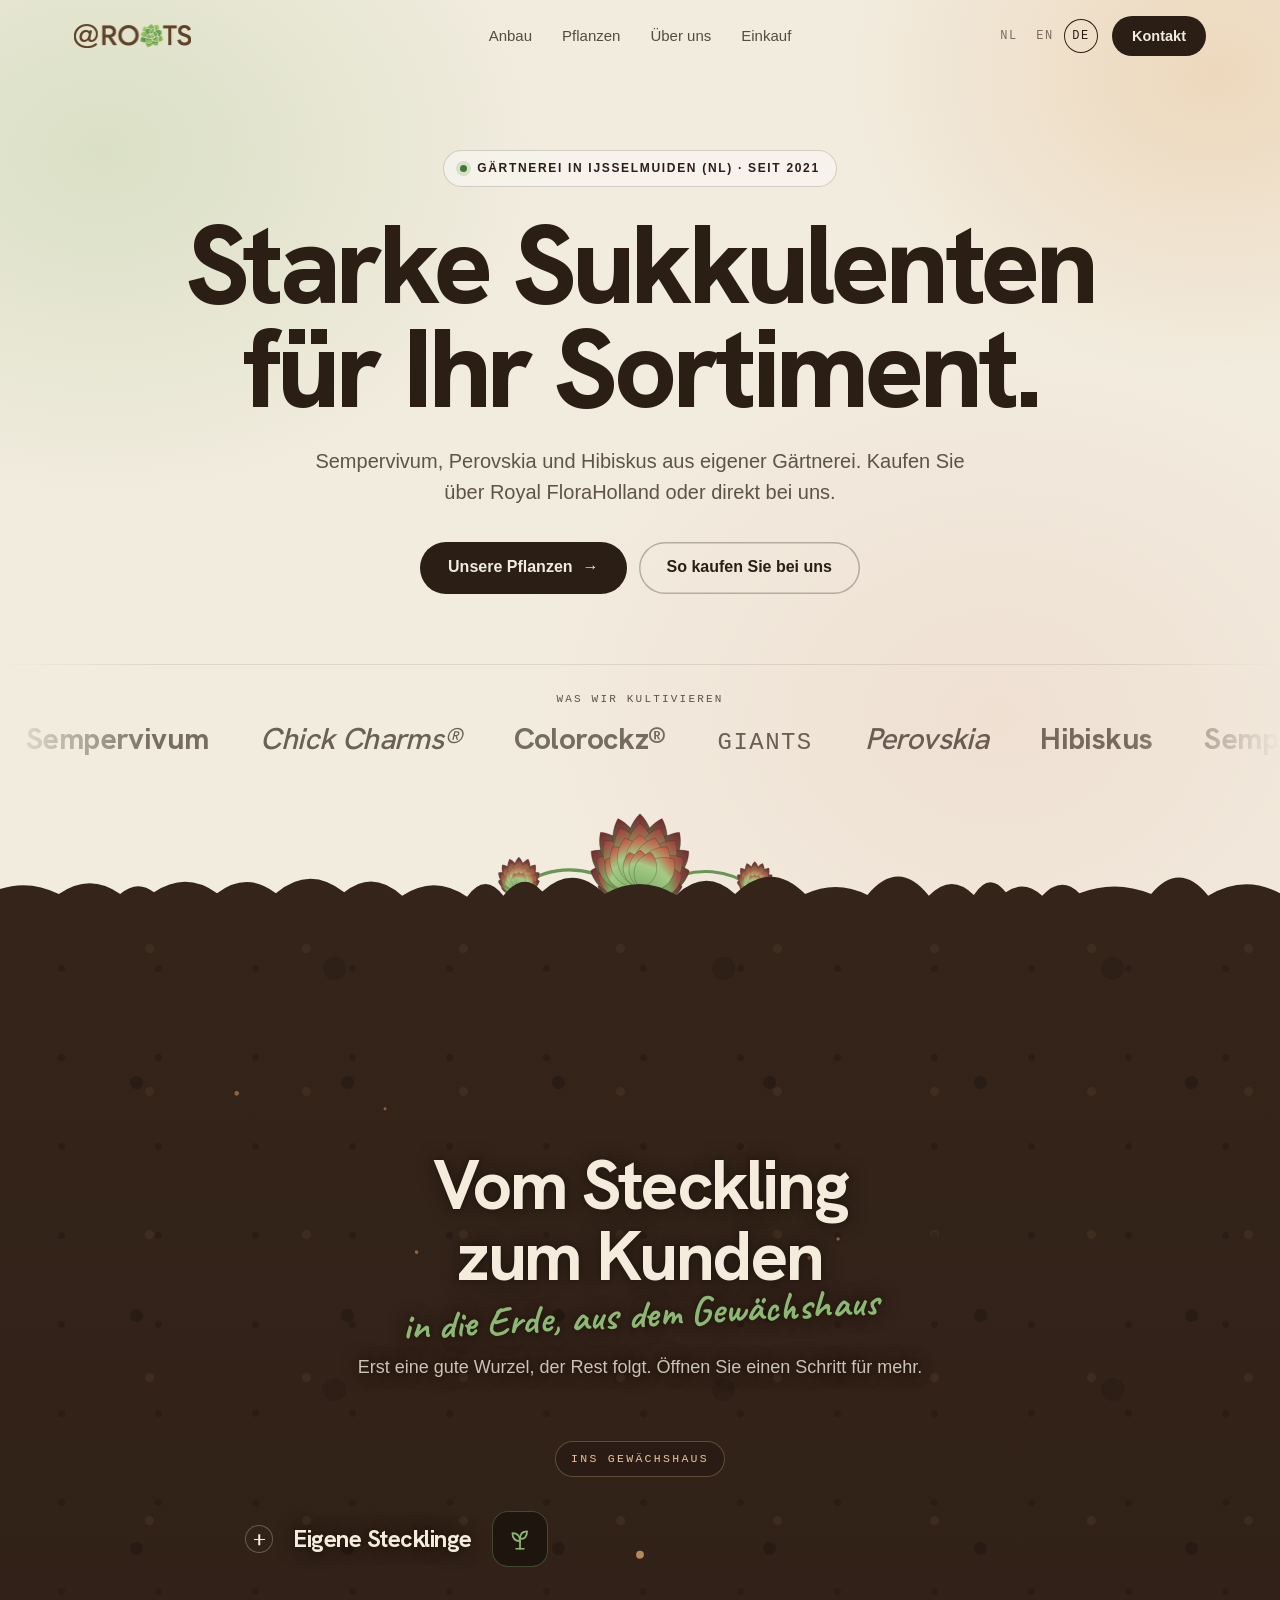
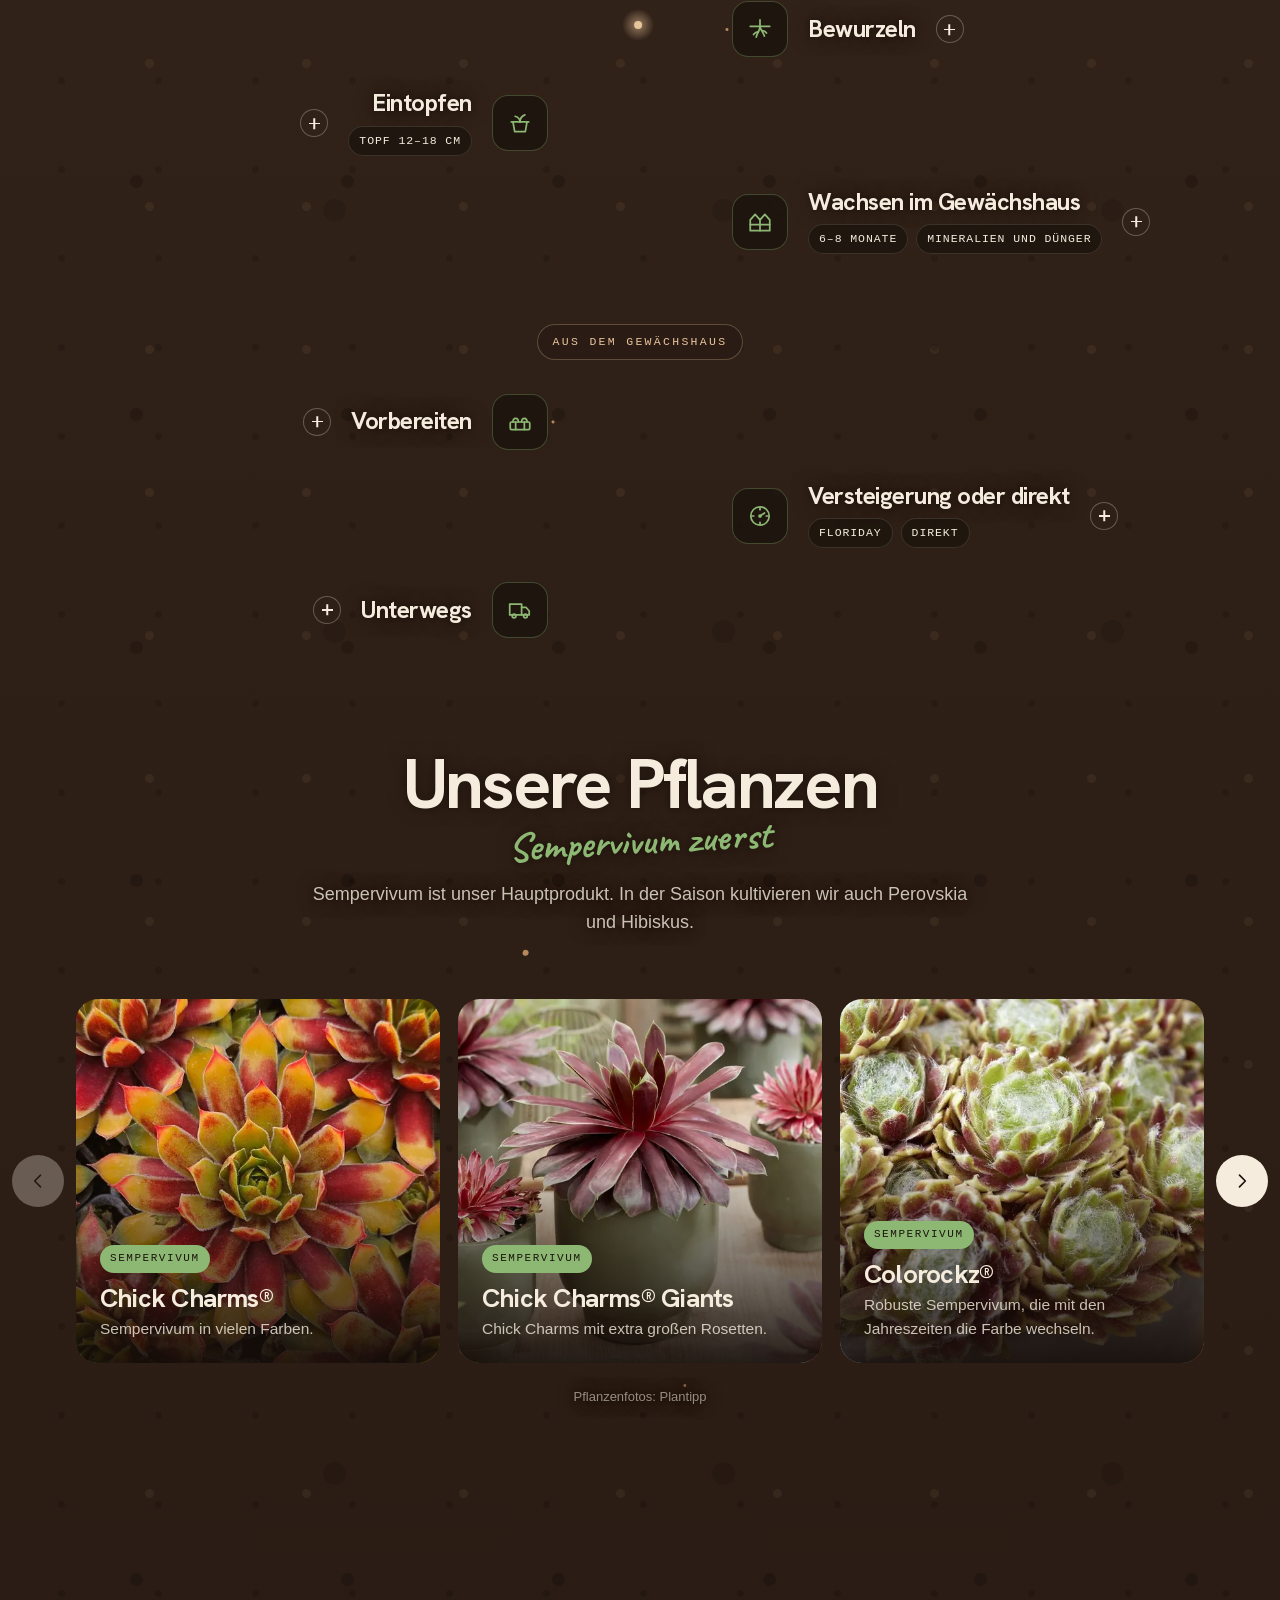
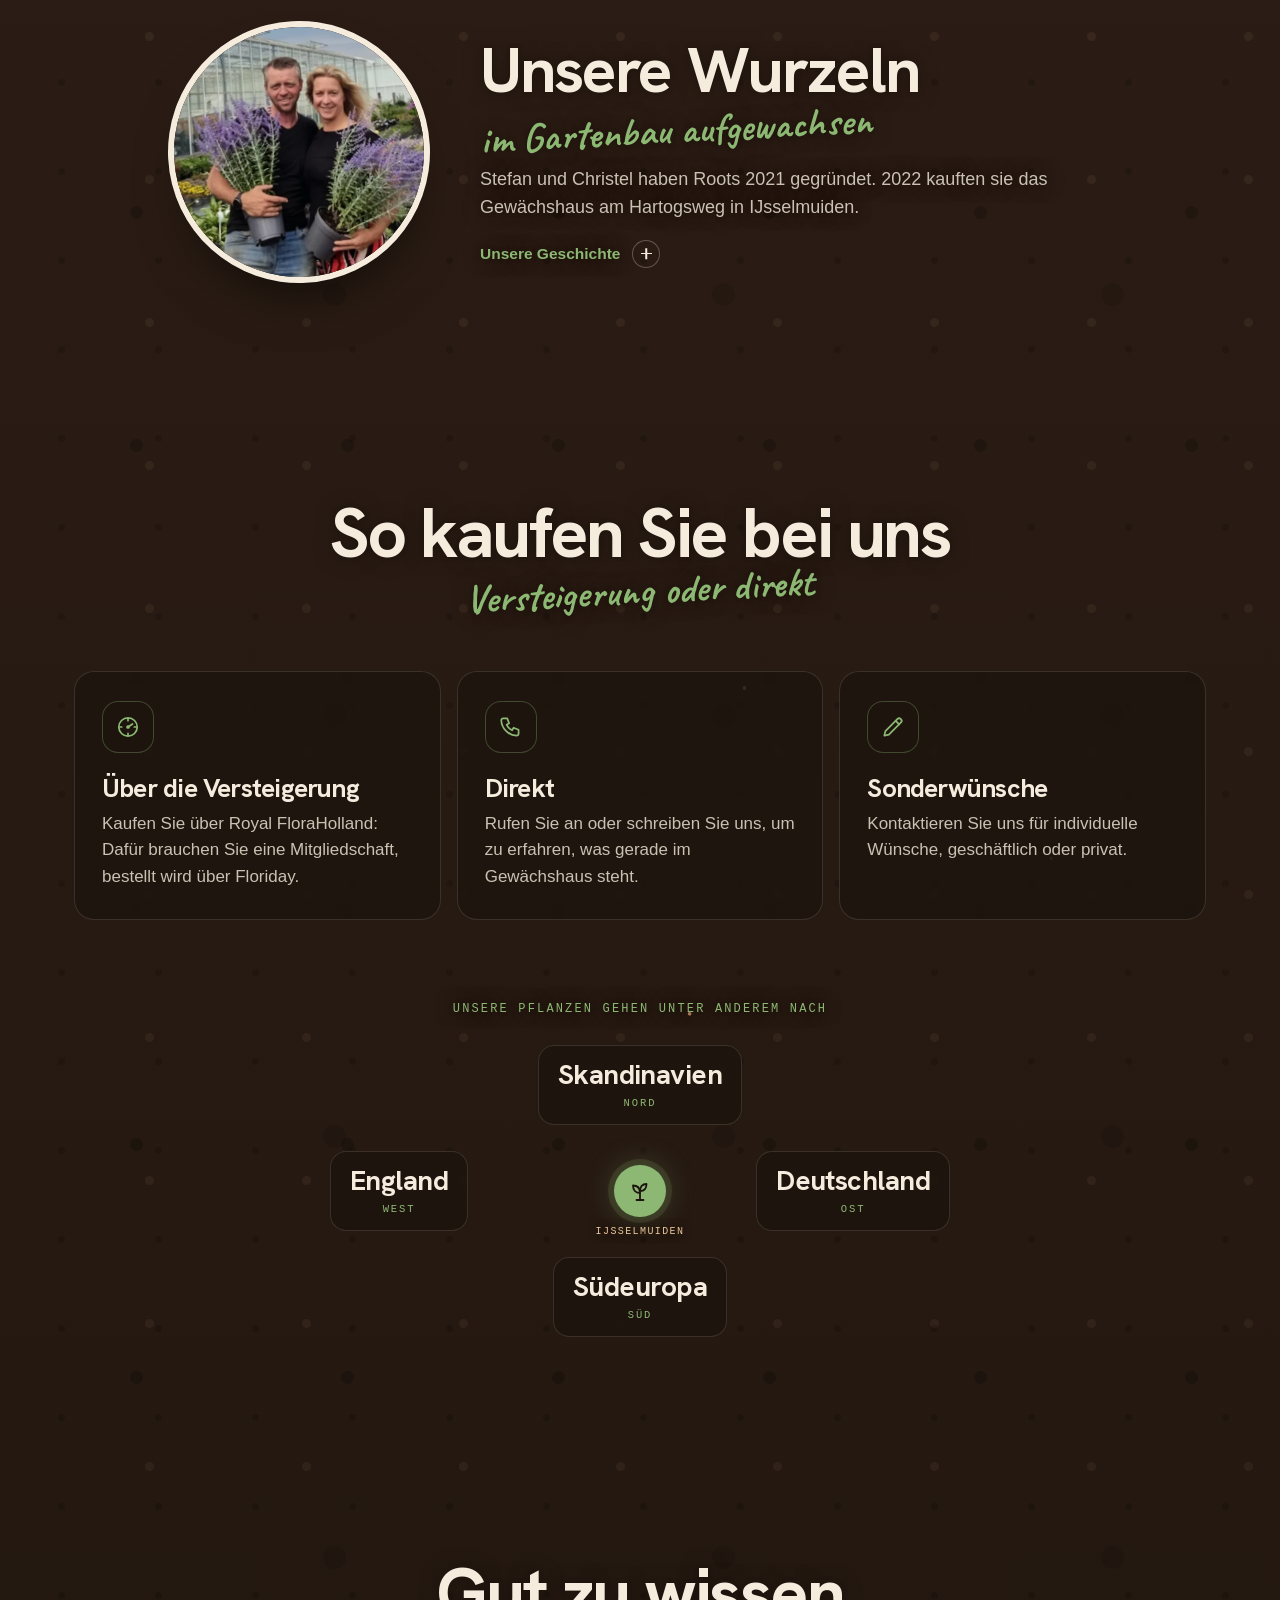
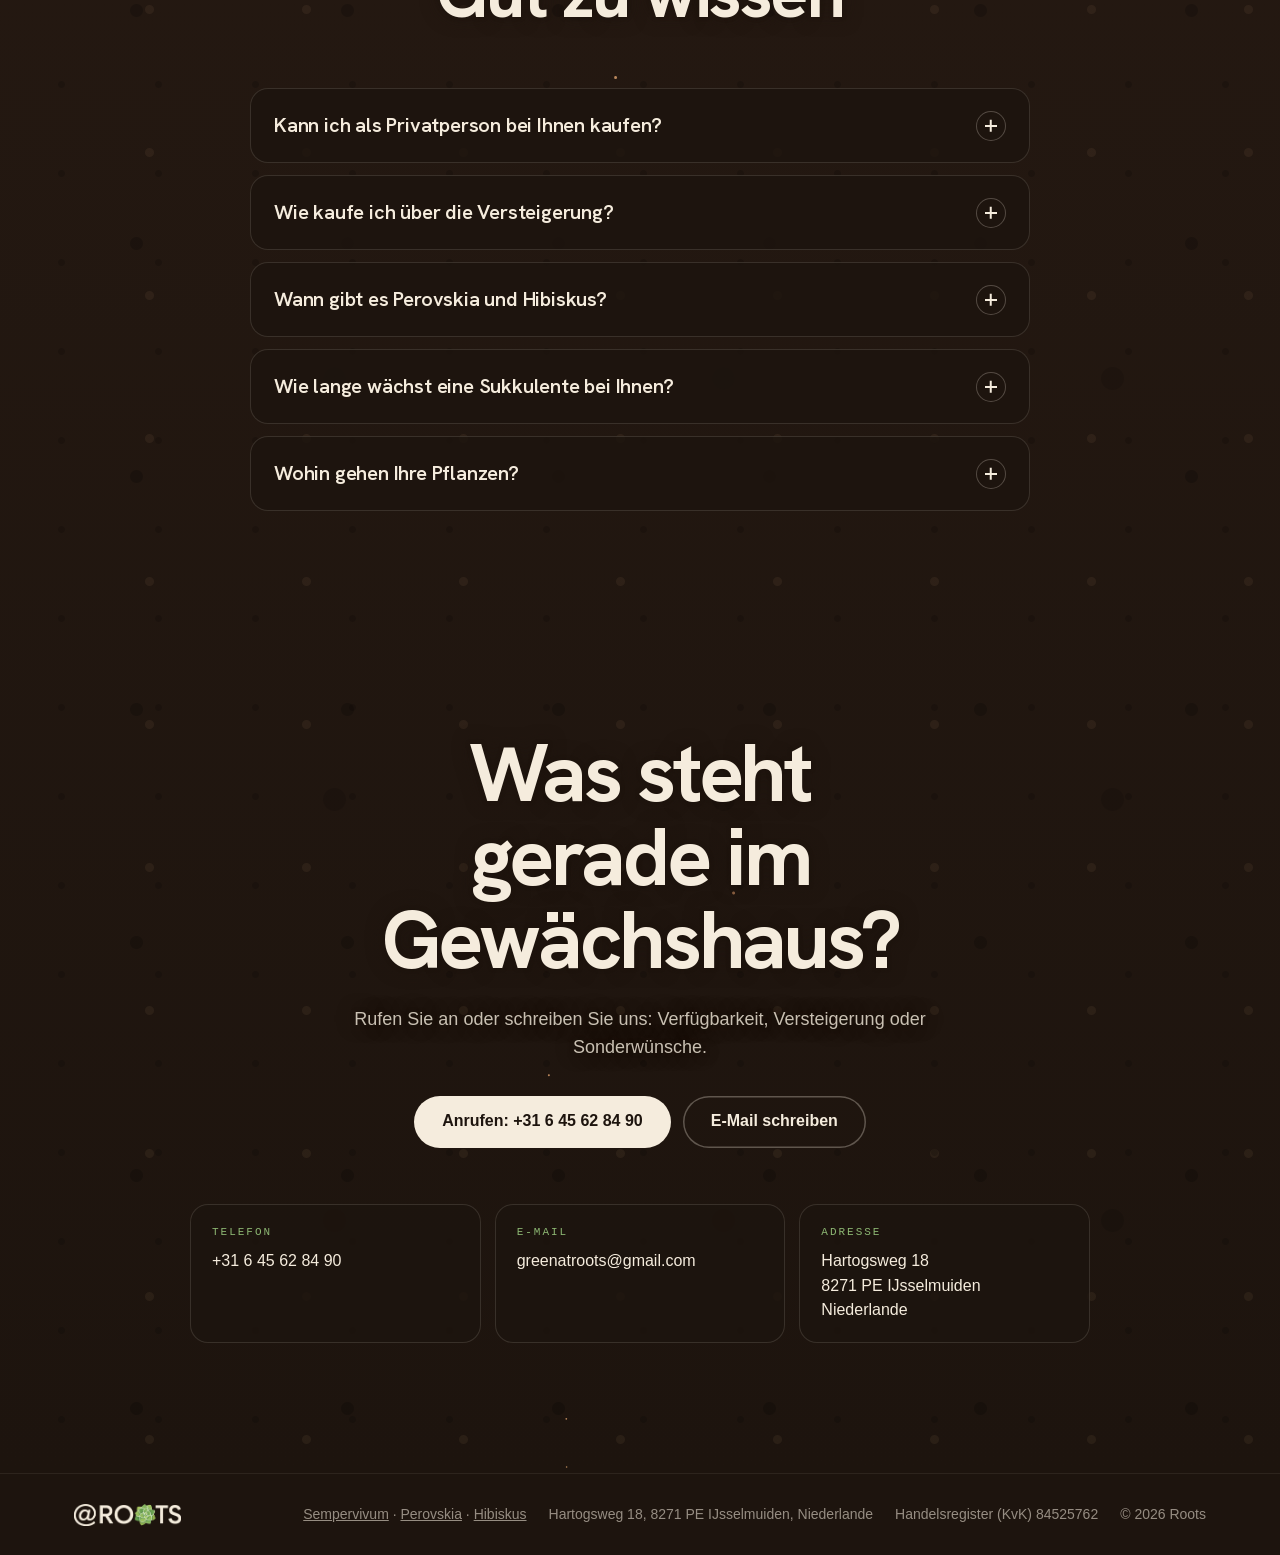
==== docs/de/index.html @ 8e682605 "Succulenten i.p.v. vetplanten; kop en contactkop gericht op inkopers (nl/en/de) Co-Authored-By: Clau" ====
<!doctype html>
<html lang="de">
<head>
<meta charset="utf-8">
<meta name="viewport" content="width=device-width,initial-scale=1,viewport-fit=cover">
<title>Roots | Sempervivum-Gärtnerei in den Niederlanden</title>
<meta name="description" content="Roots kultiviert Sempervivum (Chick Charms®, Giants, Colorockz®), Perovskia und Hibiskus in IJsselmuiden, Niederlande. Sempervivum aus eigenen Stecklingen, Verkauf über Royal FloraHolland oder direkt.">
<meta name="robots" content="noindex">
<meta name="theme-color" content="#F2ECDF">
<link rel="icon" href="../favicon-32.png" sizes="32x32" type="image/png">
<link rel="icon" href="../icon-192.png" sizes="192x192" type="image/png">
<link rel="apple-touch-icon" href="../apple-touch-icon.png">
<link rel="preload" href="../fonts/hanken-grotesk-latin.woff2" as="font" type="font/woff2" crossorigin>
<link rel="stylesheet" href="../css/site.css?v=c5003d7e">
<meta property="og:type" content="website">
<meta property="og:site_name" content="Roots">
<meta property="og:title" content="Roots | Sempervivum-Gärtnerei in den Niederlanden">
<meta property="og:description" content="Roots kultiviert Sempervivum (Chick Charms®, Giants, Colorockz®), Perovskia und Hibiskus in IJsselmuiden, Niederlande. Sempervivum aus eigenen Stecklingen, Verkauf über Royal FloraHolland oder direkt.">
<meta property="og:locale" content="de_DE">
<meta property="og:locale:alternate" content="nl_NL">
<meta property="og:locale:alternate" content="en_GB">
<meta property="og:image" content="../img/og.jpg">
<meta property="og:image:width" content="1200">
<meta property="og:image:height" content="630">
<meta name="twitter:card" content="summary_large_image">
<script type="application/ld+json">{"@context": "https://schema.org", "@graph": [{"@type": "Organization", "name": "Roots", "legalName": "@Roots", "email": "greenatroots@gmail.com", "telephone": "+31645628490", "foundingDate": "2021", "address": {"@type": "PostalAddress", "streetAddress": "Hartogsweg 18", "postalCode": "8271 PE", "addressLocality": "IJsselmuiden", "addressCountry": "NL"}, "identifier": {"@type": "PropertyValue", "propertyID": "KvK", "value": "84525762"}, "knowsAbout": ["Sempervivum", "Perovskia", "Hibiscus"], "sameAs": ["https://plantipp.eu/nl/growers/roots"]}, {"@type": "WebSite", "name": "Roots", "inLanguage": "de"}, {"@type": "FAQPage", "inLanguage": "de", "mainEntity": [{"@type": "Question", "name": "Kann ich als Privatperson bei Ihnen kaufen?", "acceptedAnswer": {"@type": "Answer", "text": "Kaum: Unsere Kunden sind vor allem gewerbliche Einkäufer. Suchen Sie etwas Individuelles, privat oder geschäftlich? Dann nehmen Sie Kontakt mit uns auf."}}, {"@type": "Question", "name": "Wie kaufe ich über die Versteigerung?", "acceptedAnswer": {"@type": "Answer", "text": "Unsere Pflanzen werden über Royal FloraHolland verkauft. Um dort zu kaufen, brauchen Sie eine Mitgliedschaft. Bestellt wird über Floriday."}}, {"@type": "Question", "name": "Wann gibt es Perovskia und Hibiskus?", "acceptedAnswer": {"@type": "Answer", "text": "Perovskia von Mai bis September, Hibiskus im Sommer. Sempervivum ist unser Hauptprodukt."}}, {"@type": "Question", "name": "Wie lange wächst eine Sukkulente bei Ihnen?", "acceptedAnswer": {"@type": "Answer", "text": "Sechs bis acht Monate. Wir beginnen mit eigenen Stecklingen und topfen sie in einen Topf von 12 bis 18 cm um."}}, {"@type": "Question", "name": "Wohin gehen Ihre Pflanzen?", "acceptedAnswer": {"@type": "Answer", "text": "Zu Einkäufern unter anderem in Skandinavien, England, Deutschland und Südeuropa."}}]}]}</script>
</head>
<body>
<a class="skip" href="#main">Zum Inhalt</a>
<header class="top" id="top">
  <div class="wrap top-in">
    <a class="brand" href="#start" aria-label="Roots, zur Startseite"><span class="logo-d"><picture><source type="image/webp" srcset="../logo/logo.webp"><img class="logo" src="../logo/logo.png" alt="" width="117" height="24"></picture></span><span class="logo-l"><picture><source type="image/webp" srcset="../logo/logo-licht.webp"><img class="logo" src="../logo/logo-licht.png" alt="" width="117" height="24"></picture></span></a>
    <nav class="nav" aria-label="Hauptmenü"><a href="#anbau">Anbau</a><a href="#pflanzen">Pflanzen</a><a href="#ueber-uns">Über uns</a><a href="#einkauf">Einkauf</a></nav>
    <div class="top-end">
      <nav class="langs" aria-label="Sprache"><a href="../" hreflang="nl" lang="nl" title="Nederlands">NL</a><a href="../en/" hreflang="en" lang="en" title="English">EN</a><a href="../de/" hreflang="de" lang="de" title="Deutsch" aria-current="page">DE</a></nav>
      <a class="btn" href="#kontakt">Kontakt</a>
    </div>
  </div>
</header>

<main id="main">
  <section class="hero" id="start" aria-labelledby="h1">
    <div class="wrap">
      <p class="badge"><i></i>Gärtnerei in IJsselmuiden (NL) · seit 2021</p>
      <h1 id="h1">Starke Sukkulenten für Ihr Sortiment.</h1>
      <p class="lede">Sempervivum, Perovskia und Hibiskus aus eigener Gärtnerei. Kaufen Sie über Royal FloraHolland oder direkt bei uns.</p>
      <div class="hero-cta">
        <a class="btn btn-dark" href="#pflanzen">Unsere Pflanzen <span class="arr" aria-hidden="true">→</span></a>
        <a class="btn btn-line" href="#einkauf">So kaufen Sie bei uns</a>
      </div>
    </div>
    <div class="ticker">
      <p class="ticker-label">Was wir kultivieren</p>
      <div class="track">
        <ul><li>Sempervivum</li><li>Chick Charms®</li><li>Colorockz®</li><li>Giants</li><li>Perovskia</li><li>Hibiskus</li></ul>
        <ul aria-hidden="true"><li>Sempervivum</li><li>Chick Charms®</li><li>Colorockz®</li><li>Giants</li><li>Perovskia</li><li>Hibiskus</li></ul>
      </div>
    </div>
    <div class="ground" aria-hidden="true"><svg class="plant" id="plant" viewBox="-160 -84 320 94"></svg><svg class="soil-edge" viewBox="0 -10 2400 74" preserveAspectRatio="xMidYMax slice"><path d="M0 64 L0 34 Q27 15 53 35 Q73 5 93 33 Q113 5 133 31 Q162 17 192 32 Q221 -3 251 32 Q275 2 299 37 Q333 8 366 37 Q385 -4 405 33 Q427 16 448 33 Q488 14 528 34 Q564 9 599 34 Q619 17 638 32 Q675 7 711 33 Q745 7 779 33 Q818 0 858 32 Q891 5 925 36 Q962 11 1000 37 Q1021 8 1042 36 Q1065 6 1087 31 Q1123 -2 1159 34 Q1200 10 1242 35 Q1276 3 1310 34 Q1351 -6 1391 34 Q1427 17 1463 35 Q1499 -8 1534 36 Q1560 9 1586 35 Q1604 7 1623 32 Q1644 17 1665 36 Q1687 12 1708 33 Q1750 17 1791 34 Q1824 -5 1857 36 Q1898 11 1940 33 Q1967 -5 1995 37 Q2017 14 2039 32 Q2063 6 2088 35 Q2113 19 2138 34 Q2166 4 2194 37 Q2230 5 2267 35 Q2303 17 2340 36 Q2379 -4 2418 36 L2400 64Z"/></svg></div>
  </section>

  <div class="under" id="under">
    <svg class="rootsvg" id="rootsvg" aria-hidden="true"></svg>

    <section class="proc" id="anbau" aria-labelledby="h-proc">
      <div class="wrap">
        <div class="sec-title">
          <h2 id="h-proc">Vom Steckling zum Kunden</h2>
          <span class="scribble">in die Erde, aus dem Gewächshaus</span>
          <p>Erst eine gute Wurzel, der Rest folgt. Öffnen Sie einen Schritt für mehr.</p>
        </div>
        <div id="steps">
          <div class="group"><span>Ins Gewächshaus</span></div>
          <ol class="steps">
            <li class="step l">
              <details class="st">
                <summary><span class="st-main"><span class="ico"><svg viewBox="0 0 24 24" fill="none" stroke="currentColor" stroke-width="1.6" stroke-linecap="round" stroke-linejoin="round" aria-hidden="true"><path d="M12 21v-7"/><path d="M12 14c-4.5 0-7-2.8-7-7.5 4.6 0 7 2.6 7 7.5z"/><path d="M12 12c0-4.3 2.2-7 6.5-7 0 4.2-2.3 7-6.5 7z"/><path d="M8.5 21h7"/></svg></span><span class="st-body"><h3>Eigene Stecklinge</h3></span><i class="plus" aria-hidden="true"></i></span></summary>
                <div class="st-more"><p>Unsere Sukkulenten beginnen als Stecklinge, die wir selbst schneiden.</p></div>
              </details>
            </li>
            <li class="step r">
              <details class="st">
                <summary><span class="st-main"><span class="ico"><svg viewBox="0 0 24 24" fill="none" stroke="currentColor" stroke-width="1.6" stroke-linecap="round" stroke-linejoin="round" aria-hidden="true"><path d="M3 9.5h18"/><path d="M12 3.5v6"/><path d="M12 9.5c0 4-2.5 5.5-3.5 10"/><path d="M12 9.5c0 3.5 3 4.5 4 9"/><path d="M10.6 14.5c-1.8.2-3.4 1-4.6 2.6"/><path d="M14.2 13.6c1.6.1 2.9.9 3.8 2.2"/></svg></span><span class="st-body"><h3>Bewurzeln</h3></span><i class="plus" aria-hidden="true"></i></span></summary>
                <div class="st-more"><p>Jeder Steckling bekommt zuerst Zeit für ein starkes Wurzelwerk, daher unser Name.</p><figure class="st-photo"><picture><source type="image/webp" srcset="../img/stap-wortelen-560.webp 560w, ../img/stap-wortelen.webp 720w" sizes="260px"><img src="../img/stap-wortelen.jpg" srcset="../img/stap-wortelen-560.jpg 560w, ../img/stap-wortelen.jpg 720w" sizes="260px" alt="Ein bewurzelter Sempervivum-Steckling in der Hand, die Wurzeln sichtbar, über einem Tisch voller Jungpflanzen" width="720" height="900" loading="lazy" decoding="async"></picture></figure></div>
              </details>
            </li>
            <li class="step l">
              <details class="st">
                <summary><span class="st-main"><span class="ico"><svg viewBox="0 0 24 24" fill="none" stroke="currentColor" stroke-width="1.6" stroke-linecap="round" stroke-linejoin="round" aria-hidden="true"><path d="M4 11h16"/><path d="M5.5 11l1.6 9h9.8l1.6-9"/><path d="M12 11c0-3 1.2-5.2 4.5-6.5"/><path d="M12 11c0-2.4-1.3-4.3-4.5-5.2"/></svg></span><span class="st-body"><h3>Eintopfen</h3><span class="chips"><span>Topf 12–18 cm</span></span></span><i class="plus" aria-hidden="true"></i></span></summary>
                <div class="st-more"><p>Danach kommt die Pflanze in ihren endgültigen Topf.</p><figure class="st-photo"><picture><source type="image/webp" srcset="../img/stap-oppotten-560.webp 560w, ../img/stap-oppotten.webp 720w" sizes="260px"><img src="../img/stap-oppotten.jpg" srcset="../img/stap-oppotten-560.jpg 560w, ../img/stap-oppotten.jpg 720w" sizes="260px" alt="Ein Sempervivum im Topf in der Hand, dahinter ein Gewächshaustisch voller Pflanzen" width="720" height="900" loading="lazy" decoding="async"></picture></figure></div>
              </details>
            </li>
            <li class="step r">
              <details class="st">
                <summary><span class="st-main"><span class="ico"><svg viewBox="0 0 24 24" fill="none" stroke="currentColor" stroke-width="1.6" stroke-linecap="round" stroke-linejoin="round" aria-hidden="true"><path d="M3 20V10l4.5-5 4.5 5 4.5-5 4.5 5v10z"/><path d="M12 10v10"/><path d="M3 14.5h18"/></svg></span><span class="st-body"><h3>Wachsen im Gewächshaus</h3><span class="chips"><span>6–8 Monate</span><span>Mineralien und Dünger</span></span></span><i class="plus" aria-hidden="true"></i></span></summary>
                <div class="st-more"><p>In unserem Gewächshaus in IJsselmuiden wächst die Pflanze heran.</p><figure class="st-photo"><picture><source type="image/webp" srcset="../img/stap-groeien-560.webp 560w, ../img/stap-groeien.webp 720w" sizes="260px"><img src="../img/stap-groeien.jpg" srcset="../img/stap-groeien-560.jpg 560w, ../img/stap-groeien.jpg 720w" sizes="260px" alt="Ein rot-gelbes Sempervivum im Topf, dahinter ein Gewächshaus voller gleicher Pflanzen" width="720" height="900" loading="lazy" decoding="async"></picture></figure></div>
              </details>
            </li>
          </ol>
          <div class="group group-uit"><span>Aus dem Gewächshaus</span></div>
          <ol class="steps uit" start="5">
            <li class="step l">
              <details class="st">
                <summary><span class="st-main"><span class="ico"><svg viewBox="0 0 24 24" fill="none" stroke="currentColor" stroke-width="1.6" stroke-linecap="round" stroke-linejoin="round" aria-hidden="true"><rect x="3" y="12" width="18" height="7" rx="1.2"/><path d="M8 12v7M16 12v7"/><path d="M5.5 12c0-2 1-3.4 2.5-3.4S10.5 10 10.5 12"/><path d="M13.5 12c0-2 1-3.4 2.5-3.4s2.5 1.4 2.5 3.4"/></svg></span><span class="st-body"><h3>Vorbereiten</h3></span><i class="plus" aria-hidden="true"></i></span></summary>
                <div class="st-more"><p>Ist die Pflanze ausgewachsen, machen wir sie für die Bestellung fertig.</p><figure class="st-photo"><picture><source type="image/webp" srcset="../img/stap-kar-560.webp 560w, ../img/stap-kar.webp 720w" sizes="260px"><img src="../img/stap-kar.jpg" srcset="../img/stap-kar-560.jpg 560w, ../img/stap-kar.jpg 720w" sizes="260px" alt="Ein Wagen voller etikettierter Sempervivum in Trays, bereit für die Bestellung" width="720" height="900" loading="lazy" decoding="async"></picture></figure></div>
              </details>
            </li>
            <li class="step r">
              <details class="st">
                <summary><span class="st-main"><span class="ico"><svg viewBox="0 0 24 24" fill="none" stroke="currentColor" stroke-width="1.6" stroke-linecap="round" stroke-linejoin="round" aria-hidden="true"><circle cx="12" cy="12" r="8.5"/><path d="M12 12l4.2-2.8"/><path d="M12 4.6v1.6M19.4 12h-1.6M12 19.4v-1.6M4.6 12h1.6"/><circle cx="12" cy="12" r=".9" fill="currentColor"/></svg></span><span class="st-body"><h3>Versteigerung oder direkt</h3><span class="chips"><span>Floriday</span><span>Direkt</span></span></span><i class="plus" aria-hidden="true"></i></span></summary>
                <div class="st-more"><p>Wir verkaufen über die Versteigerung von Royal FloraHolland oder direkt an den Käufer.</p><figure class="st-photo"><picture><source type="image/webp" srcset="../img/stap-verkoopklaar-560.webp 560w, ../img/stap-verkoopklaar.webp 720w" sizes="260px"><img src="../img/stap-verkoopklaar.jpg" srcset="../img/stap-verkoopklaar-560.jpg 560w, ../img/stap-verkoopklaar.jpg 720w" sizes="260px" alt="Verkaufsfertige Sempervivum im Topf auf dem Gewächshaustisch" width="720" height="900" loading="lazy" decoding="async"></picture></figure></div>
              </details>
            </li>
            <li class="step l">
              <details class="st">
                <summary><span class="st-main"><span class="ico"><svg viewBox="0 0 24 24" fill="none" stroke="currentColor" stroke-width="1.6" stroke-linecap="round" stroke-linejoin="round" aria-hidden="true"><path d="M2.5 6.5h11v10h-11z"/><path d="M13.5 9.5h4l3 3.4v3.6h-7"/><circle cx="6.5" cy="17.6" r="1.7"/><circle cx="17" cy="17.6" r="1.7"/></svg></span><span class="st-body"><h3>Unterwegs</h3></span><i class="plus" aria-hidden="true"></i></span></summary>
                <div class="st-more"><p>Über die Versteigerung gehen die Pflanzen in den Vertrieb, unter anderem nach Skandinavien, England, Deutschland und Südeuropa.</p></div>
              </details>
            </li>
          </ol>
        </div>
      </div>
    </section>

    <section class="plants sec" id="pflanzen" aria-labelledby="h-plants">
      <div class="wrap sec-title">
        <h2 id="h-plants">Unsere Pflanzen</h2>
        <span class="scribble">Sempervivum zuerst</span>
        <p>Sempervivum ist unser Hauptprodukt. In der Saison kultivieren wir auch Perovskia und Hibiskus.</p>
      </div>
      <div class="carousel">
        <button class="car-btn prev" type="button" id="prev" aria-label="Vorherige Pflanzen"><svg viewBox="0 0 24 24" fill="none" stroke="currentColor" stroke-width="2" stroke-linecap="round" stroke-linejoin="round" aria-hidden="true"><path d="M15 5l-7 7 7 7"/></svg></button>
        <div class="cases" id="cases" tabindex="0" role="region" aria-label="Pflanzen">
          <a class="case" href="../de/sempervivum/#chick-charms"><figure style="margin:0;height:100%"><picture><source type="image/webp" srcset="../img/chick-charms-560.webp 560w, ../img/chick-charms.webp 900w" sizes="(max-width:640px) 84vw, (max-width:900px) 50vw, 380px"><img src="../img/chick-charms.jpg" srcset="../img/chick-charms-560.jpg 560w, ../img/chick-charms.jpg 900w" sizes="(max-width:640px) 84vw, (max-width:900px) 50vw, 380px" alt="Sempervivum Chick Charms Gold Rush: Rosetten in Gold und Rot" width="900" height="900" loading="lazy" decoding="async"></picture><figcaption><span class="tag">Sempervivum</span><h3>Chick Charms®</h3><p>Sempervivum in vielen Farben.</p></figcaption></figure></a>
          <a class="case" href="../de/sempervivum/#giants"><figure style="margin:0;height:100%"><picture><source type="image/webp" srcset="../img/giants-560.webp 560w, ../img/giants.webp 1000w" sizes="(max-width:640px) 84vw, (max-width:900px) 50vw, 380px"><img src="../img/giants.jpg" srcset="../img/giants-560.jpg 560w, ../img/giants.jpg 1000w" sizes="(max-width:640px) 84vw, (max-width:900px) 50vw, 380px" alt="Sempervivum Chick Charms Giants Emerald Explosion: große Rosette in einem grünen Topf" width="1000" height="1000" loading="lazy" decoding="async"></picture><figcaption><span class="tag">Sempervivum</span><h3>Chick Charms® Giants</h3><p>Chick Charms mit extra großen Rosetten.</p></figcaption></figure></a>
          <a class="case" href="../de/sempervivum/#colorockz"><figure style="margin:0;height:100%"><picture><source type="image/webp" srcset="../img/colorockz-560.webp 560w, ../img/colorockz.webp 900w" sizes="(max-width:640px) 84vw, (max-width:900px) 50vw, 380px"><img src="../img/colorockz.jpg" srcset="../img/colorockz-560.jpg 560w, ../img/colorockz.jpg 900w" sizes="(max-width:640px) 84vw, (max-width:900px) 50vw, 380px" alt="Sempervivum Colorockz Lemon Flare: volle Rosetten in Grün mit roten Spitzen" width="900" height="900" loading="lazy" decoding="async"></picture><figcaption><span class="tag">Sempervivum</span><h3>Colorockz®</h3><p>Robuste Sempervivum, die mit den Jahreszeiten die Farbe wechseln.</p></figcaption></figure></a>
          <a class="case" href="../de/perovskia/"><figure style="margin:0;height:100%"><img src="../img/perovskia.jpg" srcset="../img/perovskia-560.jpg 560w, ../img/perovskia.jpg 900w" sizes="(max-width:640px) 84vw, (max-width:900px) 50vw, 380px" alt="Perovskia Prime Time: Blauraute mit lavendelvioletten Blüten" width="900" height="900" loading="lazy" decoding="async"><figcaption><span class="tag season">Mai – September</span><h3>Perovskia</h3><p>Blauraute mit lavendelvioletten Blüten.</p></figcaption></figure></a>
          <a class="case" href="../de/hibiscus/"><figure style="margin:0;height:100%"><picture><source type="image/webp" srcset="../img/hibiscus-560.webp 560w, ../img/hibiscus.webp 933w" sizes="(max-width:640px) 84vw, (max-width:900px) 50vw, 380px"><img src="../img/hibiscus.jpg" srcset="../img/hibiscus-560.jpg 560w, ../img/hibiscus.jpg 933w" sizes="(max-width:640px) 84vw, (max-width:900px) 50vw, 380px" alt="Hibiskus mit großer weißer Blüte" width="933" height="933" loading="lazy" decoding="async"></picture><figcaption><span class="tag season">Sommer</span><h3>Hibiskus</h3><p>Sommerblüher mit großen Blüten.</p></figcaption></figure></a>
        </div>
        <button class="car-btn next" type="button" id="next" aria-label="Nächste Pflanzen"><svg viewBox="0 0 24 24" fill="none" stroke="currentColor" stroke-width="2" stroke-linecap="round" stroke-linejoin="round" aria-hidden="true"><path d="M9 5l7 7-7 7"/></svg></button>
      </div>
      <p class="credit">Pflanzenfotos: Plantipp</p>
    </section>

    <section class="about sec" id="ueber-uns" aria-labelledby="h-about">
      <div class="wrap about-grid">
        <figure class="about-photo"><picture><source type="image/webp" srcset="../img/stefan-christol-rond-560.webp 560w, ../img/stefan-christol-rond.webp 640w" sizes="(max-width:760px) 160px, 250px"><img src="../img/stefan-christol-rond.jpg" srcset="../img/stefan-christol-rond-560.jpg 560w, ../img/stefan-christol-rond.jpg 640w" sizes="(max-width:760px) 160px, 250px" alt="Stefan und Christel am Gewächshaus, mit Perovskia im Topf" width="640" height="640" loading="lazy" decoding="async"></picture></figure>
        <div class="about-txt">
          <h2 id="h-about">Unsere Wurzeln</h2>
          <span class="scribble">im Gartenbau aufgewachsen</span>
          <p>Stefan und Christel haben Roots 2021 gegründet. 2022 kauften sie das Gewächshaus am Hartogsweg in IJsselmuiden.</p>
          <details class="more">
            <summary>Unsere Geschichte<i class="plus" aria-hidden="true"></i></summary>
            <p>Stefan ist im Gartenbau aufgewachsen: auf einer Rosengärtnerei mit 600.000 m² und im Gartenbau in Afrika. Gemeinsam haben sie klein angefangen, doch schon bald war das Gewächshaus voll. Dieses Wachstum ging nie auf Kosten der Qualität: Vom ersten Steckling bis zur Pflanze auf dem Wagen achten sie auf jedes Detail.</p>
            <div class="people"><div class="person"><h3>Stefan</h3><p class="role">Inhaber</p><p>Tägliche Leitung, Wachstum, Strategie, Verkauf, Einkauf und Personal.</p></div><div class="person"><h3>Christel</h3><p class="role">Strategie &amp; Buchhaltung</p><p>Hat Roots 2021 gemeinsam mit Stefan gegründet.</p></div></div>
            <p class="small">In den arbeitsreichen Monaten helfen uns Schüler und Saisonkräfte.</p>
          </details>
        </div>
      </div>
    </section>

    <section class="buy sec" id="einkauf" aria-labelledby="h-buy">
      <div class="wrap sec-title">
        <h2 id="h-buy">So kaufen Sie bei uns</h2>
        <span class="scribble">Versteigerung oder direkt</span>
      </div>
      <div class="wrap buy-grid">
        <div class="buy-card">
          <div class="ico"><svg viewBox="0 0 24 24" fill="none" stroke="currentColor" stroke-width="1.6" stroke-linecap="round" stroke-linejoin="round" aria-hidden="true"><circle cx="12" cy="12" r="8.5"/><path d="M12 12l4.2-2.8"/><path d="M12 4.6v1.6M19.4 12h-1.6M12 19.4v-1.6M4.6 12h1.6"/><circle cx="12" cy="12" r=".9" fill="currentColor"/></svg></div>
          <h3>Über die Versteigerung</h3>
          <p>Kaufen Sie über Royal FloraHolland: Dafür brauchen Sie eine Mitgliedschaft, bestellt wird über Floriday.</p>
        </div>
        <div class="buy-card">
          <div class="ico"><svg viewBox="0 0 24 24" fill="none" stroke="currentColor" stroke-width="1.6" stroke-linecap="round" stroke-linejoin="round" aria-hidden="true"><path d="M5 4h3.5l1.8 4.6-2.3 1.4a11 11 0 005 5l1.4-2.3L19 14.5V18a2 2 0 01-2 2A15 15 0 013 6a2 2 0 012-2z"/></svg></div>
          <h3>Direkt</h3>
          <p>Rufen Sie an oder schreiben Sie uns, um zu erfahren, was gerade im Gewächshaus steht.</p>
        </div>
        <div class="buy-card">
          <div class="ico"><svg viewBox="0 0 24 24" fill="none" stroke="currentColor" stroke-width="1.6" stroke-linecap="round" stroke-linejoin="round" aria-hidden="true"><path d="M4 20l1-4.2L16.2 4.6a2 2 0 012.8 0l.4.4a2 2 0 010 2.8L8.2 19z"/><path d="M14.5 6.3l3.2 3.2"/></svg></div>
          <h3>Sonderwünsche</h3>
          <p>Kontaktieren Sie uns für individuelle Wünsche, geschäftlich oder privat.</p>
        </div>
      </div>
      <div class="wrap dest">
        <p class="mono">Unsere Pflanzen gehen unter anderem nach</p>
        <ul class="compass">
          <li class="place n"><b>Skandinavien</b><span>Nord</span></li>
          <li class="place w"><b>England</b><span>West</span></li>
          <li class="hub" aria-hidden="true"><i><svg viewBox="0 0 24 24" fill="none" stroke="currentColor" stroke-width="1.8" stroke-linecap="round" stroke-linejoin="round" aria-hidden="true"><path d="M12 21v-7"/><path d="M12 14c-4.5 0-7-2.8-7-7.5 4.6 0 7 2.6 7 7.5z"/><path d="M12 12c0-4.3 2.2-7 6.5-7 0 4.2-2.3 7-6.5 7z"/><path d="M8.5 21h7"/></svg></i><small>IJsselmuiden</small></li>
          <li class="place e"><b>Deutschland</b><span>Ost</span></li>
          <li class="place s"><b>Südeuropa</b><span>Süd</span></li>
        </ul>
      </div>
    </section>

    <section class="faq-sec sec" id="fragen" aria-labelledby="h-faq">
      <div class="wrap sec-title">
        <h2 id="h-faq">Gut zu wissen</h2>
      </div>
      <div class="wrap">
        <div class="faq">
          <details><summary>Kann ich als Privatperson bei Ihnen kaufen?<i aria-hidden="true"></i></summary><p>Kaum: Unsere Kunden sind vor allem gewerbliche Einkäufer. Suchen Sie etwas Individuelles, privat oder geschäftlich? Dann nehmen Sie Kontakt mit uns auf.</p></details>
          <details><summary>Wie kaufe ich über die Versteigerung?<i aria-hidden="true"></i></summary><p>Unsere Pflanzen werden über Royal FloraHolland verkauft. Um dort zu kaufen, brauchen Sie eine Mitgliedschaft. Bestellt wird über Floriday.</p></details>
          <details><summary>Wann gibt es Perovskia und Hibiskus?<i aria-hidden="true"></i></summary><p>Perovskia von Mai bis September, Hibiskus im Sommer. Sempervivum ist unser Hauptprodukt.</p></details>
          <details><summary>Wie lange wächst eine Sukkulente bei Ihnen?<i aria-hidden="true"></i></summary><p>Sechs bis acht Monate. Wir beginnen mit eigenen Stecklingen und topfen sie in einen Topf von 12 bis 18 cm um.</p></details>
          <details><summary>Wohin gehen Ihre Pflanzen?<i aria-hidden="true"></i></summary><p>Zu Einkäufern unter anderem in Skandinavien, England, Deutschland und Südeuropa.</p></details>
        </div>
      </div>
    </section>

    <section class="contact sec" id="kontakt" aria-labelledby="h-contact">
      <div class="wrap">
        <h2 id="h-contact">Was steht gerade im Gewächshaus?</h2>
        <p class="lede">Rufen Sie an oder schreiben Sie uns: Verfügbarkeit, Versteigerung oder Sonderwünsche.</p>
        <div class="hero-cta">
          <a class="btn btn-light" href="tel:+31645628490">Anrufen: +31 6 45 62 84 90</a>
          <a class="btn btn-ghost" href="mailto:greenatroots@gmail.com">E-Mail schreiben</a>
        </div>
        <dl class="nap">
          <div><dt>Telefon</dt><dd>+31 6 45 62 84 90</dd></div>
          <div><dt>E-Mail</dt><dd>greenatroots@gmail.com</dd></div>
          <div><dt>Adresse</dt><dd>Hartogsweg 18<br>8271 PE IJsselmuiden<br>Niederlande</dd></div>
        </dl>
      </div>
    </section>
  </div>
</main>

<footer class="foot">
  <div class="wrap">
    <span class="brand"><picture><source type="image/webp" srcset="../logo/logo-licht.webp"><img class="logo" src="../logo/logo-licht.png" alt="@Roots" width="117" height="24"></picture></span>
    <ul>
      <li><a href="../de/sempervivum/">Sempervivum</a> · <a href="../de/perovskia/">Perovskia</a> · <a href="../de/hibiscus/">Hibiskus</a></li>
      <li>Hartogsweg 18, 8271 PE IJsselmuiden, Niederlande</li>
      <li>Handelsregister (KvK) 84525762</li>
      <li>© 2026 Roots</li>
    </ul>
  </div>
</footer>
<script src="../js/roots.js?v=c5003d7e" defer></script>
</body>
</html>
---- docs/css/site.css ----
/* Roots: stijl voor alle pagina's.
   Opbouw naar inthebrandlab.com. Boven de grond licht, vanaf de grondlijn bruine aarde;
   één penwortel groeit tijdens het scrollen door de hele pagina (js/roots.js).
   Lettertypes staan op de eigen server (geen Google Fonts) i.v.m. privacy. Safari 16.3-veilig: geen CSS-nesting. */
@font-face{font-family:"Hanken Grotesk";font-style:normal;font-weight:500 800;font-display:swap;src:url("../fonts/hanken-grotesk-latin.woff2") format("woff2")}
@font-face{font-family:"Caveat";font-style:normal;font-weight:700;font-display:swap;src:url("../fonts/caveat-700-latin.woff2") format("woff2")}
:root{
  --sky:#F2ECDF; --sky-2:#E7DDC9; --sky-ink:#2B1E15; --sky-text:rgba(43,30,21,.74); --sky-muted:rgba(43,30,21,.5);
  --soil:#34241A; --soil-2:#2A1C14; --soil-3:#1D140E;
  --root:#8E6243; --root-hi:#B9875C; --root-tip:#E8C49A;
  --leaf:#8DB873; --leaf-deep:#3F7A33; --tip:#C9503F;
  --ink:#F5ECDD; --text:rgba(245,236,221,.8); --muted:rgba(245,236,221,.56);
  --line:rgba(245,236,221,.13); --card:rgba(29,20,14,.82);
  --amber:#E9B44C;
  --display:"Hanken Grotesk","Helvetica Neue",Helvetica,Arial,sans-serif;
  --body:"Helvetica Neue",Helvetica,Arial,system-ui,-apple-system,sans-serif;
  --mono:ui-monospace,SFMono-Regular,Menlo,Consolas,monospace;
  --script:"Caveat","Bradley Hand",cursive;
}
*,*::before,*::after{box-sizing:border-box}
html{scroll-behavior:smooth;scroll-padding-top:84px;-webkit-text-size-adjust:100%;background:var(--soil-3)}
@media (prefers-reduced-motion: reduce){html{scroll-behavior:auto}}
body{margin:0;background:var(--soil-3);color:var(--text);font-family:var(--body);font-size:17px;line-height:1.55;-webkit-font-smoothing:antialiased;overflow-x:hidden}
img{max-width:100%;display:block}
a{color:inherit}
h1,h2,h3{margin:0;font-family:var(--display);font-weight:700;letter-spacing:-.03em;line-height:1.02;text-wrap:balance;color:var(--ink)}
p{margin:0}
:focus-visible{outline:2px solid var(--leaf);outline-offset:3px;border-radius:8px}
.hero :focus-visible,.top:not(.dark) :focus-visible{outline-color:var(--leaf-deep)}
.wrap{max-width:1180px;margin:0 auto;padding-inline:24px}
@media (max-width:600px){.wrap{padding-inline:16px}}
.mono{font-family:var(--mono);font-size:12px;letter-spacing:.18em;text-transform:uppercase;color:var(--leaf)}
.num{font-variant-numeric:tabular-nums}

/* knoppen */
.btn{display:inline-flex;align-items:center;justify-content:center;gap:10px;min-height:52px;padding:0 28px;border-radius:999px;font:inherit;font-size:16px;font-weight:600;text-decoration:none;border:0;cursor:pointer;transition:background-color .2s ease, box-shadow .2s ease, color .2s ease}
.btn-dark{background:var(--sky-ink);color:var(--sky)}
.btn-dark:hover{background:#45311F}
.btn-line{background:transparent;color:var(--sky-ink);box-shadow:inset 0 0 0 1.5px rgba(43,30,21,.3)}
.btn-line:hover{box-shadow:inset 0 0 0 1.5px rgba(43,30,21,.7)}
.btn-light{background:var(--ink);color:var(--soil-3)}
.btn-light:hover{background:#FFF8EC}
.btn-ghost{background:transparent;color:var(--ink);box-shadow:inset 0 0 0 1.5px rgba(245,236,221,.3)}
.btn-ghost:hover{box-shadow:inset 0 0 0 1.5px rgba(245,236,221,.7)}
.btn .arr{transition:transform .2s ease}
.btn:hover .arr{transform:translateX(3px)}
@media (prefers-reduced-motion: reduce){.btn:hover .arr{transform:none}}

/* header */
.top{position:fixed;inset:0 0 auto 0;z-index:30;padding-top:env(safe-area-inset-top,0px);color:var(--sky-ink);transition:background-color .3s ease, box-shadow .3s ease, color .3s ease}
.top.scrolled{background:rgba(242,236,223,.8);-webkit-backdrop-filter:blur(14px) saturate(1.2);backdrop-filter:blur(14px) saturate(1.2);box-shadow:0 1px 0 rgba(43,30,21,.08)}
.top.dark{background:rgba(29,20,14,.82);color:var(--ink);box-shadow:0 1px 0 rgba(245,236,221,.08)}
.top-in{display:grid;grid-template-columns:1fr auto 1fr;align-items:center;height:72px}
.brand{font-family:var(--display);font-weight:800;font-size:21px;letter-spacing:.2em;text-decoration:none;color:inherit}
.nav{display:flex;gap:30px}
.nav a{text-decoration:none;font-size:15px;font-weight:500;opacity:.78;transition:opacity .2s ease}
.nav a:hover{opacity:1}
.top-end{justify-self:end}
.top .btn{min-height:40px;padding:0 20px;font-size:14.5px}
.top .btn{background:var(--sky-ink);color:var(--sky)}
.top.dark .btn{background:var(--ink);color:var(--soil-3)}
@media (max-width:900px){.top-in{grid-template-columns:1fr auto}.nav{display:none}}

/* hero: boven de grond */
.hero{position:relative;overflow:hidden;background:var(--sky);color:var(--sky-text);padding-top:150px;text-align:center;isolation:isolate}
.hero::before{content:"";position:absolute;inset:-20%;z-index:-1;
  background:
    radial-gradient(36% 40% at 20% 26%, rgba(141,184,115,.24), transparent 70%),
    radial-gradient(30% 34% at 82% 20%, rgba(232,196,154,.5), transparent 70%),
    radial-gradient(40% 44% at 70% 70%, rgba(201,80,63,.08), transparent 70%)}
@media (prefers-reduced-motion: no-preference){
  .hero::before{animation:drift 24s ease-in-out infinite alternate}
  @keyframes drift{0%{transform:translate3d(0,0,0) scale(1)}50%{transform:translate3d(4%,-3%,0) scale(1.06)}100%{transform:translate3d(-3%,3%,0) scale(1.02)}}
}
.badge{display:inline-flex;align-items:center;gap:10px;padding:8px 16px;border-radius:999px;border:1px solid rgba(43,30,21,.18);background:rgba(255,255,255,.4);font-size:12px;font-weight:600;letter-spacing:.14em;text-transform:uppercase;color:var(--sky-ink)}
.badge i{width:7px;height:7px;border-radius:50%;background:var(--leaf-deep);box-shadow:0 0 0 4px rgba(63,122,51,.15)}
.hero h1{color:var(--sky-ink);font-size:clamp(46px,8.6vw,112px);font-weight:800;letter-spacing:-.04em;line-height:.95;margin:26px auto 24px;max-width:16ch}
.hero .lede{font-size:clamp(17px,1.6vw,20px);max-width:34em;margin:0 auto}
.hero-cta{display:flex;flex-wrap:wrap;justify-content:center;gap:12px;margin-top:34px}
@media (max-width:420px){.badge{font-size:10.5px;letter-spacing:.08em;padding:8px 13px}}

/* ticker */
.ticker{margin-top:70px;border-top:1px solid rgba(43,30,21,.1);padding:26px 0 8px;overflow:hidden;-webkit-mask-image:linear-gradient(90deg,transparent,#000 12%,#000 88%,transparent);mask-image:linear-gradient(90deg,transparent,#000 12%,#000 88%,transparent)}
.ticker-label{font-family:var(--mono);font-size:11px;letter-spacing:.2em;text-transform:uppercase;color:var(--sky-text);margin-bottom:16px}
.track{display:flex;width:max-content}
.track{align-items:baseline}
.track ul{display:flex;align-items:baseline;gap:52px;list-style:none;margin:0;padding:0 26px}
.track li{line-height:1}
.track li{font-family:var(--display);font-size:clamp(22px,2.4vw,30px);font-weight:700;letter-spacing:-.02em;color:rgba(43,30,21,.62);white-space:nowrap}
.track li:nth-child(3n+2){font-weight:400;font-style:italic;color:rgba(43,30,21,.68)}
.track li:nth-child(4n){font-family:var(--mono);font-size:clamp(18px,2vw,24px);font-weight:400;letter-spacing:.06em;text-transform:uppercase;color:rgba(43,30,21,.68)}
@media (prefers-reduced-motion: no-preference){
  .track{animation:marquee 40s linear infinite}
  .ticker:hover .track,.ticker:focus-within .track{animation-play-state:paused}
  @keyframes marquee{to{transform:translateX(-50%)}}
}
@media (prefers-reduced-motion: reduce){.track ul[aria-hidden]{display:none}.track{width:auto;justify-content:center}.track ul{flex-wrap:wrap;justify-content:center;row-gap:10px}}

/* grondlijn met plant */
.ground{position:relative;height:150px;margin-top:6px}
.plant{position:absolute;left:50%;bottom:20px;width:340px;max-width:92vw;height:auto;transform:translateX(-50%);overflow:visible}
.soil-edge{position:absolute;left:0;right:0;bottom:-1px;width:100%;height:64px}
.soil-edge path{fill:var(--soil)}
@media (max-width:600px){.plant{width:260px}.ground{height:124px}}

/* onder de grond: de hele rest van de site */
.under{position:relative;
  background-color:var(--soil);
  background-image:
    radial-gradient(circle, rgba(0,0,0,.2) 0 6px, transparent 7px),
    radial-gradient(circle, rgba(0,0,0,.16) 0 3px, transparent 4px),
    radial-gradient(circle, rgba(214,170,120,.07) 0 4px, transparent 5px),
    radial-gradient(circle, rgba(0,0,0,.12) 0 11px, transparent 12px),
    linear-gradient(var(--soil), var(--soil-2) 45%, var(--soil-3));
  background-size:211px 233px, 97px 89px, 157px 143px, 389px 421px, 100% 100%;
  background-position:31px 47px, 13px 5px, 71px 101px, 140px 260px, 0 0}
.rootsvg{position:absolute;left:0;top:-40px;z-index:0;overflow:visible;pointer-events:none}
.rootsvg .r{fill:none;stroke-linecap:round;stroke-linejoin:round}
.rootsvg .r0{stroke:var(--root-hi)}
.rootsvg .r1{stroke:var(--root)}
.rootsvg .r2{stroke:var(--root);opacity:.85}
.rootsvg .r3{stroke:var(--root);opacity:.6}
.rootsvg .rt{stroke:var(--root-hi)}
.rootsvg .tip-dot{fill:var(--root-tip)}
.tipg{transition:opacity .3s ease}
.under > section{position:relative;z-index:1}
.under h2,.under h3,.under .sec-title p,.under .scribble,.step p,.about-txt > p,.more > p,.more summary,.more .small,.contact .lede,.contact .mono,.under .mono,.credit{text-shadow:0 0 18px rgba(29,20,14,.75),0 0 4px rgba(29,20,14,.6)}
.sec{padding-block:110px}
.sec-title{text-align:center;margin:0 auto 60px;max-width:44rem}
.sec-title h2{font-size:clamp(40px,5.6vw,70px);letter-spacing:-.035em}
.scribble{display:block;font-family:var(--script);font-weight:700;color:var(--leaf);font-size:clamp(28px,3.2vw,40px);line-height:1;transform:rotate(-3deg);margin-top:2px}
.sec-title > p:last-child{margin-top:20px;font-size:18px}
@media (max-width:700px){.sec{padding-block:80px}.sec-title{margin-bottom:44px}}

/* werkwijze: stappen langs de penwortel */
.proc{padding-top:230px}
@media (max-width:760px){.proc{padding-top:180px}}
.group{display:flex;justify-content:center;margin:0 0 34px}
.group span{font-family:var(--mono);font-size:11.5px;letter-spacing:.2em;text-transform:uppercase;color:var(--root-tip);padding:9px 16px;border-radius:999px;background:var(--soil-2);box-shadow:inset 0 0 0 1px rgba(232,196,154,.28)}
.steps + .group{margin-top:70px}
.steps{list-style:none;margin:0;padding:0;display:flex;flex-direction:column;gap:34px}
.step{display:grid;grid-template-columns:minmax(0,1fr) 184px minmax(0,1fr);align-items:start}
.step.l .st{grid-column:1;grid-row:1}
.step.r .st{grid-column:3;grid-row:1}
.st summary{list-style:none;display:block;cursor:pointer;border-radius:16px}
.st summary::-webkit-details-marker{display:none}
.st-main{display:flex;gap:20px;align-items:center;min-width:0}
.step.l .st-main{flex-direction:row-reverse;text-align:right}
.ico{flex:none;width:56px;height:56px;border-radius:16px;display:grid;place-items:center;color:var(--leaf);background:rgba(29,20,14,.88);box-shadow:inset 0 0 0 1px rgba(141,184,115,.32);transition:background-color .5s ease, color .5s ease, box-shadow .5s ease}
.ico svg{width:26px;height:26px}
.step.on .ico{background:var(--leaf);color:var(--soil-3);box-shadow:0 0 0 6px rgba(141,184,115,.13),0 0 30px rgba(141,184,115,.35)}
.st-body{display:block;min-width:0}
.step h3{font-size:24px;letter-spacing:-.02em}
.plus{flex:none;width:28px;height:28px;border-radius:50%;box-shadow:inset 0 0 0 1px rgba(245,236,221,.28);position:relative;transition:box-shadow .2s ease}
.plus::before,.plus::after{content:"";position:absolute;left:50%;top:50%;width:11px;height:1.5px;margin:-.75px 0 0 -5.5px;background:var(--ink);transition:transform .25s ease}
.plus::after{transform:rotate(90deg)}
.st[open] .plus::after{transform:rotate(0)}
.st summary:hover .plus{box-shadow:inset 0 0 0 1px rgba(245,236,221,.7)}
.st-more{padding:14px 0 0 76px}
.step.l .st-more{padding:14px 76px 0 0;text-align:right}
.st-more p{max-width:30em}
.step.l .st-more p{margin-left:auto}
.st-photo{margin:14px 0 0;width:min(100%,260px);aspect-ratio:4/3;max-width:100%;border-radius:16px;overflow:hidden;background:var(--soil-2);box-shadow:0 20px 40px -20px rgba(0,0,0,.75)}
.step.l .st-photo{margin-left:auto}
.st-photo img{width:100%;height:100%;object-fit:cover}
.chips{display:flex;flex-wrap:wrap;gap:8px;list-style:none;margin:10px 0 0;padding:0}
.step.l .chips{justify-content:flex-end}
.chips > span{font-family:var(--mono);font-size:11.5px;letter-spacing:.08em;text-transform:uppercase;color:var(--ink);padding:6px 11px;border-radius:999px;background:rgba(29,20,14,.85);box-shadow:inset 0 0 0 1px var(--line)}
@media (max-width:760px){
  /* telefoon: de kas in = wortel links, de kas uit = wortel rechts */
  .group{justify-content:flex-start}
  .steps + .group-uit{justify-content:center;margin:96px 0 70px}
  .step,.step.l,.step.r{display:block;padding-left:44px}
  .st-main,.step.l .st-main{flex-direction:row;text-align:left}
  .step.l .st-more,.st-more{padding:12px 0 0 68px;text-align:left}
  .step.l .st-more p{margin-left:0}
  .step.l .st-photo{margin-left:0}
  .step.l .chips{justify-content:flex-start}
  .ico{width:48px;height:48px;border-radius:14px}
  .ico svg{width:23px;height:23px}
  .step h3{font-size:21px}
  .uit .step{padding-left:0;padding-right:44px}
  .uit .st-main{gap:16px}
  .uit .st-body{order:1;flex:1}
  .uit .plus{order:2}
  .uit .ico{order:3}
  .uit .step .st-more{padding:12px 80px 0 0}
}


/* planten: kaarten zoals de Brand Lab-cases */
.plants{overflow:hidden}
.carousel{position:relative;max-width:1440px;margin:0 auto;padding-inline:76px}
.cases{display:flex;gap:18px;overflow-x:auto;scroll-snap-type:x mandatory;scrollbar-width:none;padding:2px 0;border-radius:22px}
.cases::-webkit-scrollbar{display:none}
.case{position:relative;flex:0 0 calc((100% - 36px) / 3);aspect-ratio:1/1;max-width:100%;scroll-snap-align:start;border-radius:22px;overflow:hidden;background:var(--soil-2);margin:0}
.case img{width:100%;height:100%;object-fit:cover;transition:transform .6s ease}
.case:hover img{transform:scale(1.04)}
.case::after{content:"";position:absolute;inset:40% 0 0 0;background:linear-gradient(to bottom, transparent, rgba(20,13,9,.92))}
.case figcaption{position:absolute;left:0;right:0;bottom:0;z-index:1;padding:22px 24px}
.case .tag{display:inline-block;font-family:var(--mono);font-size:11px;letter-spacing:.14em;text-transform:uppercase;color:var(--soil-3);background:var(--leaf);padding:5px 10px;border-radius:999px}
.case .tag.season{background:var(--root-tip)}
.case h3{font-size:26px;margin-top:12px;text-shadow:none}
.case p{margin-top:6px;font-size:15.5px;color:var(--text)}
.car-btn{position:absolute;top:50%;width:52px;height:52px;margin-top:-26px;border-radius:50%;border:0;background:var(--ink);color:var(--soil-3);display:grid;place-items:center;cursor:pointer;transition:opacity .2s ease}
.car-btn:disabled{opacity:.3;cursor:default}
.car-btn svg{width:20px;height:20px}
.car-btn.prev{left:12px}.car-btn.next{right:12px}
.credit{text-align:center;margin-top:22px;font-size:13px;color:var(--muted)}
@media (max-width:900px){.case{flex-basis:calc((100% - 18px) / 2)}}
@media (max-width:640px){
  .carousel{padding-inline:16px}
  .case{flex-basis:84%}
  .car-btn{display:none}
}

/* over ons */
.about-grid{display:grid;grid-template-columns:auto minmax(0,1fr);gap:56px;align-items:center;max-width:980px}
.about-photo{margin:0;width:250px;max-width:100%;aspect-ratio:1/1;border-radius:50%;overflow:hidden;background:var(--soil-2);box-shadow:0 0 0 6px var(--ink),0 30px 60px -24px rgba(0,0,0,.8);transform:rotate(-3deg)}
.about-photo img{width:100%;height:100%;object-fit:cover}
.about-txt h2{font-size:clamp(40px,5vw,64px)}
.about-txt > p{margin-top:22px;font-size:18px;max-width:34em}
.more{margin-top:18px}
.more summary{list-style:none;display:inline-flex;align-items:center;gap:12px;cursor:pointer;color:var(--leaf);font-weight:600;font-size:15.5px;border-radius:999px}
.more summary::-webkit-details-marker{display:none}
.more[open] .plus::after{transform:rotate(0)}
.more summary:hover .plus{box-shadow:inset 0 0 0 1px rgba(245,236,221,.7)}
.more > p{margin-top:16px;max-width:34em}
.people{display:grid;grid-template-columns:1fr 1fr;gap:14px;margin-top:20px}
.person{padding:20px 22px;border-radius:18px;background:var(--card);box-shadow:inset 0 0 0 1px var(--line)}
.person h3{font-size:22px;text-shadow:none}
.person .role{font-family:var(--mono);font-size:11.5px;letter-spacing:.16em;text-transform:uppercase;color:var(--leaf);margin-top:6px}
.person p:last-child{margin-top:8px;font-size:15.5px}
.more .small{margin-top:16px;font-size:15px;color:var(--muted)}
@media (max-width:760px){.about-grid{grid-template-columns:1fr;gap:34px}.about-photo{width:160px;box-shadow:0 0 0 5px var(--ink),0 20px 40px -20px rgba(0,0,0,.8)}}
@media (max-width:480px){.people{grid-template-columns:1fr}}

/* inkopen */
.buy-grid{display:grid;grid-template-columns:repeat(3,minmax(0,1fr));gap:16px}
.buy-card{padding:30px 28px;border-radius:20px;background:var(--card);box-shadow:inset 0 0 0 1px var(--line)}
.buy-card .ico{width:52px;height:52px}
.buy-card h3{font-size:26px;margin-top:22px;text-shadow:none}
.buy-card p{margin-top:10px}
.dest{margin-top:80px;text-align:center}
/* kompas vanuit de kwekerij: de penwortel loopt door het midden, zijwortels naar west en oost */
.compass{list-style:none;margin:26px auto 0;padding:0;max-width:620px;display:grid;grid-template-columns:minmax(0,1fr) auto minmax(0,1fr);gap:26px 18px;align-items:center}
.compass li{position:relative}
.compass .n,.compass .s{grid-column:1 / -1;justify-self:center}
.compass .w{grid-row:2;grid-column:1;justify-self:start}
.compass .hub{grid-row:2;grid-column:2}
.compass .e{grid-row:2;grid-column:3;justify-self:end}
.compass .s{grid-row:3}
.place{padding:14px 20px;border-radius:16px;background:rgba(29,20,14,.9);box-shadow:inset 0 0 0 1px var(--line);transition:box-shadow .5s ease}
.place b{display:block;font-family:var(--display);font-size:clamp(19px,2.4vw,28px);font-weight:700;letter-spacing:-.02em;color:var(--ink);line-height:1.1;white-space:nowrap}
.place span{display:block;margin-top:5px;font-family:var(--mono);font-size:10.5px;letter-spacing:.18em;text-transform:uppercase;color:var(--leaf)}
.place.on{box-shadow:inset 0 0 0 1px rgba(141,184,115,.55),0 0 28px rgba(141,184,115,.16)}
.hub i{display:grid;place-items:center;width:52px;height:52px;border-radius:50%;background:var(--leaf);color:var(--soil-3);box-shadow:0 0 0 6px rgba(141,184,115,.14),0 0 30px rgba(141,184,115,.3)}
.hub svg{width:24px;height:24px}
.hub small{position:absolute;left:50%;top:100%;margin-top:7px;transform:translateX(-50%);font-family:var(--mono);font-size:10px;letter-spacing:.14em;text-transform:uppercase;color:var(--root-tip);white-space:nowrap;text-shadow:0 0 10px rgba(29,20,14,.9)}
@media (max-width:420px){.compass{gap:26px 10px}.place{padding:12px 14px}}
@media (max-width:900px){.buy-grid{grid-template-columns:1fr}}

/* vragen */
.faq{max-width:780px;margin:0 auto;display:flex;flex-direction:column;gap:12px}
.faq details{border-radius:18px;background:var(--card);box-shadow:inset 0 0 0 1px var(--line)}
.faq summary{list-style:none;cursor:pointer;display:flex;justify-content:space-between;align-items:center;gap:20px;padding:22px 24px;font-family:var(--display);font-size:20px;font-weight:600;color:var(--ink);letter-spacing:-.01em}
.faq summary::-webkit-details-marker{display:none}
.faq summary i{flex:none;width:30px;height:30px;border-radius:50%;box-shadow:inset 0 0 0 1px rgba(245,236,221,.25);position:relative}
.faq summary i::before,.faq summary i::after{content:"";position:absolute;left:50%;top:50%;width:12px;height:1.5px;margin:-.75px 0 0 -6px;background:var(--ink);transition:transform .25s ease}
.faq summary i::after{transform:rotate(90deg)}
.faq details[open] summary i::after{transform:rotate(0)}
.faq details p{padding:0 24px 22px;max-width:40em}

/* contact */
.contact{text-align:center;padding-bottom:130px}
.contact h2{font-size:clamp(42px,6.4vw,84px);letter-spacing:-.04em;max-width:12ch;margin:0 auto}
.contact .lede{margin:24px auto 0;font-size:18px;max-width:32em}
.contact .hero-cta .btn-ghost{color:var(--ink)}
.nap{display:grid;grid-template-columns:repeat(3,minmax(0,1fr));gap:14px;max-width:900px;margin:56px auto 0;text-align:left}
.nap div{padding:20px 22px;border-radius:18px;background:var(--card);box-shadow:inset 0 0 0 1px var(--line);min-width:0}
.nap dt{font-family:var(--mono);font-size:11px;letter-spacing:.18em;text-transform:uppercase;color:var(--leaf)}
.nap dd{margin:8px 0 0;color:var(--ink);font-size:16px;overflow-wrap:anywhere;user-select:all;-webkit-user-select:all}
@media (max-width:760px){.nap{grid-template-columns:1fr}}

/* footer */
.foot{background:var(--soil-3);border-top:1px solid rgba(245,236,221,.07);padding-block:30px;font-size:14px;color:var(--muted)}
.foot .wrap{display:flex;flex-wrap:wrap;gap:10px 26px;align-items:center;justify-content:space-between}
.foot .brand{color:var(--ink);font-size:17px}
.foot ul{list-style:none;margin:0;padding:0;display:flex;flex-wrap:wrap;gap:6px 22px}

/* ===== echte site: aanvullingen ===== */
/* foto's staan in <picture> (webp + jpg): laat dat blok de hele kaart vullen */
.case picture,.st-photo picture,.about-photo picture,.gallery picture{display:block;width:100%;height:100%}
.skip{position:absolute;left:12px;top:-60px;z-index:50;padding:10px 16px;border-radius:999px;background:var(--sky-ink);color:var(--sky);text-decoration:none;font-weight:600}
.skip:focus{top:12px}

/* taalkeuze in de header */
.top-end{display:flex;align-items:center;gap:14px}
.langs{display:flex;gap:2px;font-family:var(--mono);font-size:12px;letter-spacing:.12em}
.langs a{display:grid;place-items:center;min-width:34px;height:34px;padding:0 6px;border-radius:999px;text-decoration:none;opacity:.6;transition:opacity .2s ease, background-color .2s ease}
.langs a:hover{opacity:1}
.langs a[aria-current="page"]{opacity:1;box-shadow:inset 0 0 0 1px currentColor}
@media (max-width:420px){.top-end{gap:8px}.langs a{min-width:30px;padding:0 4px}.top .btn{padding:0 14px}}

/* plantkaarten op de homepage zijn links naar de plantpagina */
a.case{display:block;text-decoration:none;color:inherit}
a.case:focus-visible{outline-offset:4px}

/* plantpagina's */
.page-hero{padding-top:140px}
.page-hero h1{font-size:clamp(46px,8vw,104px)}
.facts{display:flex;flex-wrap:wrap;justify-content:center;gap:8px;list-style:none;margin:26px 0 0;padding:0}
.facts li{font-family:var(--mono);font-size:12px;letter-spacing:.1em;text-transform:uppercase;color:var(--sky-ink);padding:8px 13px;border-radius:999px;background:rgba(255,255,255,.45);box-shadow:inset 0 0 0 1px rgba(43,30,21,.16)}
.first{padding-top:220px}
@media (max-width:760px){.first{padding-top:170px}}
.cards{display:grid;grid-template-columns:repeat(3,minmax(0,1fr));gap:18px}
.cards .case{flex:none;width:auto}
.cards.two{grid-template-columns:repeat(2,minmax(0,1fr));max-width:820px;margin-inline:auto}
.cards.one{grid-template-columns:minmax(0,1fr);max-width:460px;margin-inline:auto}
@media (max-width:900px){.cards{grid-template-columns:repeat(2,minmax(0,1fr))}}
@media (max-width:600px){.cards,.cards.two{grid-template-columns:minmax(0,1fr)}}
.gallery{display:grid;grid-template-columns:repeat(4,minmax(0,1fr));gap:14px}
.gallery figure{margin:0;aspect-ratio:4/5;max-width:100%;border-radius:18px;overflow:hidden;background:var(--soil-2);box-shadow:0 20px 40px -20px rgba(0,0,0,.75)}
.gallery img{width:100%;height:100%;object-fit:cover}
@media (max-width:900px){.gallery{grid-template-columns:repeat(2,minmax(0,1fr))}}
.back{display:inline-flex;align-items:center;gap:8px;margin-top:40px;color:var(--leaf);font-weight:600;text-decoration:none}
.back:hover{text-decoration:underline}
.center{text-align:center}

/* logo (@Roots met rozet): even groot als het oude woordmerk */
.brand{display:inline-flex;align-items:center;letter-spacing:0}
.brand picture{display:block}
.brand .logo{display:block;height:24px;width:auto}
.brand .logo-l{display:none}
.top.dark .brand .logo-d{display:none}
.top.dark .brand .logo-l{display:block}
.foot .brand .logo{height:22px}
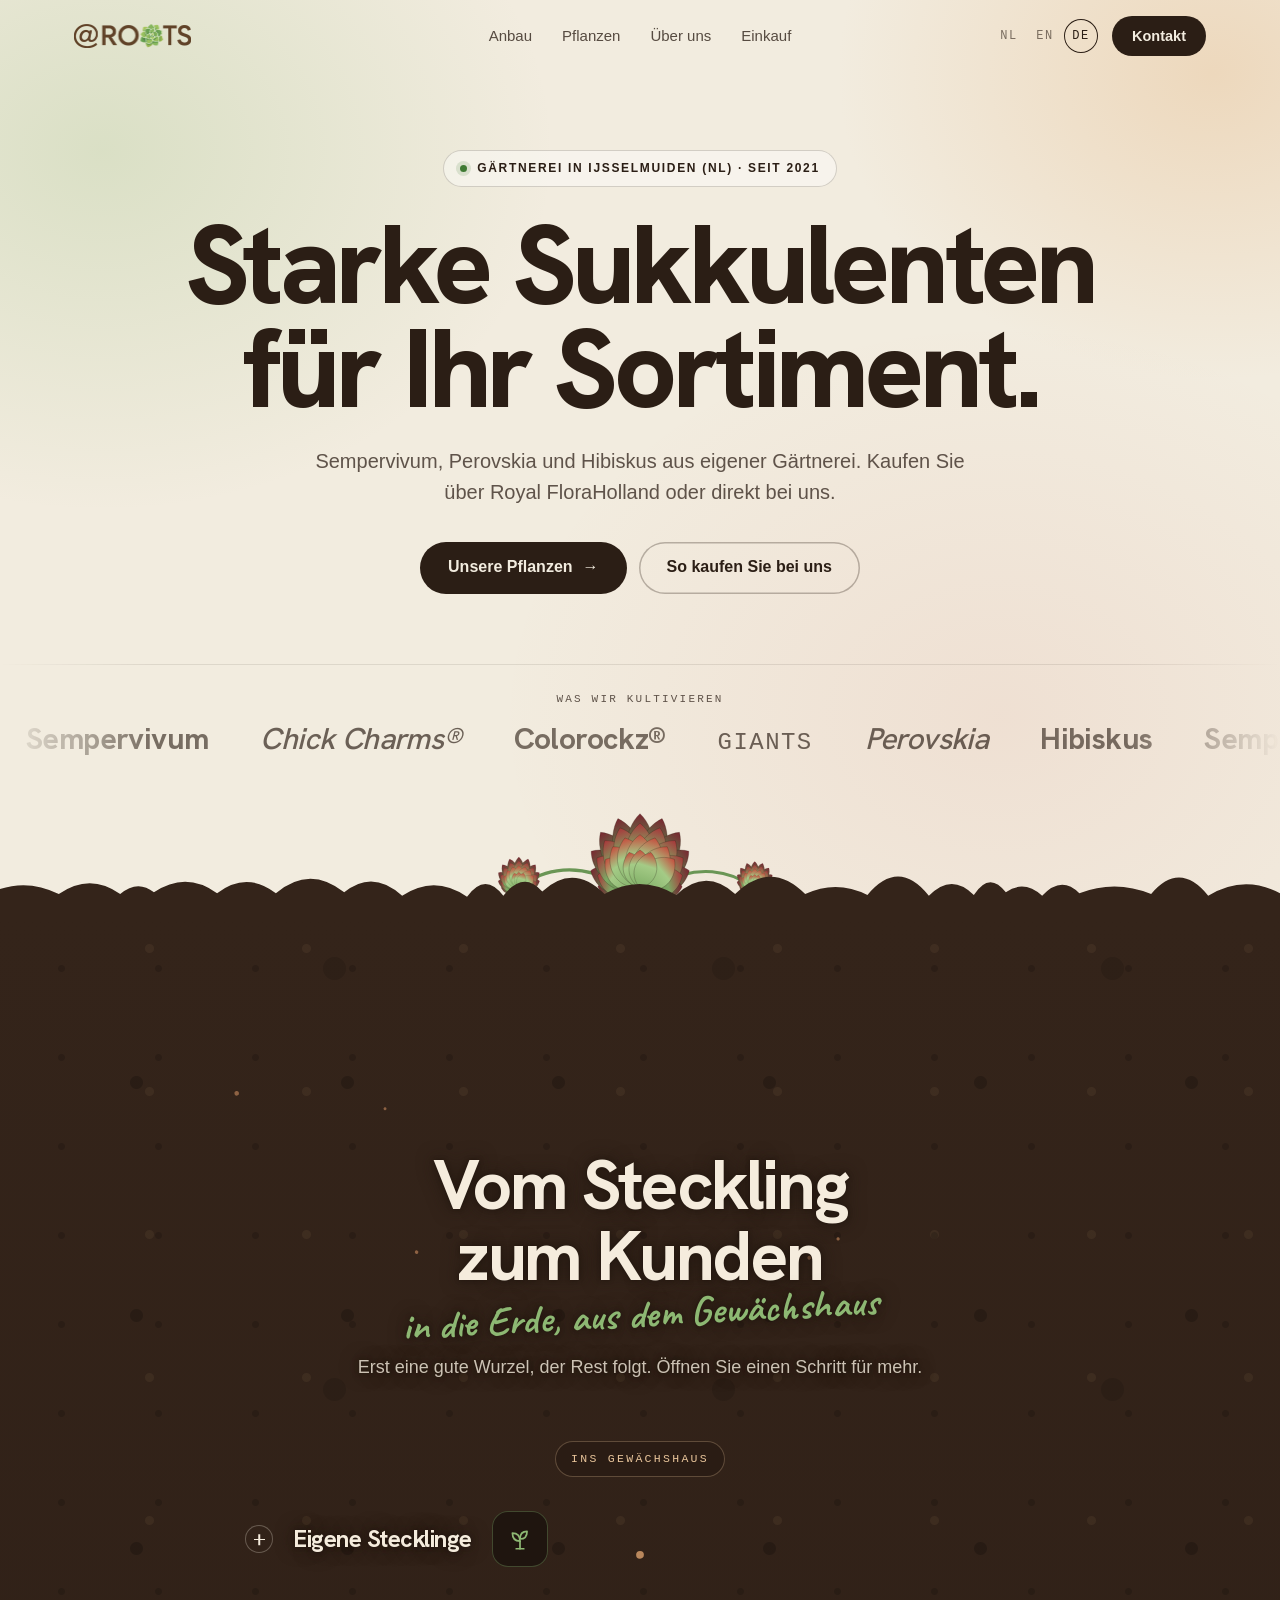
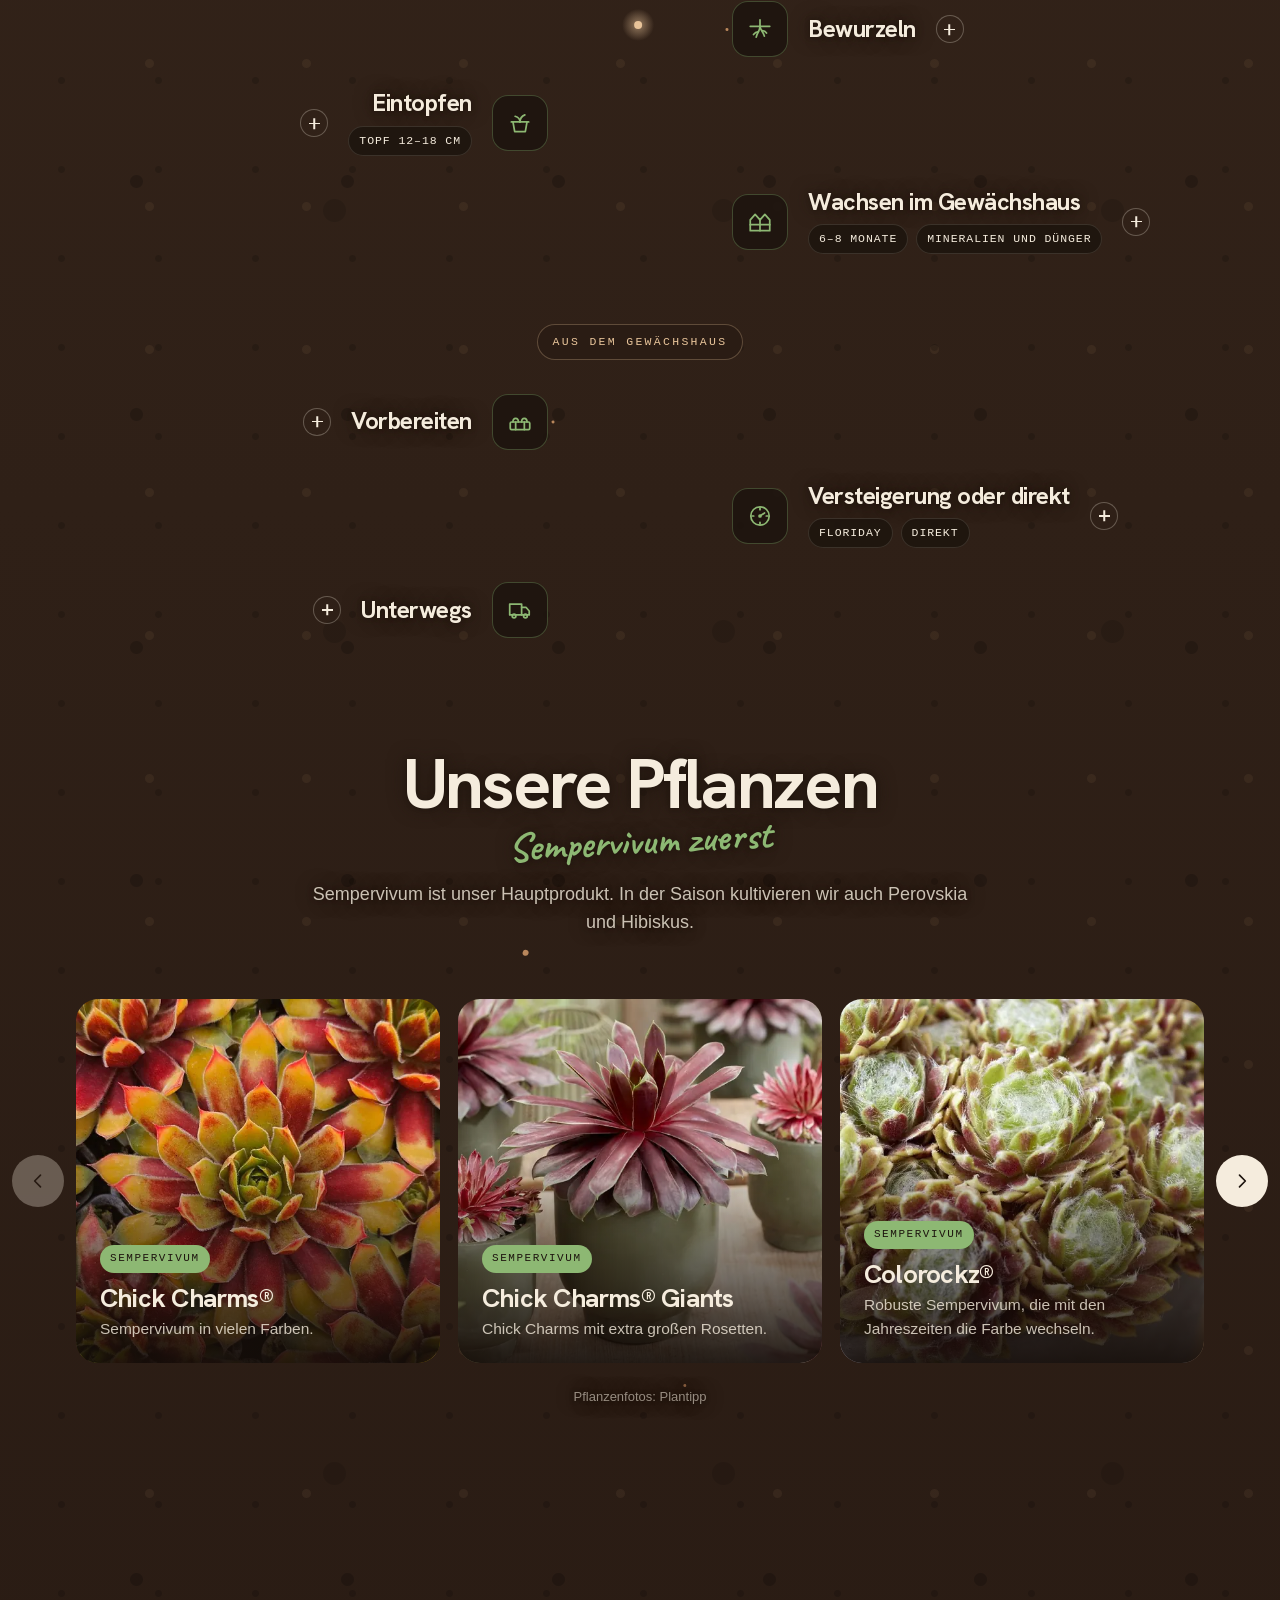
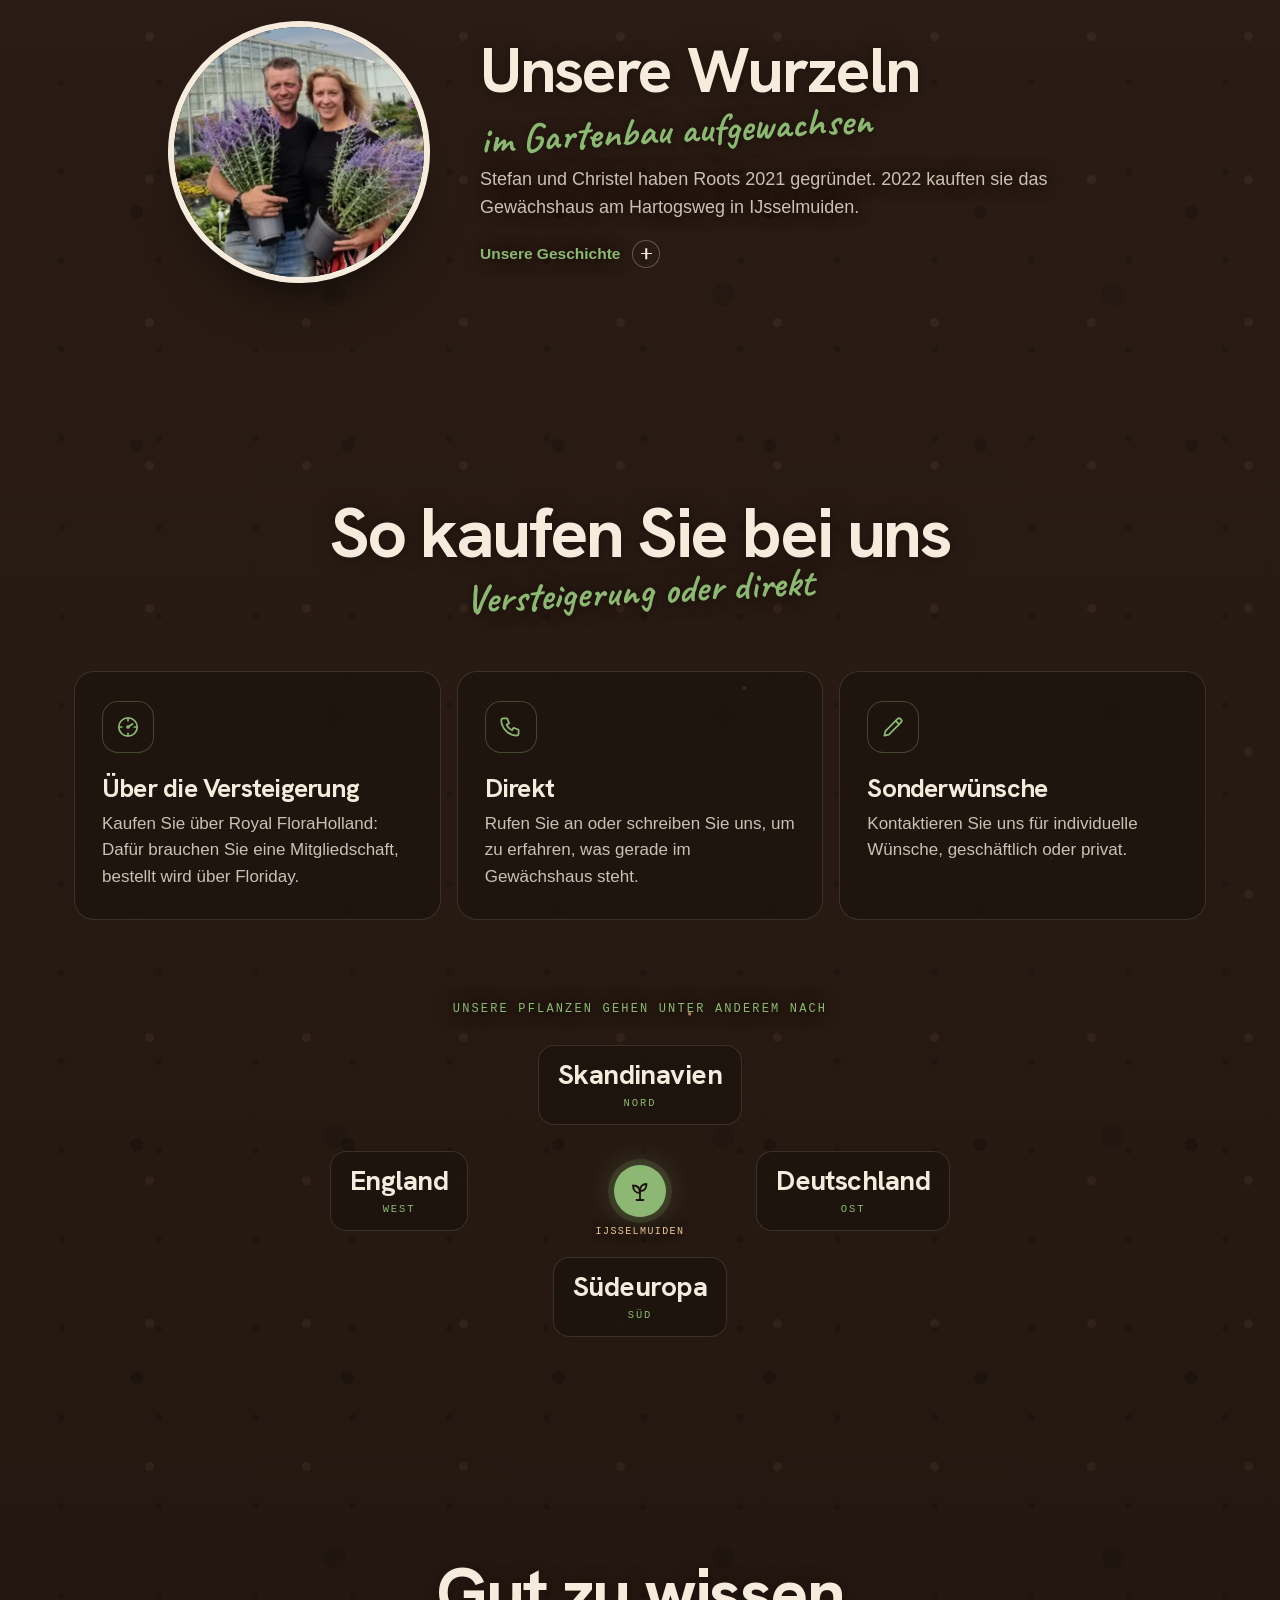
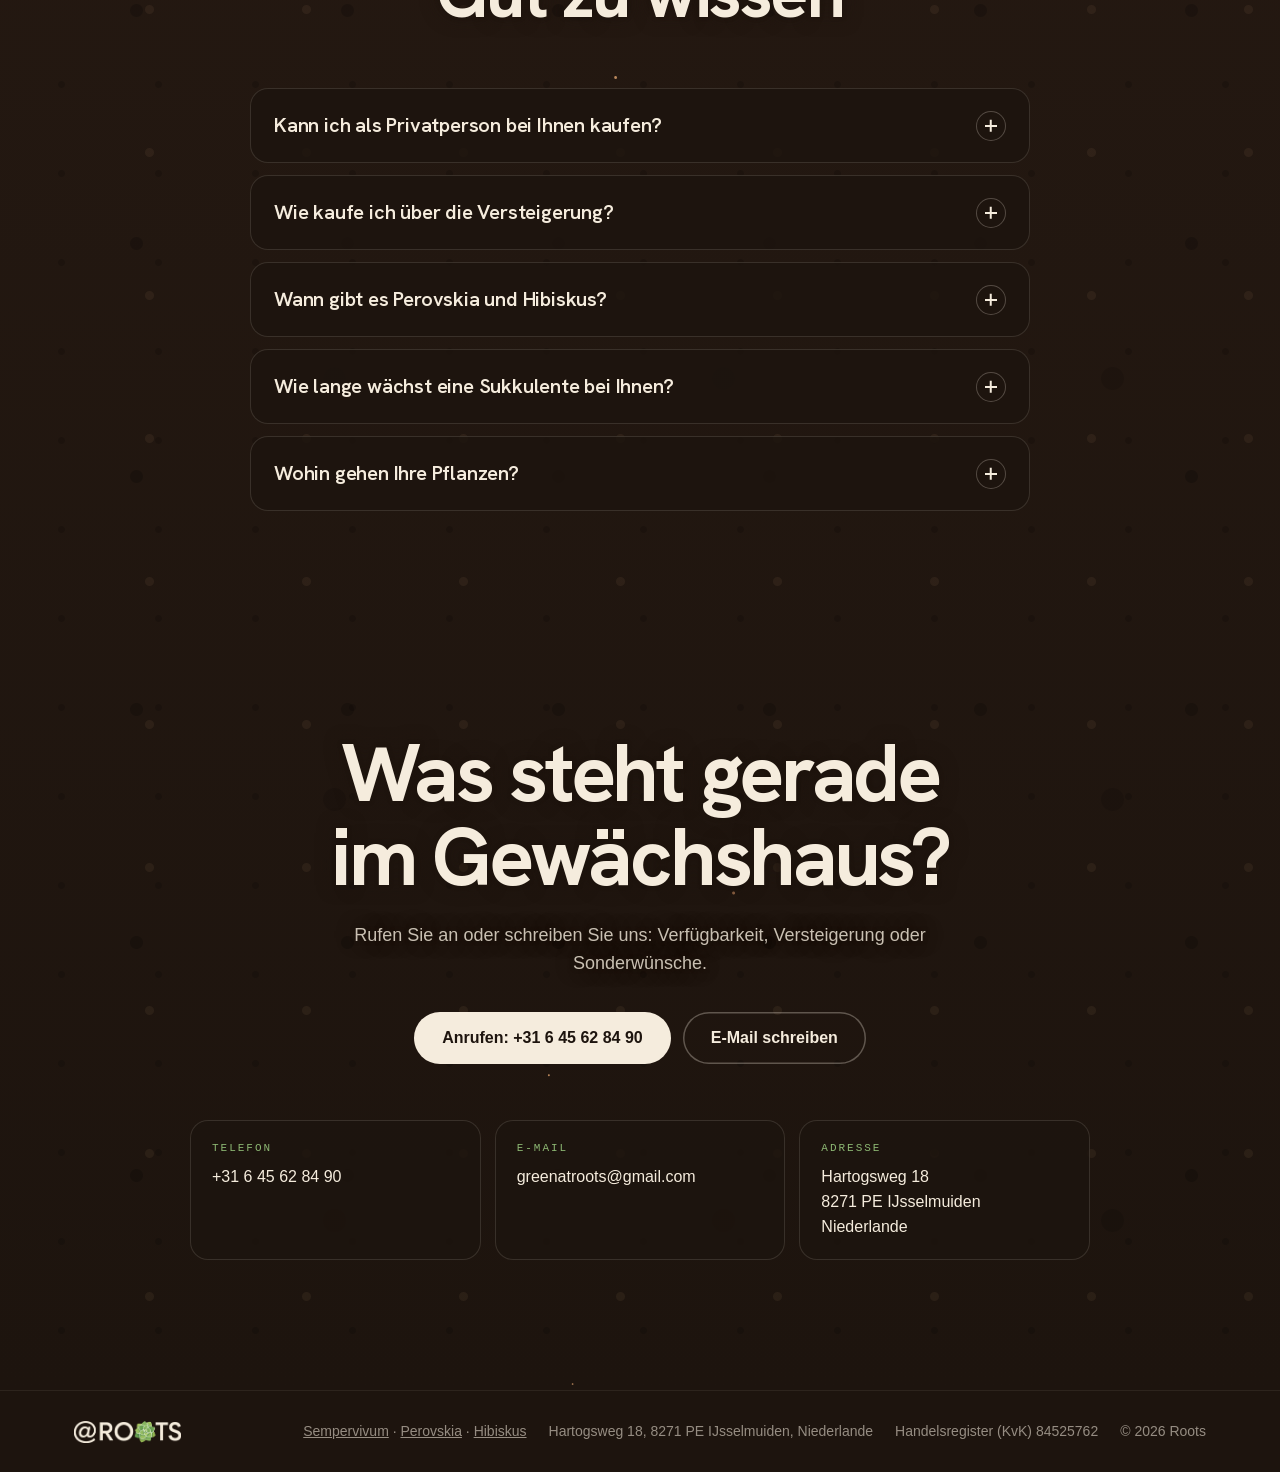
==== commit 3d4c2830: "Contactkop mag breder (15ch): Engelse kop op 3 i.p.v. 4 regels Co-Authored-By: Claude Opus 5.5 <nore" ====
--- a/docs/de/index.html
+++ b/docs/de/index.html
@@ -11,7 +11,7 @@
 <link rel="icon" href="../icon-192.png" sizes="192x192" type="image/png">
 <link rel="apple-touch-icon" href="../apple-touch-icon.png">
 <link rel="preload" href="../fonts/hanken-grotesk-latin.woff2" as="font" type="font/woff2" crossorigin>
-<link rel="stylesheet" href="../css/site.css?v=c5003d7e">
+<link rel="stylesheet" href="../css/site.css?v=86b20bd0">
 <meta property="og:type" content="website">
 <meta property="og:site_name" content="Roots">
 <meta property="og:title" content="Roots | Sempervivum-Gärtnerei in den Niederlanden">
@@ -237,6 +237,6 @@
     </ul>
   </div>
 </footer>
-<script src="../js/roots.js?v=c5003d7e" defer></script>
+<script src="../js/roots.js?v=86b20bd0" defer></script>
 </body>
 </html>
--- a/docs/css/site.css
+++ b/docs/css/site.css
@@ -273,7 +273,7 @@
 
 /* contact */
 .contact{text-align:center;padding-bottom:130px}
-.contact h2{font-size:clamp(42px,6.4vw,84px);letter-spacing:-.04em;max-width:12ch;margin:0 auto}
+.contact h2{font-size:clamp(42px,6.4vw,84px);letter-spacing:-.04em;max-width:15ch;margin:0 auto}
 .contact .lede{margin:24px auto 0;font-size:18px;max-width:32em}
 .contact .hero-cta .btn-ghost{color:var(--ink)}
 .nap{display:grid;grid-template-columns:repeat(3,minmax(0,1fr));gap:14px;max-width:900px;margin:56px auto 0;text-align:left}
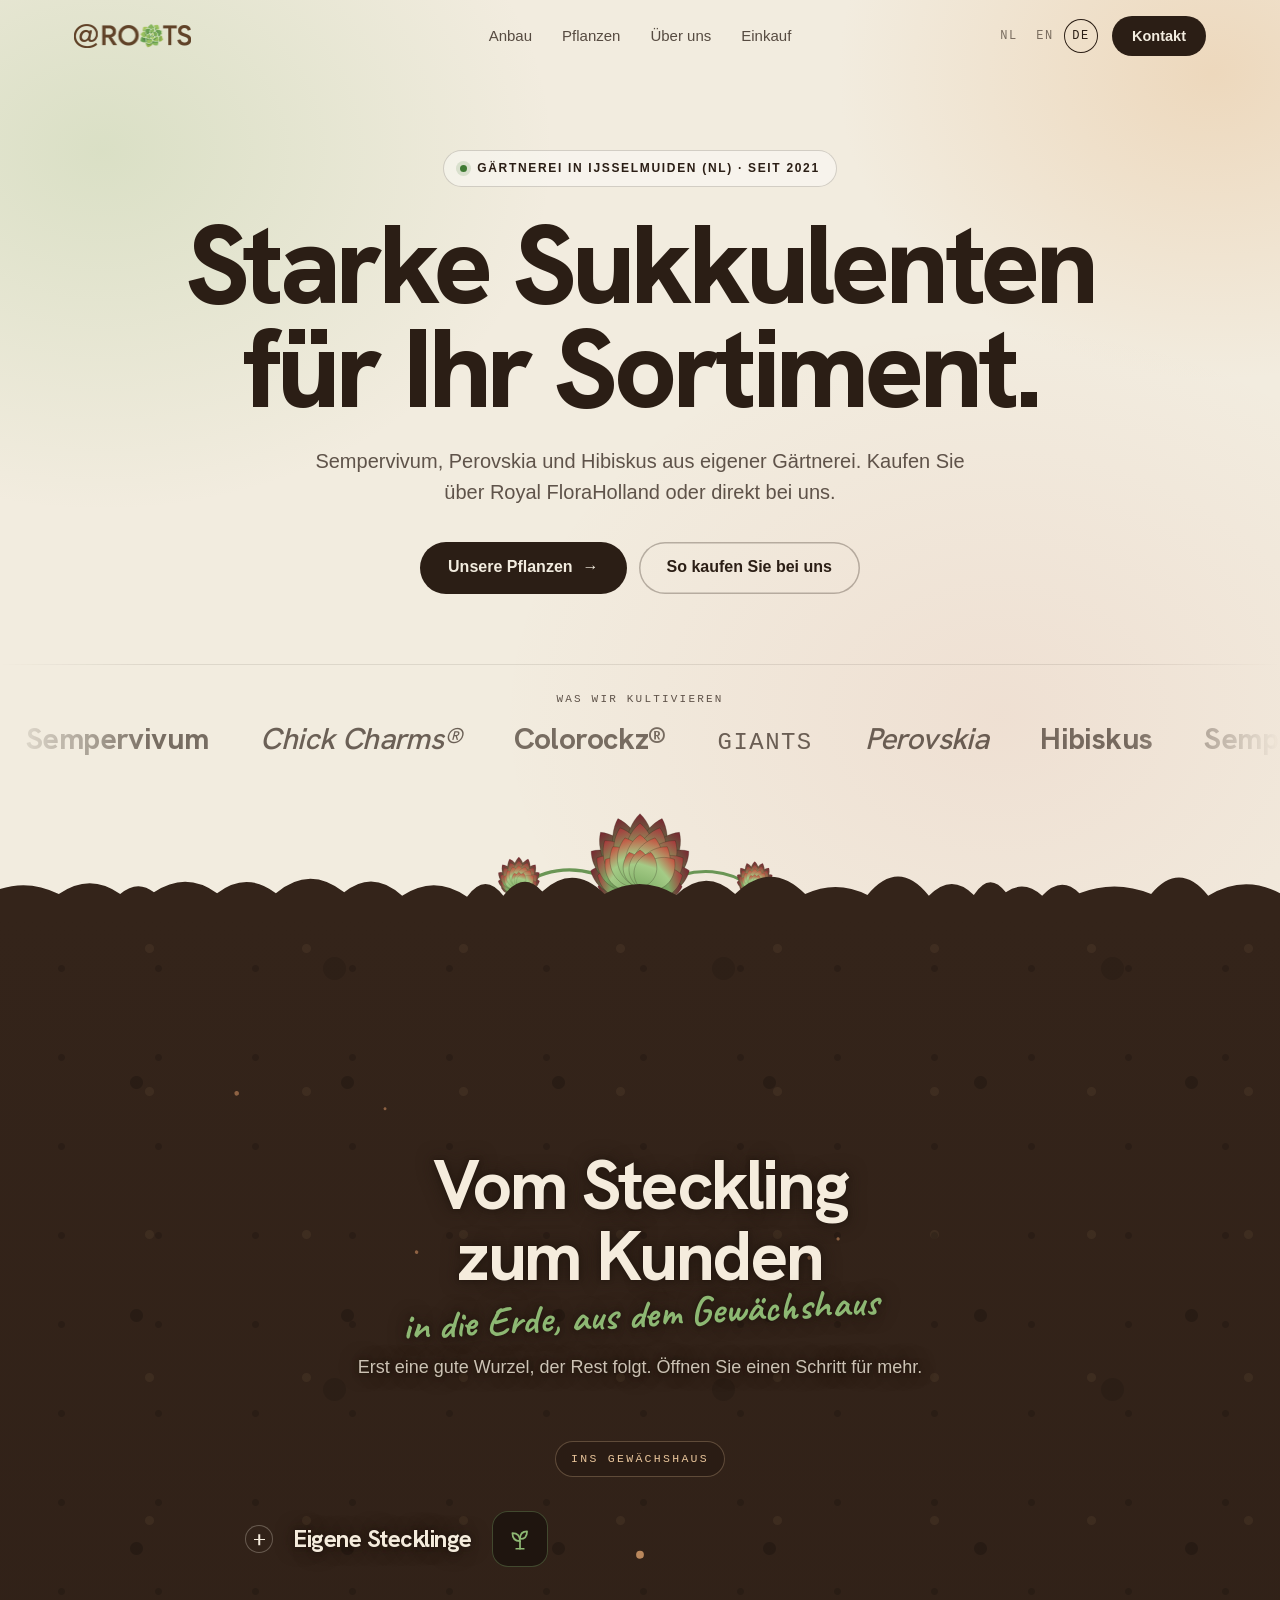
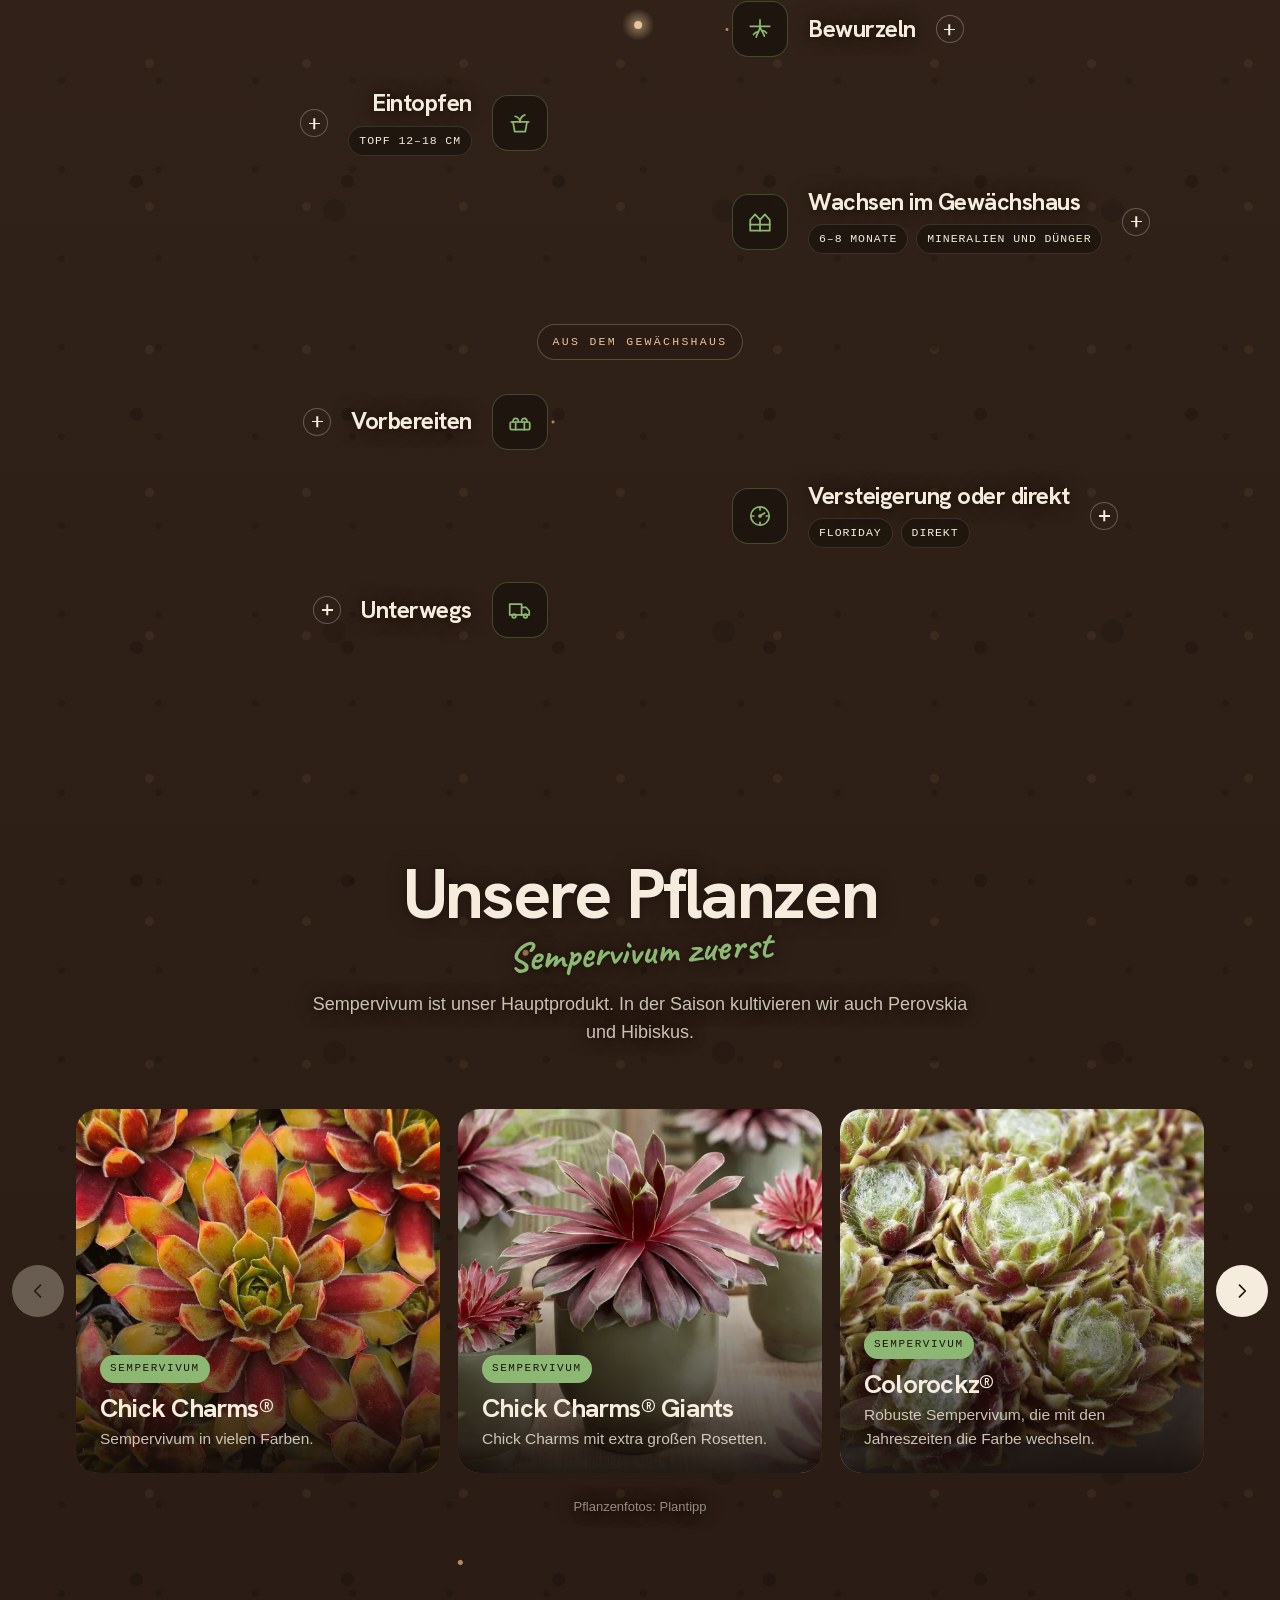
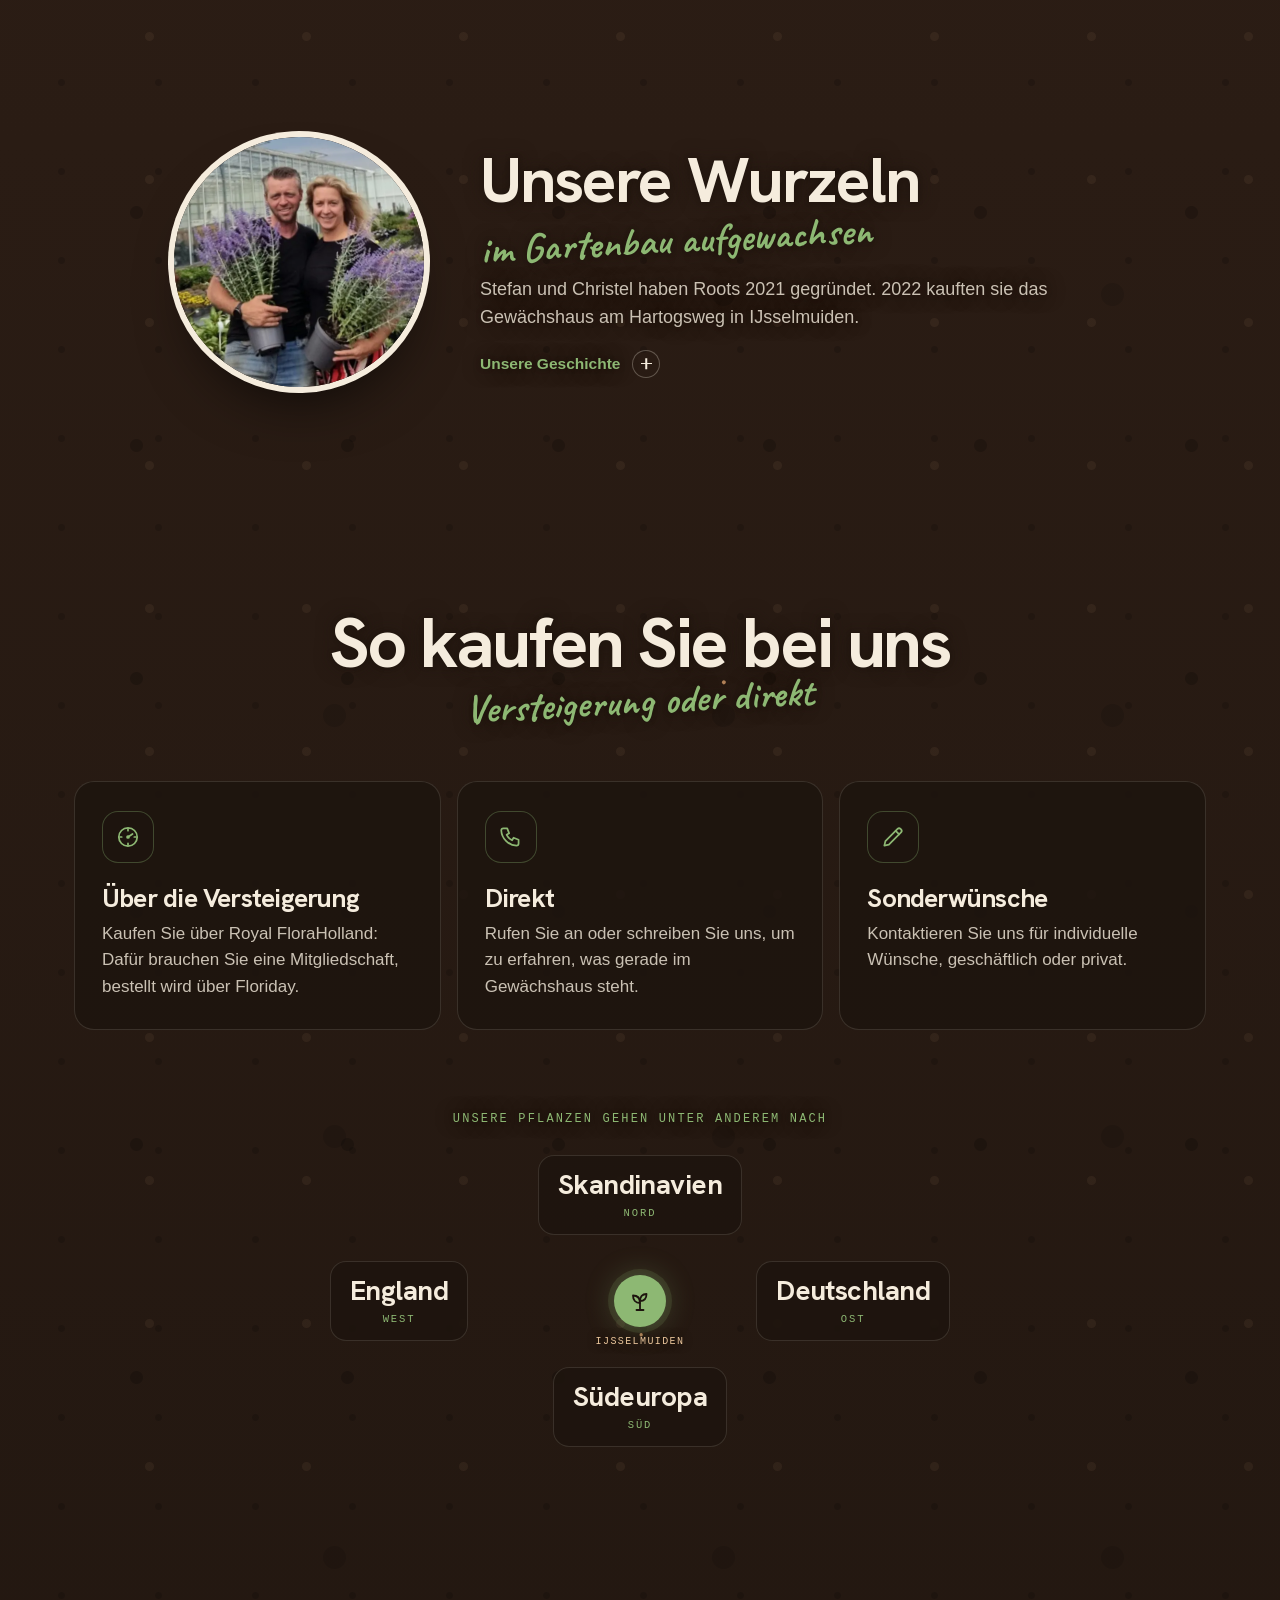
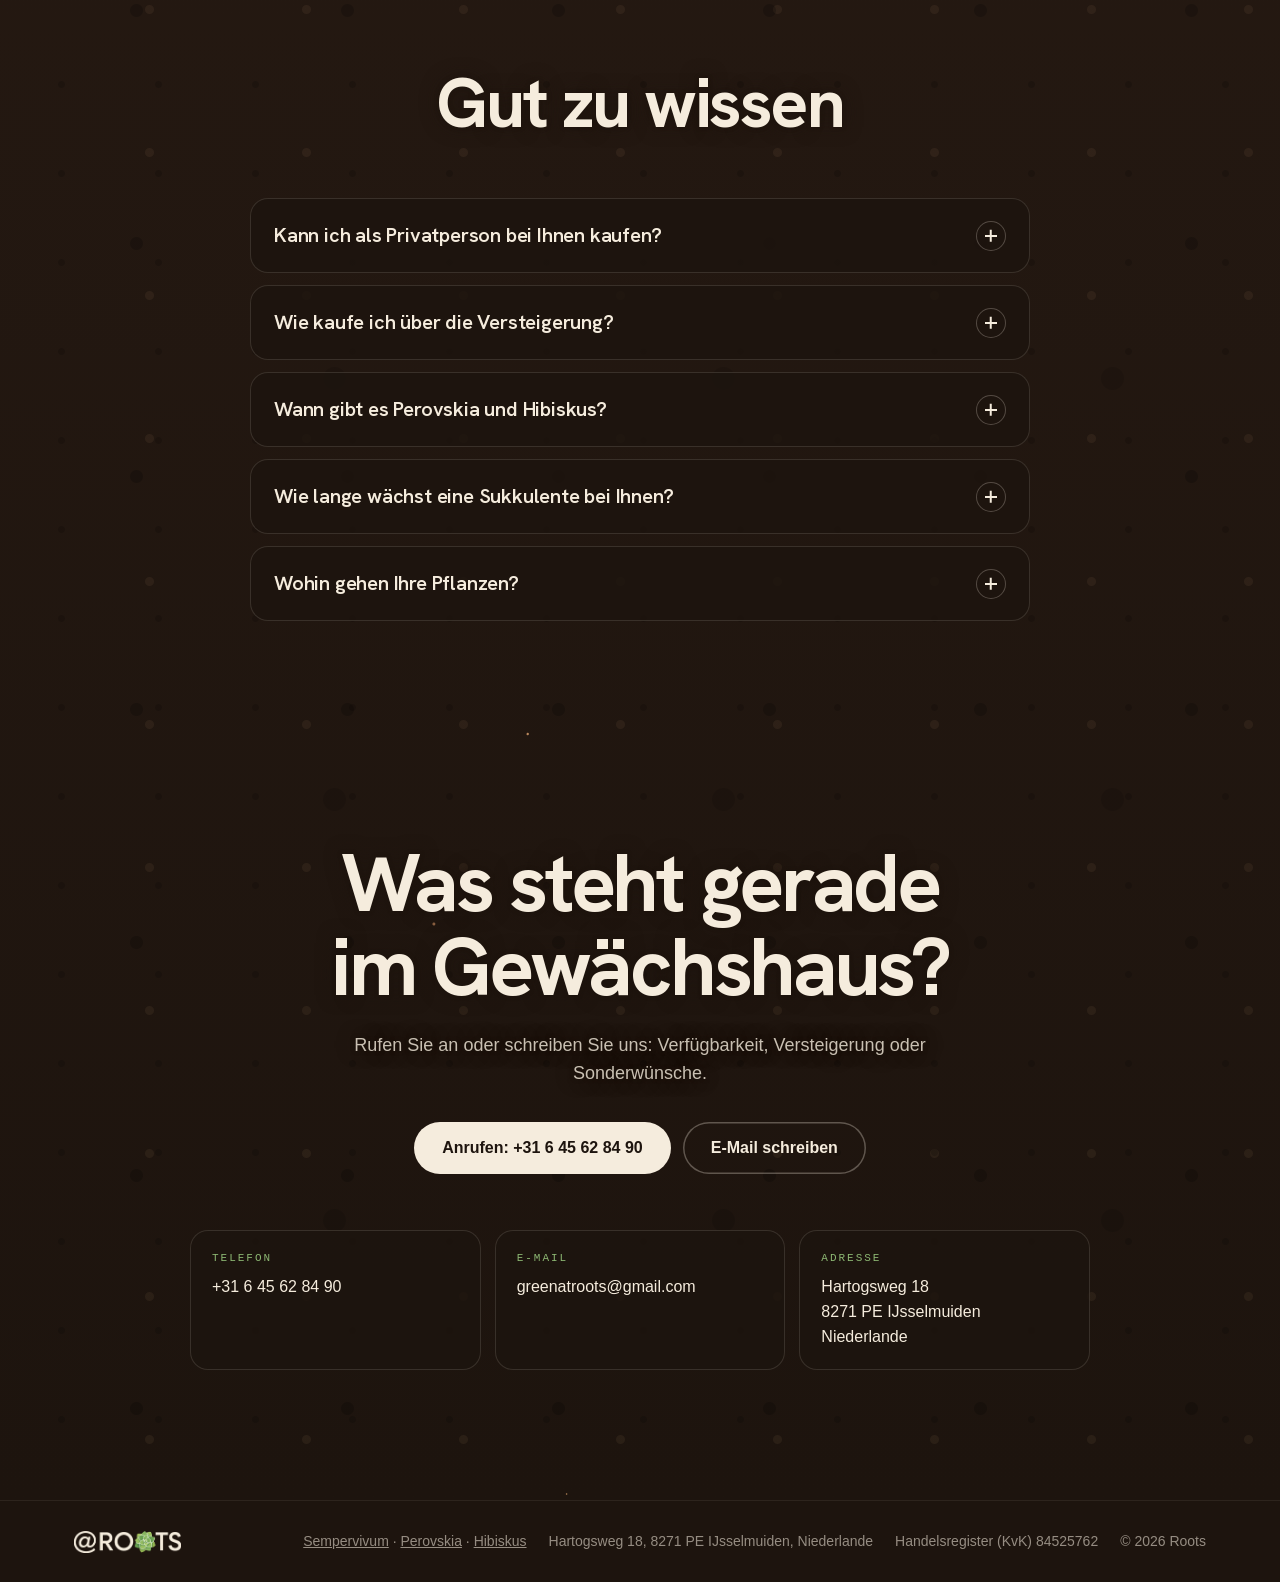
==== commit d4703425: "Witruimte na de processtappen gelijk aan andere sectie-overgangen Co-Authored-By: Claude Opus 5.5 <n" ====
--- a/docs/de/index.html
+++ b/docs/de/index.html
@@ -11,7 +11,7 @@
 <link rel="icon" href="../icon-192.png" sizes="192x192" type="image/png">
 <link rel="apple-touch-icon" href="../apple-touch-icon.png">
 <link rel="preload" href="../fonts/hanken-grotesk-latin.woff2" as="font" type="font/woff2" crossorigin>
-<link rel="stylesheet" href="../css/site.css?v=86b20bd0">
+<link rel="stylesheet" href="../css/site.css?v=50a16d5b">
 <meta property="og:type" content="website">
 <meta property="og:site_name" content="Roots">
 <meta property="og:title" content="Roots | Sempervivum-Gärtnerei in den Niederlanden">
@@ -237,6 +237,6 @@
     </ul>
   </div>
 </footer>
-<script src="../js/roots.js?v=86b20bd0" defer></script>
+<script src="../js/roots.js?v=50a16d5b" defer></script>
 </body>
 </html>
--- a/docs/css/site.css
+++ b/docs/css/site.css
@@ -133,8 +133,9 @@
 @media (max-width:700px){.sec{padding-block:80px}.sec-title{margin-bottom:44px}}
 
 /* werkwijze: stappen langs de penwortel */
-.proc{padding-top:230px}
+.proc{padding-top:230px;padding-bottom:110px}
 @media (max-width:760px){.proc{padding-top:180px}}
+@media (max-width:700px){.proc{padding-bottom:80px}}
 .group{display:flex;justify-content:center;margin:0 0 34px}
 .group span{font-family:var(--mono);font-size:11.5px;letter-spacing:.2em;text-transform:uppercase;color:var(--root-tip);padding:9px 16px;border-radius:999px;background:var(--soil-2);box-shadow:inset 0 0 0 1px rgba(232,196,154,.28)}
 .steps + .group{margin-top:70px}
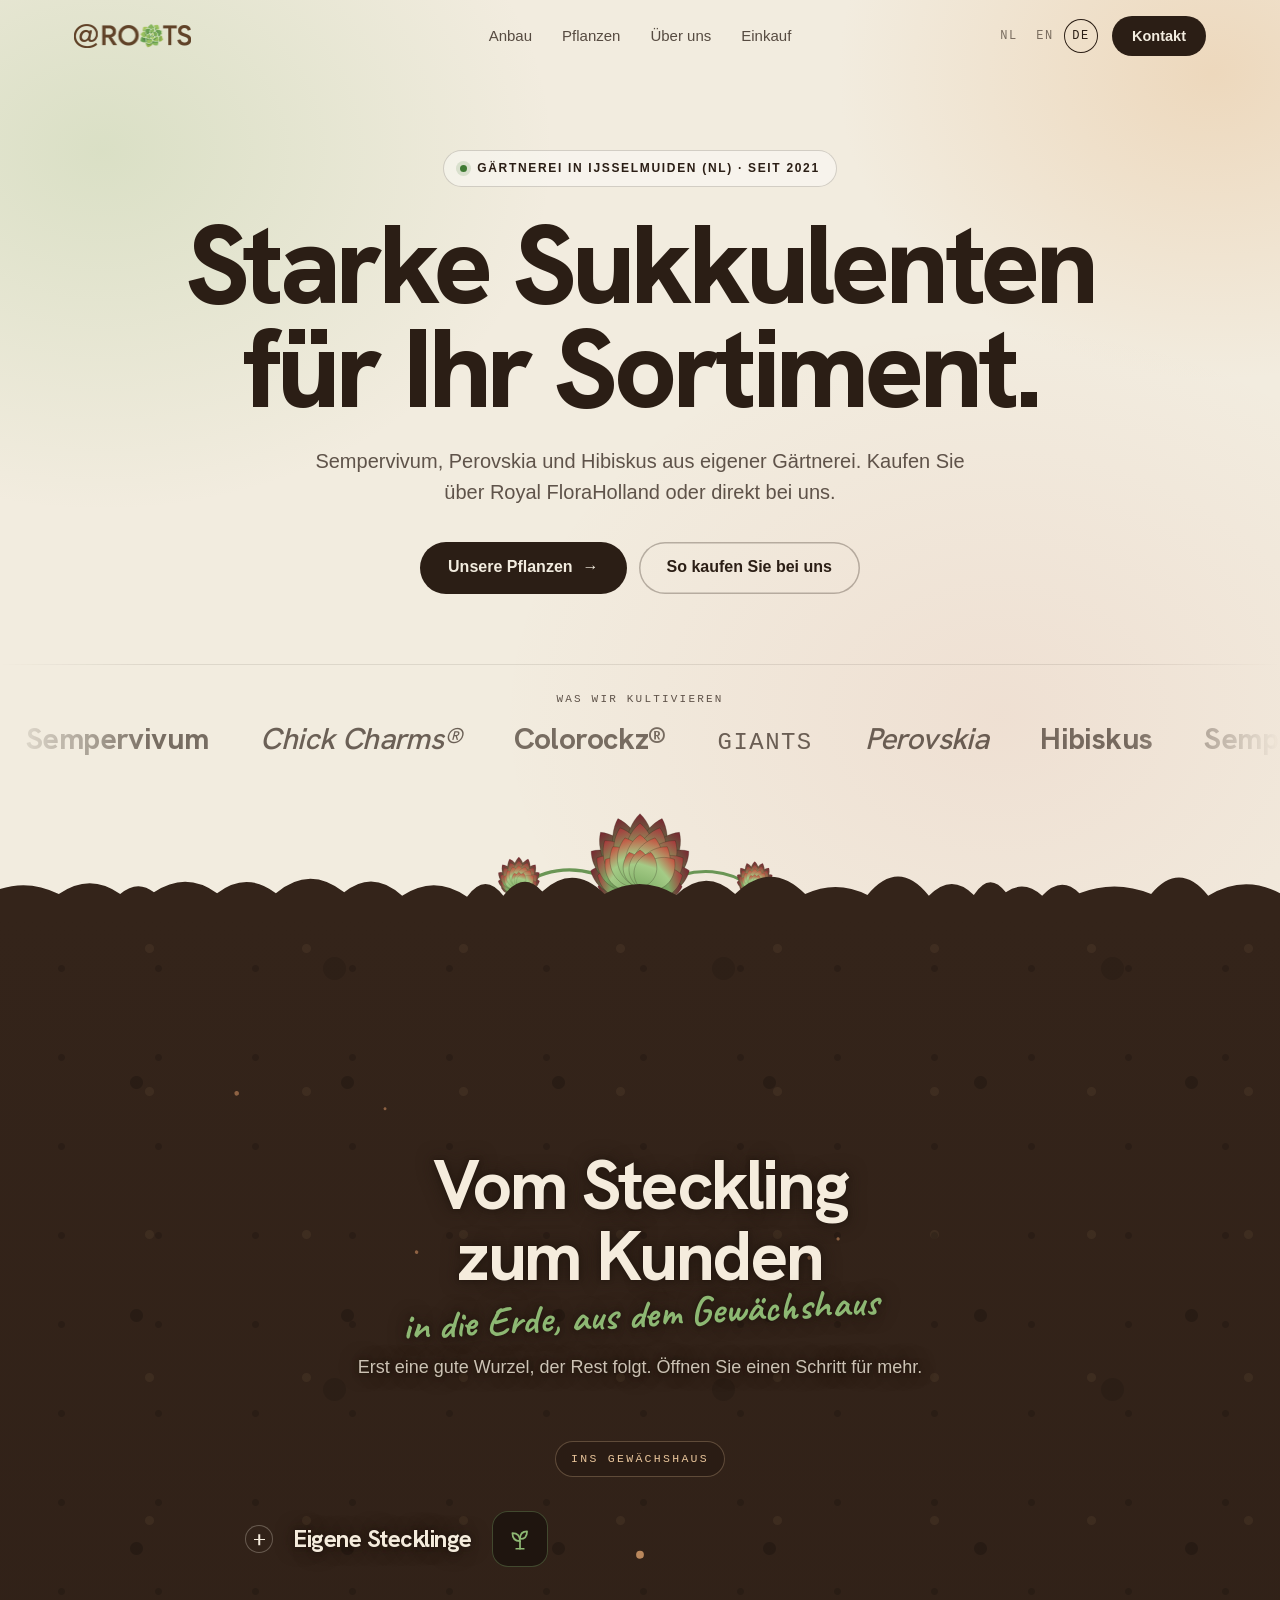
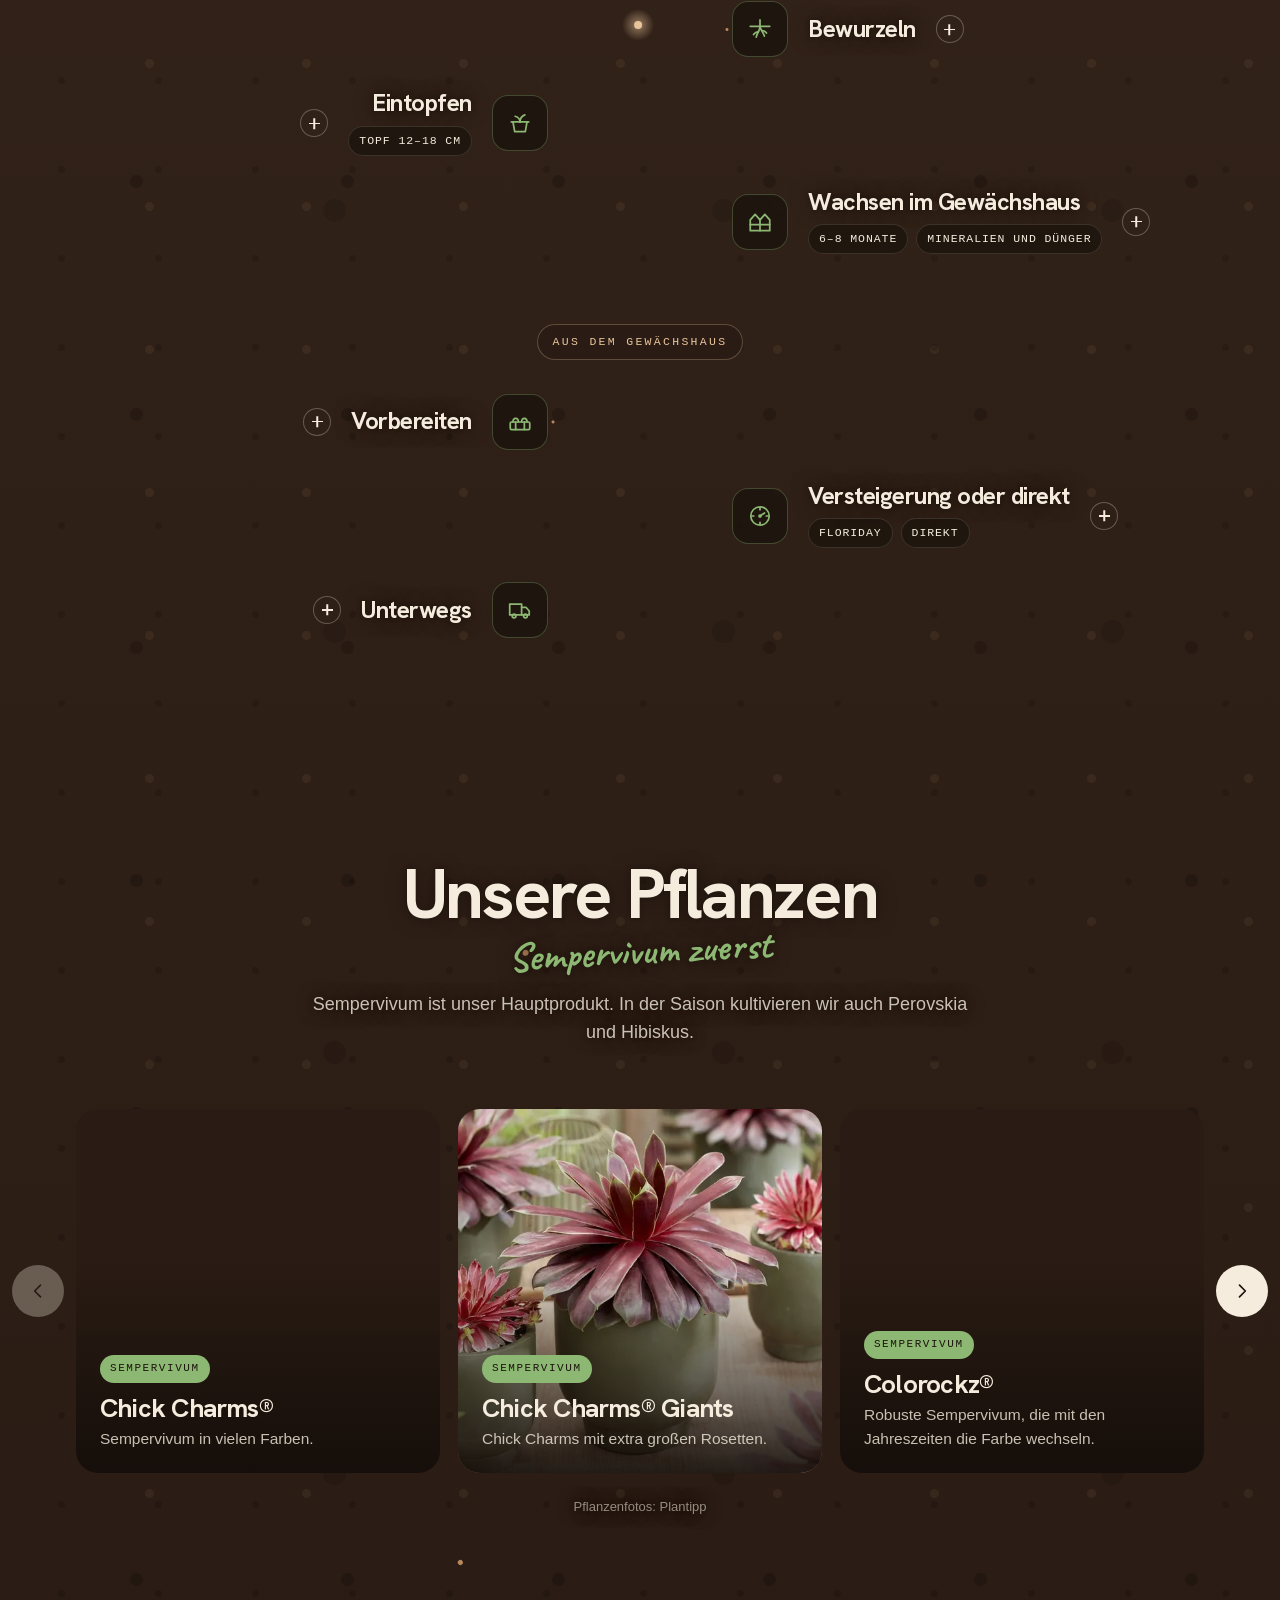
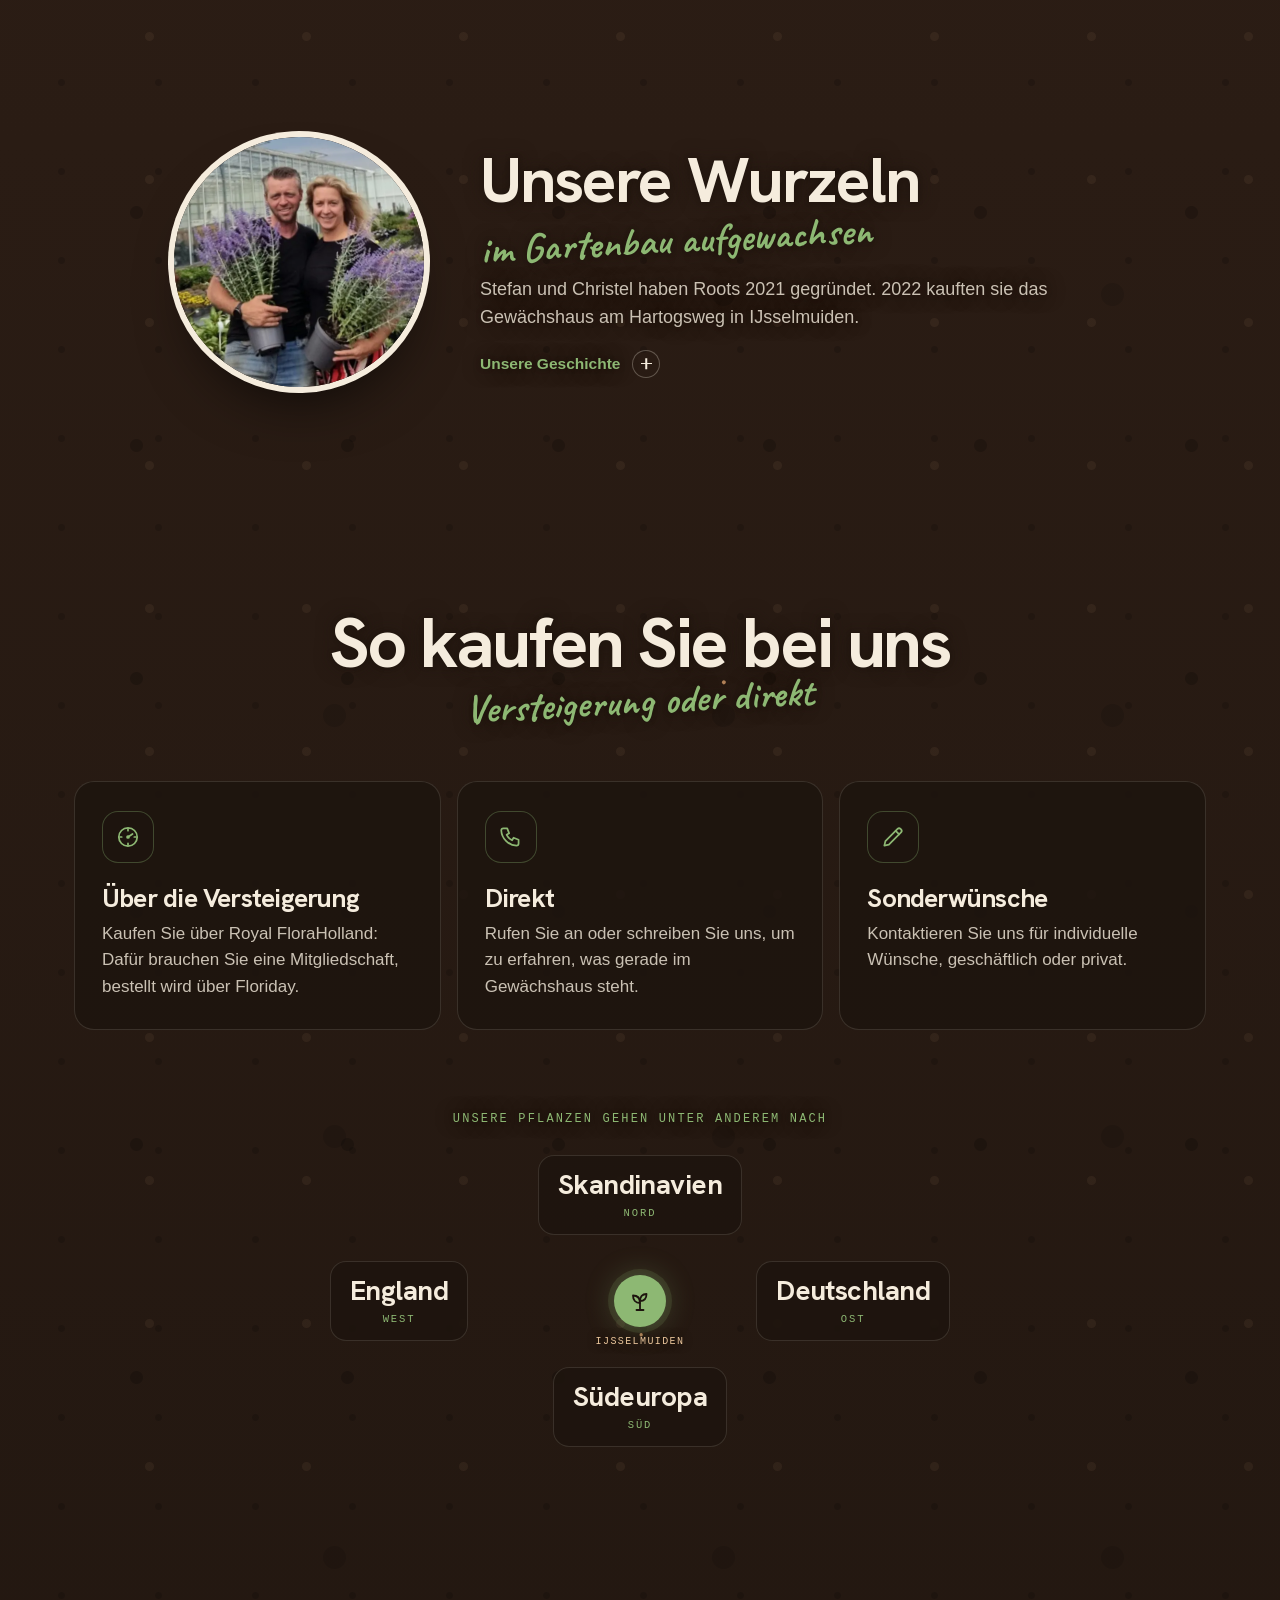
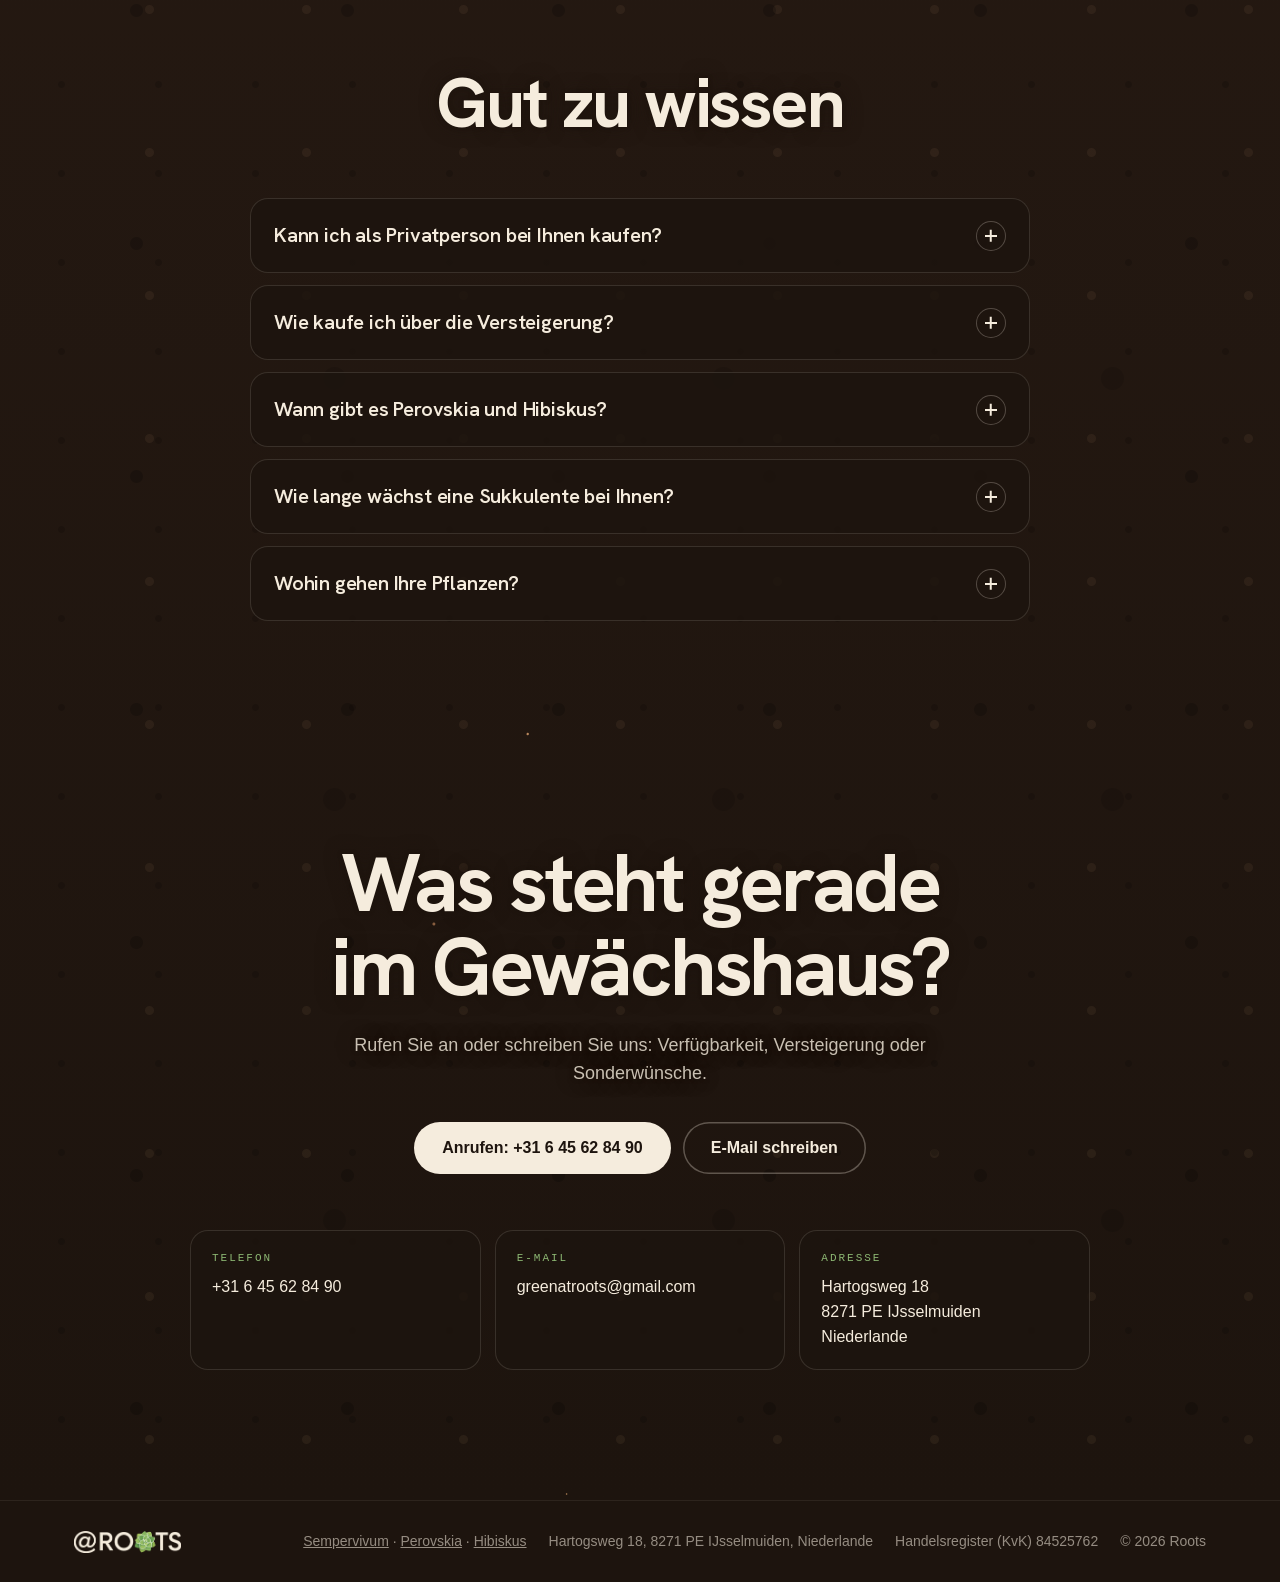
==== commit e34b7383: "Toegankelijkheid: plantkaart-links met naam, plantnamenrij te pauzeren, menu leesbaar zonder JS Co-A" ====
--- a/docs/de/index.html
+++ b/docs/de/index.html
@@ -11,7 +11,7 @@
 <link rel="icon" href="../icon-192.png" sizes="192x192" type="image/png">
 <link rel="apple-touch-icon" href="../apple-touch-icon.png">
 <link rel="preload" href="../fonts/hanken-grotesk-latin.woff2" as="font" type="font/woff2" crossorigin>
-<link rel="stylesheet" href="../css/site.css?v=50a16d5b">
+<link rel="stylesheet" href="../css/site.css?v=fe4413ff">
 <meta property="og:type" content="website">
 <meta property="og:site_name" content="Roots">
 <meta property="og:title" content="Roots | Sempervivum-Gärtnerei in den Niederlanden">
@@ -27,7 +27,7 @@
 </head>
 <body>
 <a class="skip" href="#main">Zum Inhalt</a>
-<header class="top" id="top">
+<header class="top scrolled" id="top">
   <div class="wrap top-in">
     <a class="brand" href="#start" aria-label="Roots, zur Startseite"><span class="logo-d"><picture><source type="image/webp" srcset="../logo/logo.webp"><img class="logo" src="../logo/logo.png" alt="" width="117" height="24"></picture></span><span class="logo-l"><picture><source type="image/webp" srcset="../logo/logo-licht.webp"><img class="logo" src="../logo/logo-licht.png" alt="" width="117" height="24"></picture></span></a>
     <nav class="nav" aria-label="Hauptmenü"><a href="#anbau">Anbau</a><a href="#pflanzen">Pflanzen</a><a href="#ueber-uns">Über uns</a><a href="#einkauf">Einkauf</a></nav>
@@ -49,7 +49,7 @@
         <a class="btn btn-line" href="#einkauf">So kaufen Sie bei uns</a>
       </div>
     </div>
-    <div class="ticker">
+    <div class="ticker" tabindex="0" role="group" aria-label="Was wir kultivieren: zum Anhalten klicken oder tippen">
       <p class="ticker-label">Was wir kultivieren</p>
       <div class="track">
         <ul><li>Sempervivum</li><li>Chick Charms®</li><li>Colorockz®</li><li>Giants</li><li>Perovskia</li><li>Hibiskus</li></ul>
@@ -131,11 +131,11 @@
       <div class="carousel">
         <button class="car-btn prev" type="button" id="prev" aria-label="Vorherige Pflanzen"><svg viewBox="0 0 24 24" fill="none" stroke="currentColor" stroke-width="2" stroke-linecap="round" stroke-linejoin="round" aria-hidden="true"><path d="M15 5l-7 7 7 7"/></svg></button>
         <div class="cases" id="cases" tabindex="0" role="region" aria-label="Pflanzen">
-          <a class="case" href="../de/sempervivum/#chick-charms"><figure style="margin:0;height:100%"><picture><source type="image/webp" srcset="../img/chick-charms-560.webp 560w, ../img/chick-charms.webp 900w" sizes="(max-width:640px) 84vw, (max-width:900px) 50vw, 380px"><img src="../img/chick-charms.jpg" srcset="../img/chick-charms-560.jpg 560w, ../img/chick-charms.jpg 900w" sizes="(max-width:640px) 84vw, (max-width:900px) 50vw, 380px" alt="Sempervivum Chick Charms Gold Rush: Rosetten in Gold und Rot" width="900" height="900" loading="lazy" decoding="async"></picture><figcaption><span class="tag">Sempervivum</span><h3>Chick Charms®</h3><p>Sempervivum in vielen Farben.</p></figcaption></figure></a>
-          <a class="case" href="../de/sempervivum/#giants"><figure style="margin:0;height:100%"><picture><source type="image/webp" srcset="../img/giants-560.webp 560w, ../img/giants.webp 1000w" sizes="(max-width:640px) 84vw, (max-width:900px) 50vw, 380px"><img src="../img/giants.jpg" srcset="../img/giants-560.jpg 560w, ../img/giants.jpg 1000w" sizes="(max-width:640px) 84vw, (max-width:900px) 50vw, 380px" alt="Sempervivum Chick Charms Giants Emerald Explosion: große Rosette in einem grünen Topf" width="1000" height="1000" loading="lazy" decoding="async"></picture><figcaption><span class="tag">Sempervivum</span><h3>Chick Charms® Giants</h3><p>Chick Charms mit extra großen Rosetten.</p></figcaption></figure></a>
-          <a class="case" href="../de/sempervivum/#colorockz"><figure style="margin:0;height:100%"><picture><source type="image/webp" srcset="../img/colorockz-560.webp 560w, ../img/colorockz.webp 900w" sizes="(max-width:640px) 84vw, (max-width:900px) 50vw, 380px"><img src="../img/colorockz.jpg" srcset="../img/colorockz-560.jpg 560w, ../img/colorockz.jpg 900w" sizes="(max-width:640px) 84vw, (max-width:900px) 50vw, 380px" alt="Sempervivum Colorockz Lemon Flare: volle Rosetten in Grün mit roten Spitzen" width="900" height="900" loading="lazy" decoding="async"></picture><figcaption><span class="tag">Sempervivum</span><h3>Colorockz®</h3><p>Robuste Sempervivum, die mit den Jahreszeiten die Farbe wechseln.</p></figcaption></figure></a>
-          <a class="case" href="../de/perovskia/"><figure style="margin:0;height:100%"><img src="../img/perovskia.jpg" srcset="../img/perovskia-560.jpg 560w, ../img/perovskia.jpg 900w" sizes="(max-width:640px) 84vw, (max-width:900px) 50vw, 380px" alt="Perovskia Prime Time: Blauraute mit lavendelvioletten Blüten" width="900" height="900" loading="lazy" decoding="async"><figcaption><span class="tag season">Mai – September</span><h3>Perovskia</h3><p>Blauraute mit lavendelvioletten Blüten.</p></figcaption></figure></a>
-          <a class="case" href="../de/hibiscus/"><figure style="margin:0;height:100%"><picture><source type="image/webp" srcset="../img/hibiscus-560.webp 560w, ../img/hibiscus.webp 933w" sizes="(max-width:640px) 84vw, (max-width:900px) 50vw, 380px"><img src="../img/hibiscus.jpg" srcset="../img/hibiscus-560.jpg 560w, ../img/hibiscus.jpg 933w" sizes="(max-width:640px) 84vw, (max-width:900px) 50vw, 380px" alt="Hibiskus mit großer weißer Blüte" width="933" height="933" loading="lazy" decoding="async"></picture><figcaption><span class="tag season">Sommer</span><h3>Hibiskus</h3><p>Sommerblüher mit großen Blüten.</p></figcaption></figure></a>
+          <a class="case" href="../de/sempervivum/#chick-charms" aria-labelledby="t-chick-charms"><figure style="margin:0;height:100%"><picture><source type="image/webp" srcset="../img/chick-charms-560.webp 560w, ../img/chick-charms.webp 900w" sizes="(max-width:640px) 84vw, (max-width:900px) 50vw, 380px"><img src="../img/chick-charms.jpg" srcset="../img/chick-charms-560.jpg 560w, ../img/chick-charms.jpg 900w" sizes="(max-width:640px) 84vw, (max-width:900px) 50vw, 380px" alt="Sempervivum Chick Charms Gold Rush: Rosetten in Gold und Rot" width="900" height="900" loading="lazy" decoding="async"></picture><figcaption><span class="tag">Sempervivum</span><h3 id="t-chick-charms">Chick Charms®</h3><p>Sempervivum in vielen Farben.</p></figcaption></figure></a>
+          <a class="case" href="../de/sempervivum/#giants" aria-labelledby="t-giants"><figure style="margin:0;height:100%"><picture><source type="image/webp" srcset="../img/giants-560.webp 560w, ../img/giants.webp 1000w" sizes="(max-width:640px) 84vw, (max-width:900px) 50vw, 380px"><img src="../img/giants.jpg" srcset="../img/giants-560.jpg 560w, ../img/giants.jpg 1000w" sizes="(max-width:640px) 84vw, (max-width:900px) 50vw, 380px" alt="Sempervivum Chick Charms Giants Emerald Explosion: große Rosette in einem grünen Topf" width="1000" height="1000" loading="lazy" decoding="async"></picture><figcaption><span class="tag">Sempervivum</span><h3 id="t-giants">Chick Charms® Giants</h3><p>Chick Charms mit extra großen Rosetten.</p></figcaption></figure></a>
+          <a class="case" href="../de/sempervivum/#colorockz" aria-labelledby="t-colorockz"><figure style="margin:0;height:100%"><picture><source type="image/webp" srcset="../img/colorockz-560.webp 560w, ../img/colorockz.webp 900w" sizes="(max-width:640px) 84vw, (max-width:900px) 50vw, 380px"><img src="../img/colorockz.jpg" srcset="../img/colorockz-560.jpg 560w, ../img/colorockz.jpg 900w" sizes="(max-width:640px) 84vw, (max-width:900px) 50vw, 380px" alt="Sempervivum Colorockz Lemon Flare: volle Rosetten in Grün mit roten Spitzen" width="900" height="900" loading="lazy" decoding="async"></picture><figcaption><span class="tag">Sempervivum</span><h3 id="t-colorockz">Colorockz®</h3><p>Robuste Sempervivum, die mit den Jahreszeiten die Farbe wechseln.</p></figcaption></figure></a>
+          <a class="case" href="../de/perovskia/" aria-labelledby="t-perovskia"><figure style="margin:0;height:100%"><img src="../img/perovskia.jpg" srcset="../img/perovskia-560.jpg 560w, ../img/perovskia.jpg 900w" sizes="(max-width:640px) 84vw, (max-width:900px) 50vw, 380px" alt="Perovskia Prime Time: Blauraute mit lavendelvioletten Blüten" width="900" height="900" loading="lazy" decoding="async"><figcaption><span class="tag season">Mai – September</span><h3 id="t-perovskia">Perovskia</h3><p>Blauraute mit lavendelvioletten Blüten.</p></figcaption></figure></a>
+          <a class="case" href="../de/hibiscus/" aria-labelledby="t-hibiscus"><figure style="margin:0;height:100%"><picture><source type="image/webp" srcset="../img/hibiscus-560.webp 560w, ../img/hibiscus.webp 933w" sizes="(max-width:640px) 84vw, (max-width:900px) 50vw, 380px"><img src="../img/hibiscus.jpg" srcset="../img/hibiscus-560.jpg 560w, ../img/hibiscus.jpg 933w" sizes="(max-width:640px) 84vw, (max-width:900px) 50vw, 380px" alt="Hibiskus mit großer weißer Blüte" width="933" height="933" loading="lazy" decoding="async"></picture><figcaption><span class="tag season">Sommer</span><h3 id="t-hibiscus">Hibiskus</h3><p>Sommerblüher mit großen Blüten.</p></figcaption></figure></a>
         </div>
         <button class="car-btn next" type="button" id="next" aria-label="Nächste Pflanzen"><svg viewBox="0 0 24 24" fill="none" stroke="currentColor" stroke-width="2" stroke-linecap="round" stroke-linejoin="round" aria-hidden="true"><path d="M9 5l7 7-7 7"/></svg></button>
       </div>
@@ -237,6 +237,6 @@
     </ul>
   </div>
 </footer>
-<script src="../js/roots.js?v=50a16d5b" defer></script>
+<script src="../js/roots.js?v=fe4413ff" defer></script>
 </body>
 </html>
--- a/docs/css/site.css
+++ b/docs/css/site.css
@@ -91,7 +91,7 @@
 .track li:nth-child(4n){font-family:var(--mono);font-size:clamp(18px,2vw,24px);font-weight:400;letter-spacing:.06em;text-transform:uppercase;color:rgba(43,30,21,.68)}
 @media (prefers-reduced-motion: no-preference){
   .track{animation:marquee 40s linear infinite}
-  .ticker:hover .track,.ticker:focus-within .track{animation-play-state:paused}
+  .ticker:hover .track,.ticker:focus-within .track,.ticker.paused .track{animation-play-state:paused}
   @keyframes marquee{to{transform:translateX(-50%)}}
 }
 @media (prefers-reduced-motion: reduce){.track ul[aria-hidden]{display:none}.track{width:auto;justify-content:center}.track ul{flex-wrap:wrap;justify-content:center;row-gap:10px}}
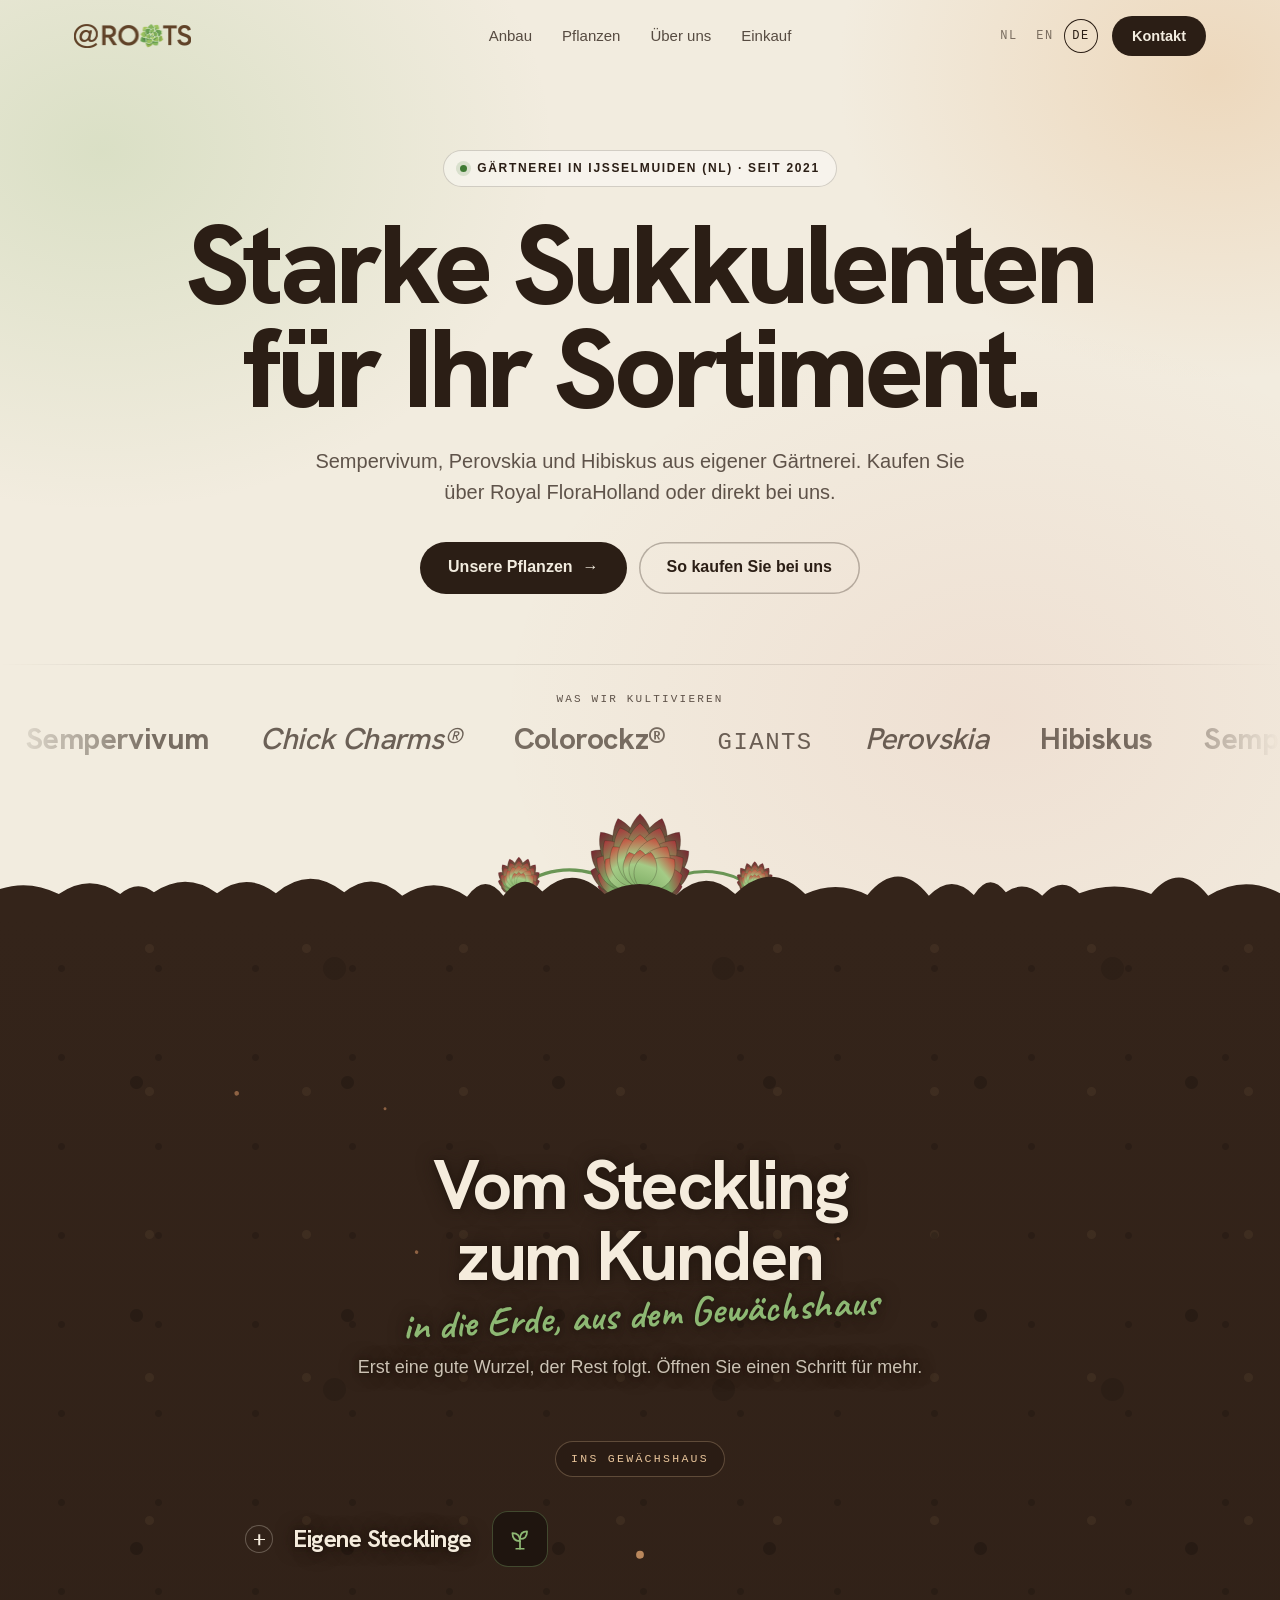
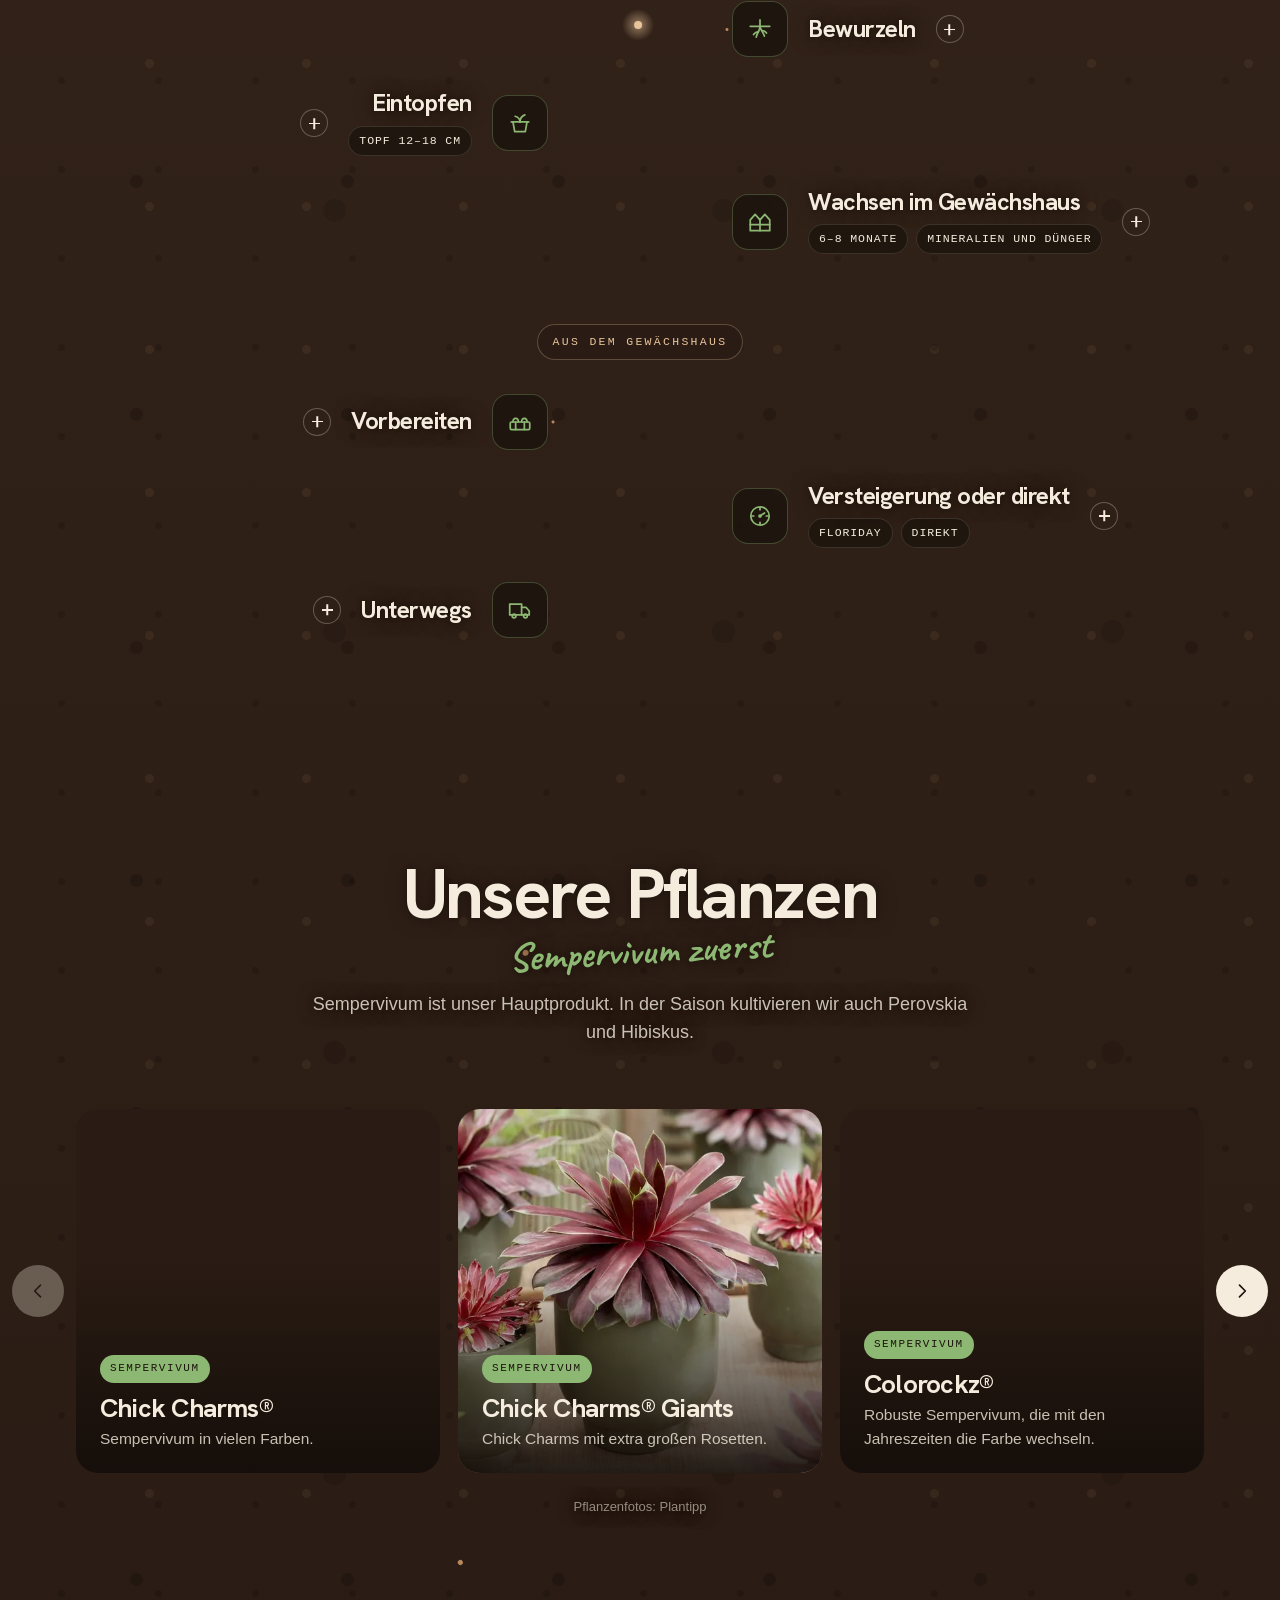
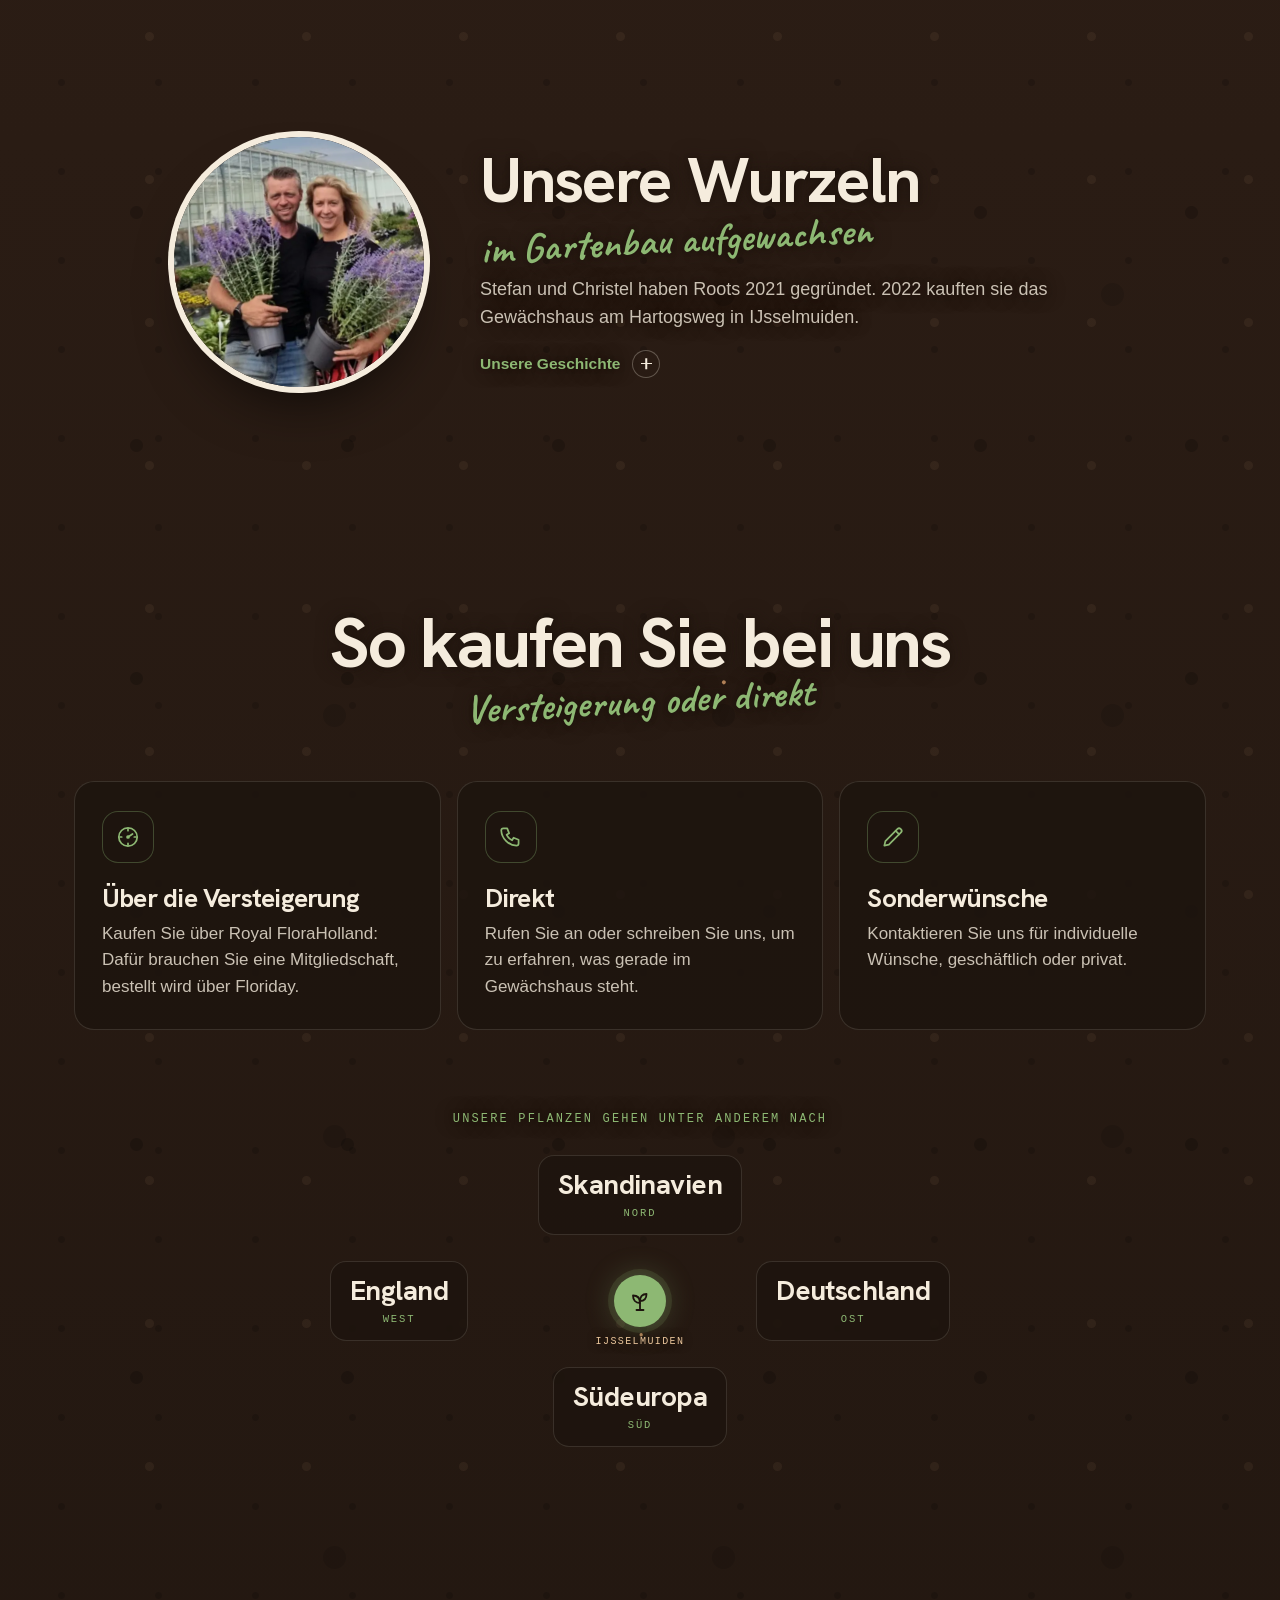
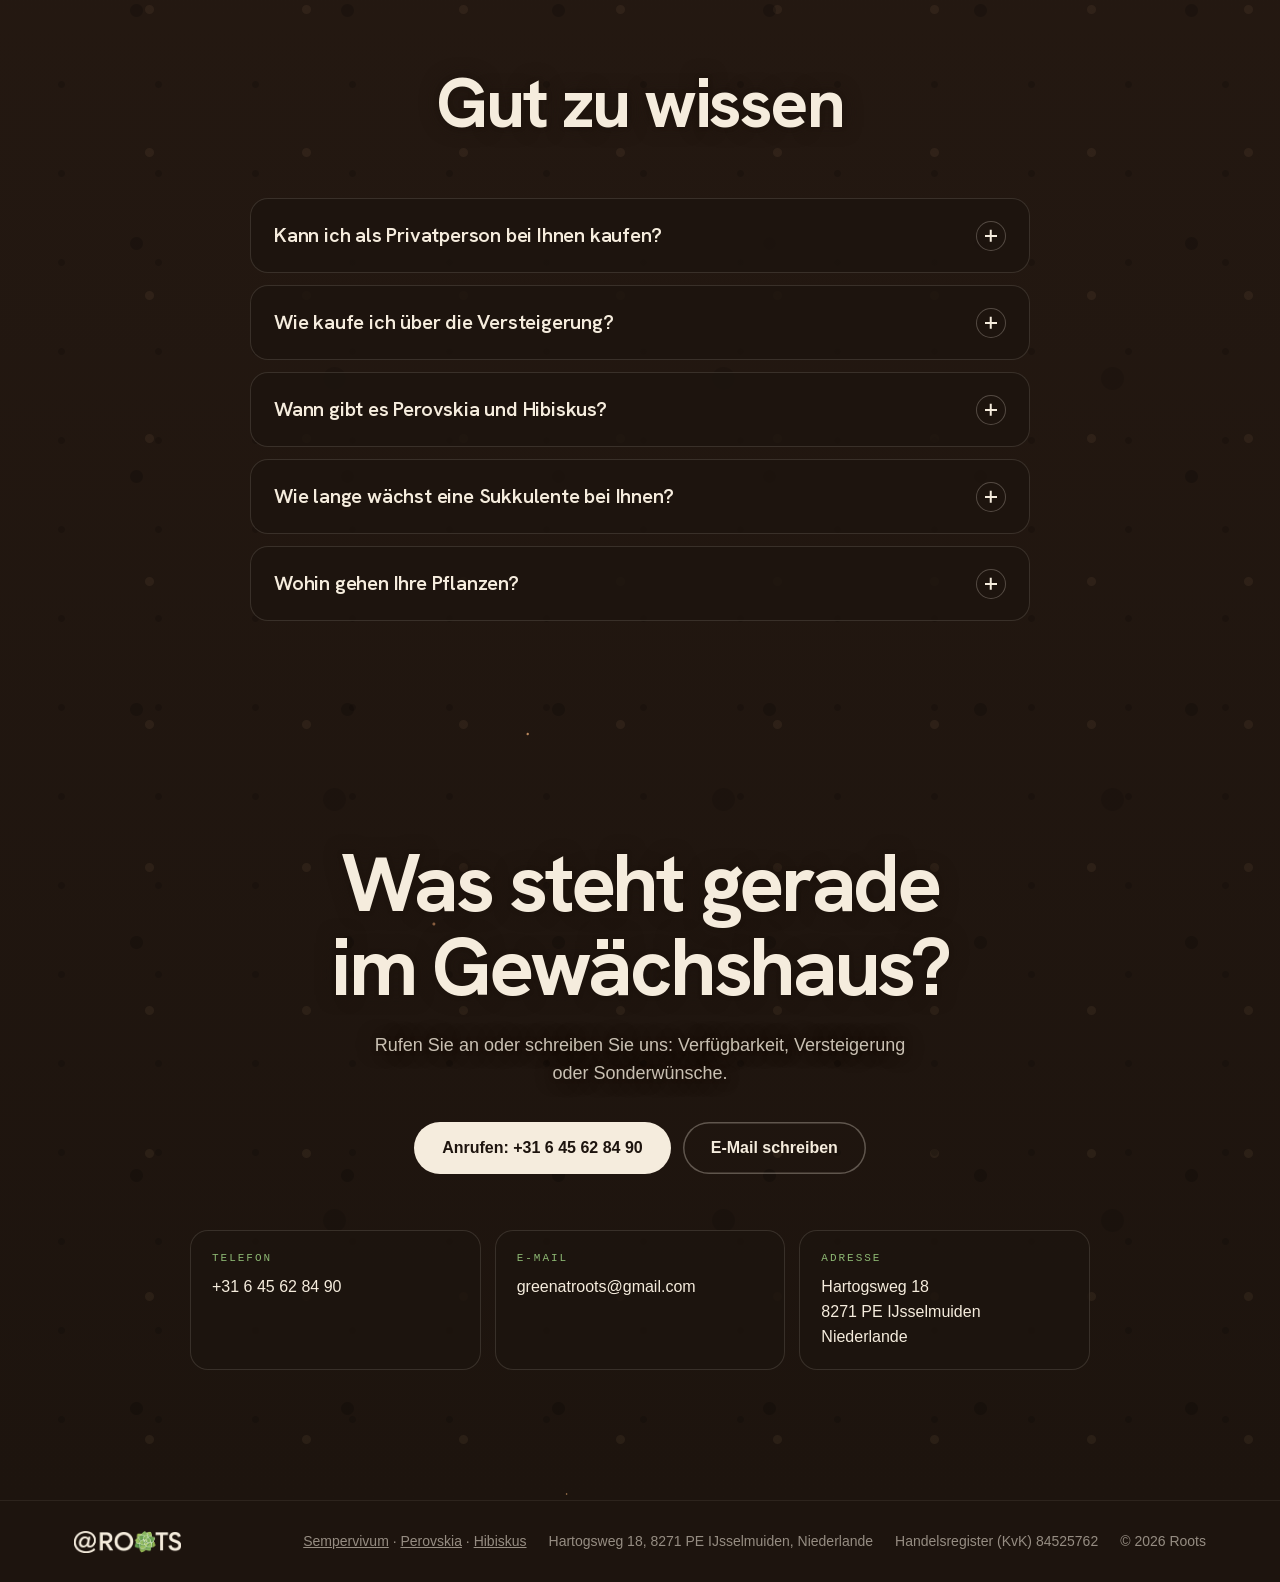
==== commit 13612316: "Laatste twee woorden van koppen en korte alinea's bij elkaar (geen los woord in Safari 16.3) Co-Auth" ====
--- a/docs/de/index.html
+++ b/docs/de/index.html
@@ -42,8 +42,8 @@
   <section class="hero" id="start" aria-labelledby="h1">
     <div class="wrap">
       <p class="badge"><i></i>Gärtnerei in IJsselmuiden (NL) · seit 2021</p>
-      <h1 id="h1">Starke Sukkulenten für Ihr Sortiment.</h1>
-      <p class="lede">Sempervivum, Perovskia und Hibiskus aus eigener Gärtnerei. Kaufen Sie über Royal FloraHolland oder direkt bei uns.</p>
+      <h1 id="h1">Starke Sukkulenten für Ihr Sortiment.</h1>
+      <p class="lede">Sempervivum, Perovskia und Hibiskus aus eigener Gärtnerei. Kaufen Sie über Royal FloraHolland oder direkt bei uns.</p>
       <div class="hero-cta">
         <a class="btn btn-dark" href="#pflanzen">Unsere Pflanzen <span class="arr" aria-hidden="true">→</span></a>
         <a class="btn btn-line" href="#einkauf">So kaufen Sie bei uns</a>
@@ -65,7 +65,7 @@
     <section class="proc" id="anbau" aria-labelledby="h-proc">
       <div class="wrap">
         <div class="sec-title">
-          <h2 id="h-proc">Vom Steckling zum Kunden</h2>
+          <h2 id="h-proc">Vom Steckling zum Kunden</h2>
           <span class="scribble">in die Erde, aus dem Gewächshaus</span>
           <p>Erst eine gute Wurzel, der Rest folgt. Öffnen Sie einen Schritt für mehr.</p>
         </div>
@@ -74,7 +74,7 @@
           <ol class="steps">
             <li class="step l">
               <details class="st">
-                <summary><span class="st-main"><span class="ico"><svg viewBox="0 0 24 24" fill="none" stroke="currentColor" stroke-width="1.6" stroke-linecap="round" stroke-linejoin="round" aria-hidden="true"><path d="M12 21v-7"/><path d="M12 14c-4.5 0-7-2.8-7-7.5 4.6 0 7 2.6 7 7.5z"/><path d="M12 12c0-4.3 2.2-7 6.5-7 0 4.2-2.3 7-6.5 7z"/><path d="M8.5 21h7"/></svg></span><span class="st-body"><h3>Eigene Stecklinge</h3></span><i class="plus" aria-hidden="true"></i></span></summary>
+                <summary><span class="st-main"><span class="ico"><svg viewBox="0 0 24 24" fill="none" stroke="currentColor" stroke-width="1.6" stroke-linecap="round" stroke-linejoin="round" aria-hidden="true"><path d="M12 21v-7"/><path d="M12 14c-4.5 0-7-2.8-7-7.5 4.6 0 7 2.6 7 7.5z"/><path d="M12 12c0-4.3 2.2-7 6.5-7 0 4.2-2.3 7-6.5 7z"/><path d="M8.5 21h7"/></svg></span><span class="st-body"><h3>Eigene Stecklinge</h3></span><i class="plus" aria-hidden="true"></i></span></summary>
                 <div class="st-more"><p>Unsere Sukkulenten beginnen als Stecklinge, die wir selbst schneiden.</p></div>
               </details>
             </li>
@@ -92,7 +92,7 @@
             </li>
             <li class="step r">
               <details class="st">
-                <summary><span class="st-main"><span class="ico"><svg viewBox="0 0 24 24" fill="none" stroke="currentColor" stroke-width="1.6" stroke-linecap="round" stroke-linejoin="round" aria-hidden="true"><path d="M3 20V10l4.5-5 4.5 5 4.5-5 4.5 5v10z"/><path d="M12 10v10"/><path d="M3 14.5h18"/></svg></span><span class="st-body"><h3>Wachsen im Gewächshaus</h3><span class="chips"><span>6–8 Monate</span><span>Mineralien und Dünger</span></span></span><i class="plus" aria-hidden="true"></i></span></summary>
+                <summary><span class="st-main"><span class="ico"><svg viewBox="0 0 24 24" fill="none" stroke="currentColor" stroke-width="1.6" stroke-linecap="round" stroke-linejoin="round" aria-hidden="true"><path d="M3 20V10l4.5-5 4.5 5 4.5-5 4.5 5v10z"/><path d="M12 10v10"/><path d="M3 14.5h18"/></svg></span><span class="st-body"><h3>Wachsen im Gewächshaus</h3><span class="chips"><span>6–8 Monate</span><span>Mineralien und Dünger</span></span></span><i class="plus" aria-hidden="true"></i></span></summary>
                 <div class="st-more"><p>In unserem Gewächshaus in IJsselmuiden wächst die Pflanze heran.</p><figure class="st-photo"><picture><source type="image/webp" srcset="../img/stap-groeien-560.webp 560w, ../img/stap-groeien.webp 720w" sizes="260px"><img src="../img/stap-groeien.jpg" srcset="../img/stap-groeien-560.jpg 560w, ../img/stap-groeien.jpg 720w" sizes="260px" alt="Ein rot-gelbes Sempervivum im Topf, dahinter ein Gewächshaus voller gleicher Pflanzen" width="720" height="900" loading="lazy" decoding="async"></picture></figure></div>
               </details>
             </li>
@@ -107,7 +107,7 @@
             </li>
             <li class="step r">
               <details class="st">
-                <summary><span class="st-main"><span class="ico"><svg viewBox="0 0 24 24" fill="none" stroke="currentColor" stroke-width="1.6" stroke-linecap="round" stroke-linejoin="round" aria-hidden="true"><circle cx="12" cy="12" r="8.5"/><path d="M12 12l4.2-2.8"/><path d="M12 4.6v1.6M19.4 12h-1.6M12 19.4v-1.6M4.6 12h1.6"/><circle cx="12" cy="12" r=".9" fill="currentColor"/></svg></span><span class="st-body"><h3>Versteigerung oder direkt</h3><span class="chips"><span>Floriday</span><span>Direkt</span></span></span><i class="plus" aria-hidden="true"></i></span></summary>
+                <summary><span class="st-main"><span class="ico"><svg viewBox="0 0 24 24" fill="none" stroke="currentColor" stroke-width="1.6" stroke-linecap="round" stroke-linejoin="round" aria-hidden="true"><circle cx="12" cy="12" r="8.5"/><path d="M12 12l4.2-2.8"/><path d="M12 4.6v1.6M19.4 12h-1.6M12 19.4v-1.6M4.6 12h1.6"/><circle cx="12" cy="12" r=".9" fill="currentColor"/></svg></span><span class="st-body"><h3>Versteigerung oder direkt</h3><span class="chips"><span>Floriday</span><span>Direkt</span></span></span><i class="plus" aria-hidden="true"></i></span></summary>
                 <div class="st-more"><p>Wir verkaufen über die Versteigerung von Royal FloraHolland oder direkt an den Käufer.</p><figure class="st-photo"><picture><source type="image/webp" srcset="../img/stap-verkoopklaar-560.webp 560w, ../img/stap-verkoopklaar.webp 720w" sizes="260px"><img src="../img/stap-verkoopklaar.jpg" srcset="../img/stap-verkoopklaar-560.jpg 560w, ../img/stap-verkoopklaar.jpg 720w" sizes="260px" alt="Verkaufsfertige Sempervivum im Topf auf dem Gewächshaustisch" width="720" height="900" loading="lazy" decoding="async"></picture></figure></div>
               </details>
             </li>
@@ -124,15 +124,15 @@
 
     <section class="plants sec" id="pflanzen" aria-labelledby="h-plants">
       <div class="wrap sec-title">
-        <h2 id="h-plants">Unsere Pflanzen</h2>
+        <h2 id="h-plants">Unsere Pflanzen</h2>
         <span class="scribble">Sempervivum zuerst</span>
-        <p>Sempervivum ist unser Hauptprodukt. In der Saison kultivieren wir auch Perovskia und Hibiskus.</p>
+        <p>Sempervivum ist unser Hauptprodukt. In der Saison kultivieren wir auch Perovskia und Hibiskus.</p>
       </div>
       <div class="carousel">
         <button class="car-btn prev" type="button" id="prev" aria-label="Vorherige Pflanzen"><svg viewBox="0 0 24 24" fill="none" stroke="currentColor" stroke-width="2" stroke-linecap="round" stroke-linejoin="round" aria-hidden="true"><path d="M15 5l-7 7 7 7"/></svg></button>
         <div class="cases" id="cases" tabindex="0" role="region" aria-label="Pflanzen">
-          <a class="case" href="../de/sempervivum/#chick-charms" aria-labelledby="t-chick-charms"><figure style="margin:0;height:100%"><picture><source type="image/webp" srcset="../img/chick-charms-560.webp 560w, ../img/chick-charms.webp 900w" sizes="(max-width:640px) 84vw, (max-width:900px) 50vw, 380px"><img src="../img/chick-charms.jpg" srcset="../img/chick-charms-560.jpg 560w, ../img/chick-charms.jpg 900w" sizes="(max-width:640px) 84vw, (max-width:900px) 50vw, 380px" alt="Sempervivum Chick Charms Gold Rush: Rosetten in Gold und Rot" width="900" height="900" loading="lazy" decoding="async"></picture><figcaption><span class="tag">Sempervivum</span><h3 id="t-chick-charms">Chick Charms®</h3><p>Sempervivum in vielen Farben.</p></figcaption></figure></a>
-          <a class="case" href="../de/sempervivum/#giants" aria-labelledby="t-giants"><figure style="margin:0;height:100%"><picture><source type="image/webp" srcset="../img/giants-560.webp 560w, ../img/giants.webp 1000w" sizes="(max-width:640px) 84vw, (max-width:900px) 50vw, 380px"><img src="../img/giants.jpg" srcset="../img/giants-560.jpg 560w, ../img/giants.jpg 1000w" sizes="(max-width:640px) 84vw, (max-width:900px) 50vw, 380px" alt="Sempervivum Chick Charms Giants Emerald Explosion: große Rosette in einem grünen Topf" width="1000" height="1000" loading="lazy" decoding="async"></picture><figcaption><span class="tag">Sempervivum</span><h3 id="t-giants">Chick Charms® Giants</h3><p>Chick Charms mit extra großen Rosetten.</p></figcaption></figure></a>
+          <a class="case" href="../de/sempervivum/#chick-charms" aria-labelledby="t-chick-charms"><figure style="margin:0;height:100%"><picture><source type="image/webp" srcset="../img/chick-charms-560.webp 560w, ../img/chick-charms.webp 900w" sizes="(max-width:640px) 84vw, (max-width:900px) 50vw, 380px"><img src="../img/chick-charms.jpg" srcset="../img/chick-charms-560.jpg 560w, ../img/chick-charms.jpg 900w" sizes="(max-width:640px) 84vw, (max-width:900px) 50vw, 380px" alt="Sempervivum Chick Charms Gold Rush: Rosetten in Gold und Rot" width="900" height="900" loading="lazy" decoding="async"></picture><figcaption><span class="tag">Sempervivum</span><h3 id="t-chick-charms">Chick Charms®</h3><p>Sempervivum in vielen Farben.</p></figcaption></figure></a>
+          <a class="case" href="../de/sempervivum/#giants" aria-labelledby="t-giants"><figure style="margin:0;height:100%"><picture><source type="image/webp" srcset="../img/giants-560.webp 560w, ../img/giants.webp 1000w" sizes="(max-width:640px) 84vw, (max-width:900px) 50vw, 380px"><img src="../img/giants.jpg" srcset="../img/giants-560.jpg 560w, ../img/giants.jpg 1000w" sizes="(max-width:640px) 84vw, (max-width:900px) 50vw, 380px" alt="Sempervivum Chick Charms Giants Emerald Explosion: große Rosette in einem grünen Topf" width="1000" height="1000" loading="lazy" decoding="async"></picture><figcaption><span class="tag">Sempervivum</span><h3 id="t-giants">Chick Charms® Giants</h3><p>Chick Charms mit extra großen Rosetten.</p></figcaption></figure></a>
           <a class="case" href="../de/sempervivum/#colorockz" aria-labelledby="t-colorockz"><figure style="margin:0;height:100%"><picture><source type="image/webp" srcset="../img/colorockz-560.webp 560w, ../img/colorockz.webp 900w" sizes="(max-width:640px) 84vw, (max-width:900px) 50vw, 380px"><img src="../img/colorockz.jpg" srcset="../img/colorockz-560.jpg 560w, ../img/colorockz.jpg 900w" sizes="(max-width:640px) 84vw, (max-width:900px) 50vw, 380px" alt="Sempervivum Colorockz Lemon Flare: volle Rosetten in Grün mit roten Spitzen" width="900" height="900" loading="lazy" decoding="async"></picture><figcaption><span class="tag">Sempervivum</span><h3 id="t-colorockz">Colorockz®</h3><p>Robuste Sempervivum, die mit den Jahreszeiten die Farbe wechseln.</p></figcaption></figure></a>
           <a class="case" href="../de/perovskia/" aria-labelledby="t-perovskia"><figure style="margin:0;height:100%"><img src="../img/perovskia.jpg" srcset="../img/perovskia-560.jpg 560w, ../img/perovskia.jpg 900w" sizes="(max-width:640px) 84vw, (max-width:900px) 50vw, 380px" alt="Perovskia Prime Time: Blauraute mit lavendelvioletten Blüten" width="900" height="900" loading="lazy" decoding="async"><figcaption><span class="tag season">Mai – September</span><h3 id="t-perovskia">Perovskia</h3><p>Blauraute mit lavendelvioletten Blüten.</p></figcaption></figure></a>
           <a class="case" href="../de/hibiscus/" aria-labelledby="t-hibiscus"><figure style="margin:0;height:100%"><picture><source type="image/webp" srcset="../img/hibiscus-560.webp 560w, ../img/hibiscus.webp 933w" sizes="(max-width:640px) 84vw, (max-width:900px) 50vw, 380px"><img src="../img/hibiscus.jpg" srcset="../img/hibiscus-560.jpg 560w, ../img/hibiscus.jpg 933w" sizes="(max-width:640px) 84vw, (max-width:900px) 50vw, 380px" alt="Hibiskus mit großer weißer Blüte" width="933" height="933" loading="lazy" decoding="async"></picture><figcaption><span class="tag season">Sommer</span><h3 id="t-hibiscus">Hibiskus</h3><p>Sommerblüher mit großen Blüten.</p></figcaption></figure></a>
@@ -146,9 +146,9 @@
       <div class="wrap about-grid">
         <figure class="about-photo"><picture><source type="image/webp" srcset="../img/stefan-christol-rond-560.webp 560w, ../img/stefan-christol-rond.webp 640w" sizes="(max-width:760px) 160px, 250px"><img src="../img/stefan-christol-rond.jpg" srcset="../img/stefan-christol-rond-560.jpg 560w, ../img/stefan-christol-rond.jpg 640w" sizes="(max-width:760px) 160px, 250px" alt="Stefan und Christel am Gewächshaus, mit Perovskia im Topf" width="640" height="640" loading="lazy" decoding="async"></picture></figure>
         <div class="about-txt">
-          <h2 id="h-about">Unsere Wurzeln</h2>
+          <h2 id="h-about">Unsere Wurzeln</h2>
           <span class="scribble">im Gartenbau aufgewachsen</span>
-          <p>Stefan und Christel haben Roots 2021 gegründet. 2022 kauften sie das Gewächshaus am Hartogsweg in IJsselmuiden.</p>
+          <p>Stefan und Christel haben Roots 2021 gegründet. 2022 kauften sie das Gewächshaus am Hartogsweg in IJsselmuiden.</p>
           <details class="more">
             <summary>Unsere Geschichte<i class="plus" aria-hidden="true"></i></summary>
             <p>Stefan ist im Gartenbau aufgewachsen: auf einer Rosengärtnerei mit 600.000 m² und im Gartenbau in Afrika. Gemeinsam haben sie klein angefangen, doch schon bald war das Gewächshaus voll. Dieses Wachstum ging nie auf Kosten der Qualität: Vom ersten Steckling bis zur Pflanze auf dem Wagen achten sie auf jedes Detail.</p>
@@ -161,24 +161,24 @@
 
     <section class="buy sec" id="einkauf" aria-labelledby="h-buy">
       <div class="wrap sec-title">
-        <h2 id="h-buy">So kaufen Sie bei uns</h2>
+        <h2 id="h-buy">So kaufen Sie bei uns</h2>
         <span class="scribble">Versteigerung oder direkt</span>
       </div>
       <div class="wrap buy-grid">
         <div class="buy-card">
           <div class="ico"><svg viewBox="0 0 24 24" fill="none" stroke="currentColor" stroke-width="1.6" stroke-linecap="round" stroke-linejoin="round" aria-hidden="true"><circle cx="12" cy="12" r="8.5"/><path d="M12 12l4.2-2.8"/><path d="M12 4.6v1.6M19.4 12h-1.6M12 19.4v-1.6M4.6 12h1.6"/><circle cx="12" cy="12" r=".9" fill="currentColor"/></svg></div>
-          <h3>Über die Versteigerung</h3>
-          <p>Kaufen Sie über Royal FloraHolland: Dafür brauchen Sie eine Mitgliedschaft, bestellt wird über Floriday.</p>
+          <h3>Über die Versteigerung</h3>
+          <p>Kaufen Sie über Royal FloraHolland: Dafür brauchen Sie eine Mitgliedschaft, bestellt wird über Floriday.</p>
         </div>
         <div class="buy-card">
           <div class="ico"><svg viewBox="0 0 24 24" fill="none" stroke="currentColor" stroke-width="1.6" stroke-linecap="round" stroke-linejoin="round" aria-hidden="true"><path d="M5 4h3.5l1.8 4.6-2.3 1.4a11 11 0 005 5l1.4-2.3L19 14.5V18a2 2 0 01-2 2A15 15 0 013 6a2 2 0 012-2z"/></svg></div>
           <h3>Direkt</h3>
-          <p>Rufen Sie an oder schreiben Sie uns, um zu erfahren, was gerade im Gewächshaus steht.</p>
+          <p>Rufen Sie an oder schreiben Sie uns, um zu erfahren, was gerade im Gewächshaus steht.</p>
         </div>
         <div class="buy-card">
           <div class="ico"><svg viewBox="0 0 24 24" fill="none" stroke="currentColor" stroke-width="1.6" stroke-linecap="round" stroke-linejoin="round" aria-hidden="true"><path d="M4 20l1-4.2L16.2 4.6a2 2 0 012.8 0l.4.4a2 2 0 010 2.8L8.2 19z"/><path d="M14.5 6.3l3.2 3.2"/></svg></div>
           <h3>Sonderwünsche</h3>
-          <p>Kontaktieren Sie uns für individuelle Wünsche, geschäftlich oder privat.</p>
+          <p>Kontaktieren Sie uns für individuelle Wünsche, geschäftlich oder privat.</p>
         </div>
       </div>
       <div class="wrap dest">
@@ -195,7 +195,7 @@
 
     <section class="faq-sec sec" id="fragen" aria-labelledby="h-faq">
       <div class="wrap sec-title">
-        <h2 id="h-faq">Gut zu wissen</h2>
+        <h2 id="h-faq">Gut zu wissen</h2>
       </div>
       <div class="wrap">
         <div class="faq">
@@ -210,8 +210,8 @@
 
     <section class="contact sec" id="kontakt" aria-labelledby="h-contact">
       <div class="wrap">
-        <h2 id="h-contact">Was steht gerade im Gewächshaus?</h2>
-        <p class="lede">Rufen Sie an oder schreiben Sie uns: Verfügbarkeit, Versteigerung oder Sonderwünsche.</p>
+        <h2 id="h-contact">Was steht gerade im Gewächshaus?</h2>
+        <p class="lede">Rufen Sie an oder schreiben Sie uns: Verfügbarkeit, Versteigerung oder Sonderwünsche.</p>
         <div class="hero-cta">
           <a class="btn btn-light" href="tel:+31645628490">Anrufen: +31 6 45 62 84 90</a>
           <a class="btn btn-ghost" href="mailto:greenatroots@gmail.com">E-Mail schreiben</a>
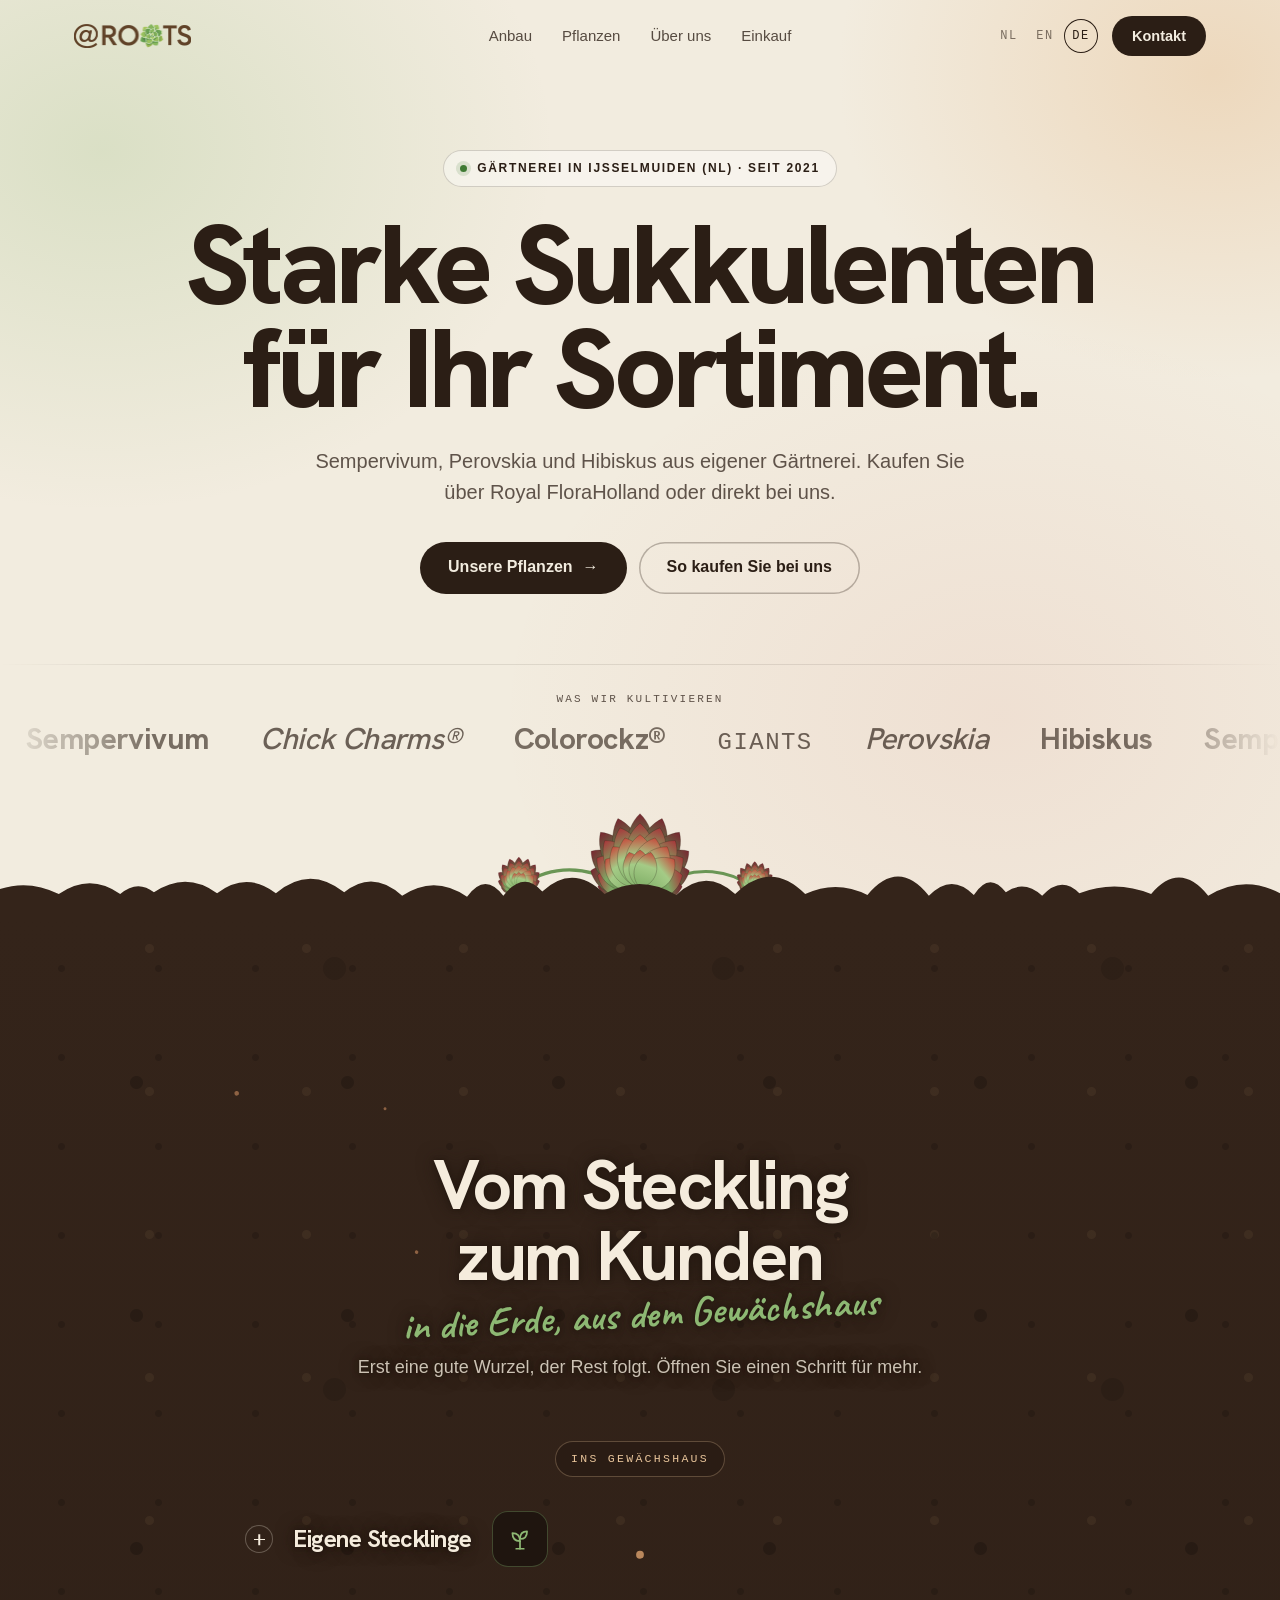
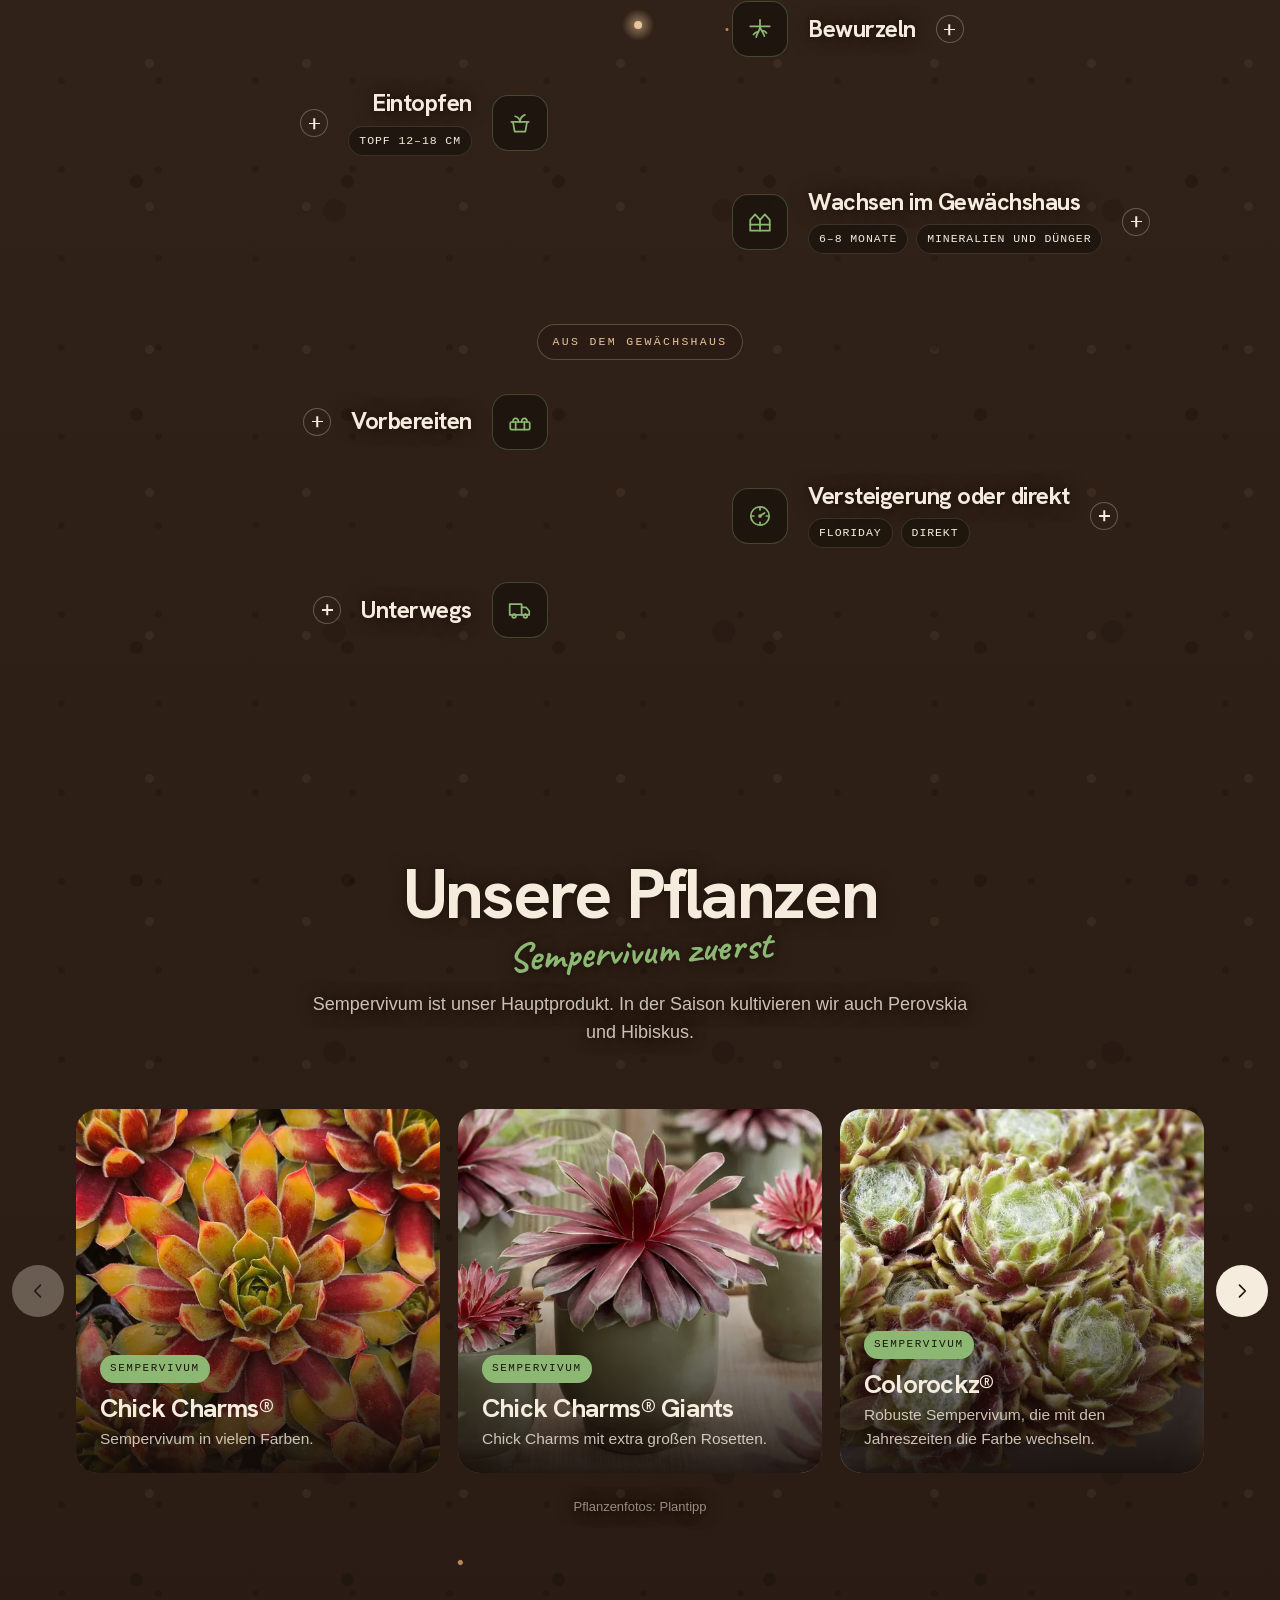
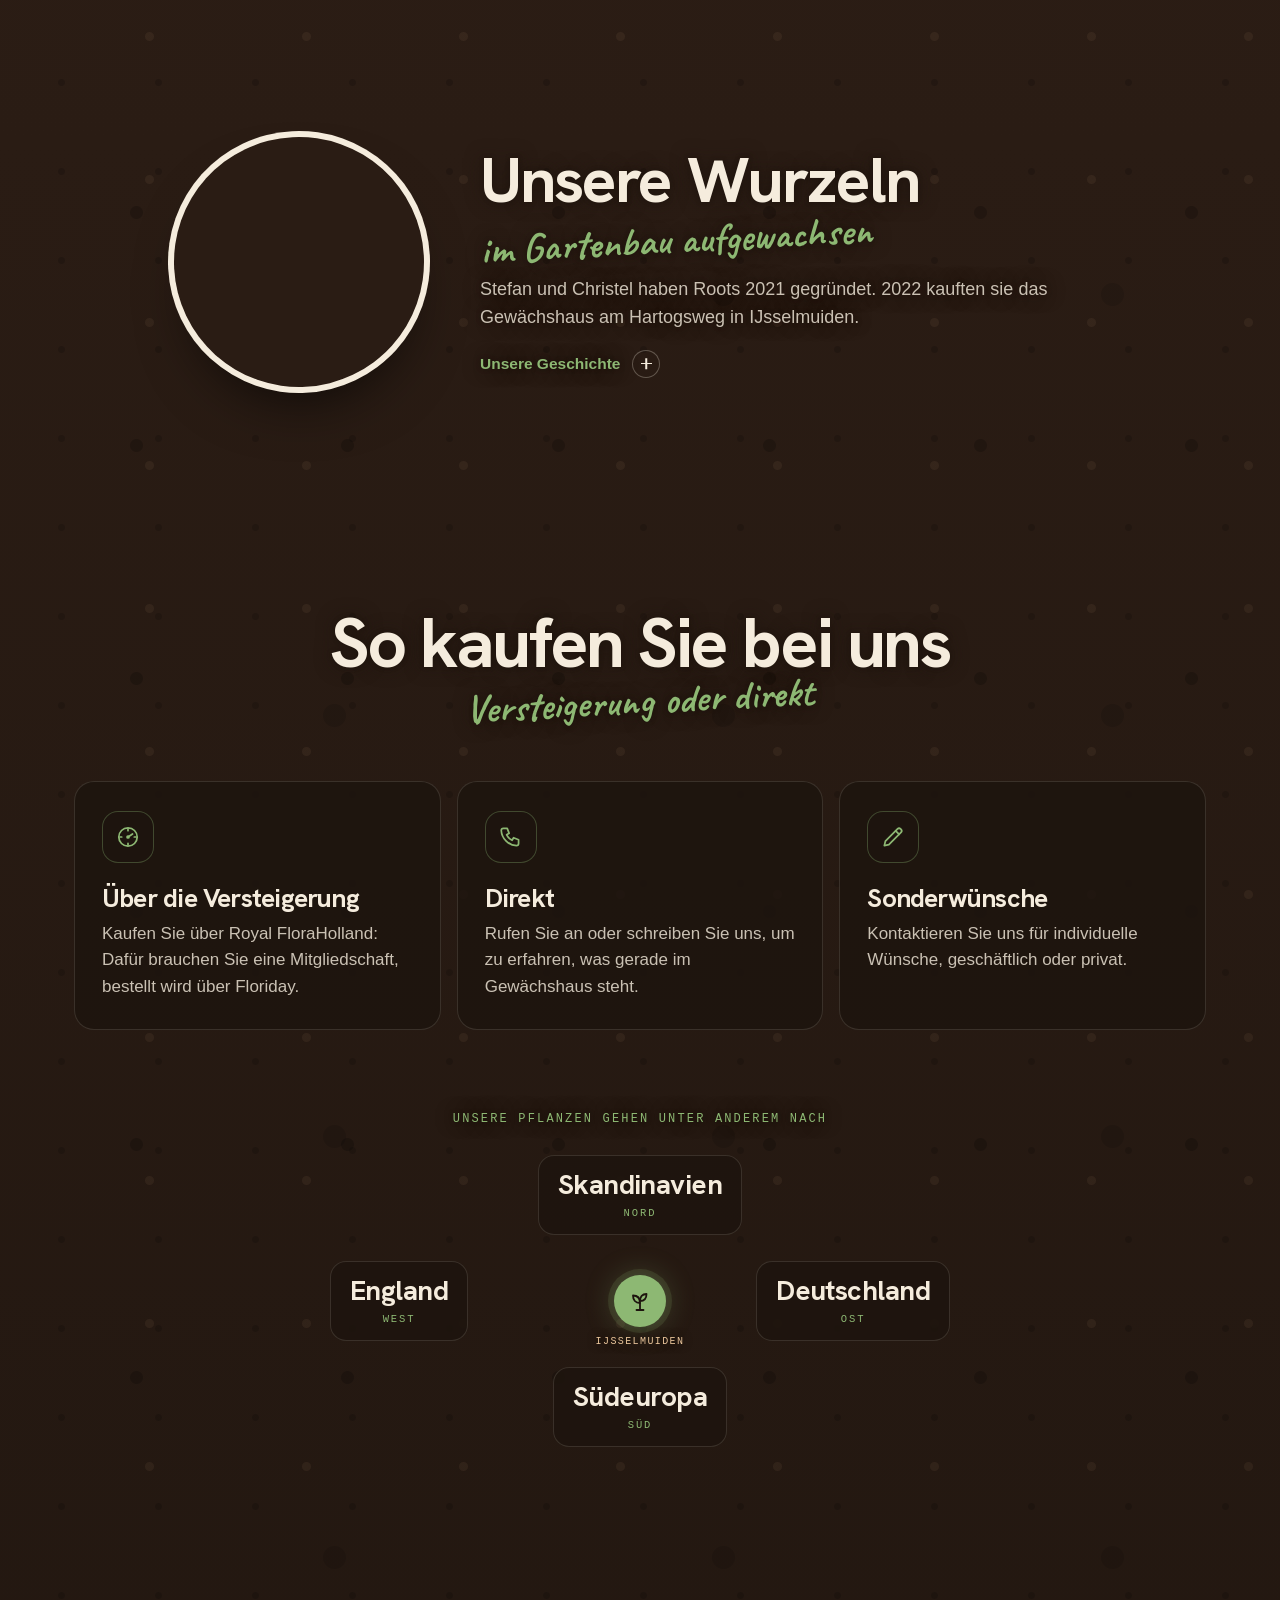
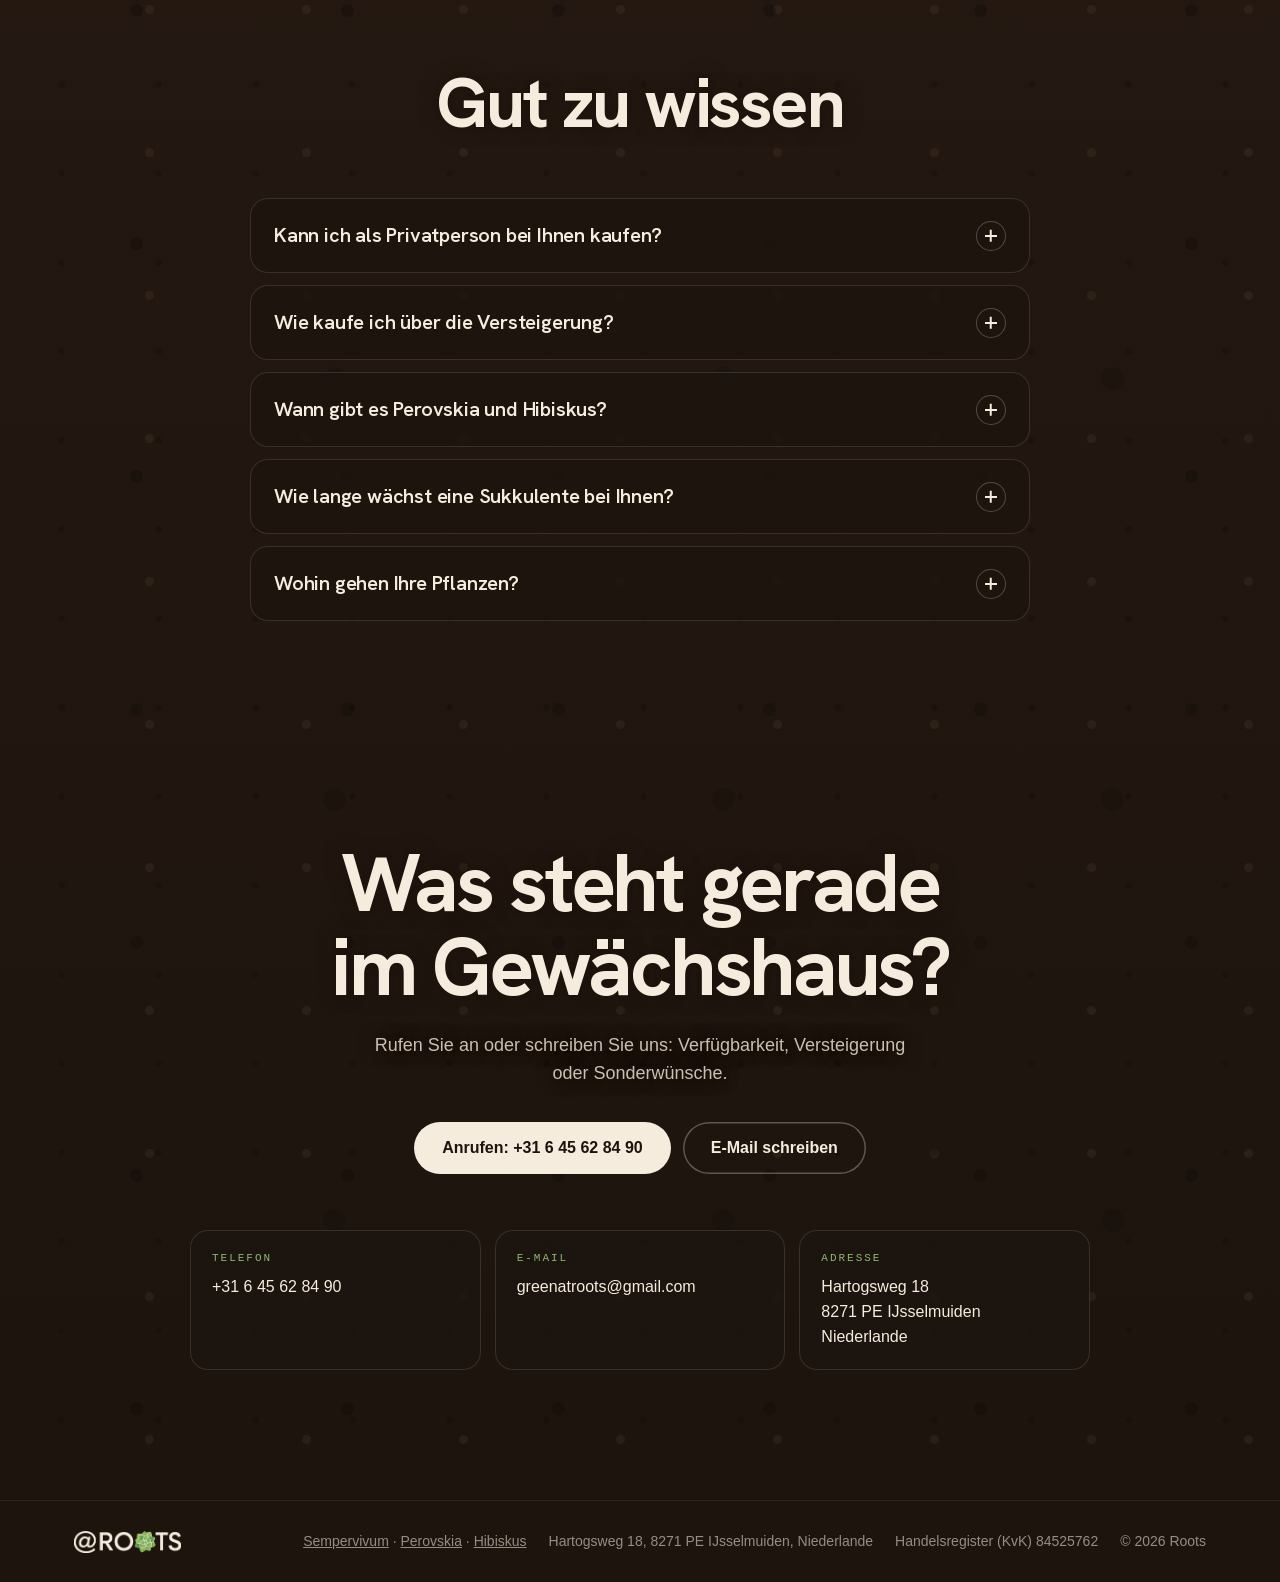
==== commit 5ab6b60d: "Wortel duikt zacht onder koppen en korte teksten door (SVG-masker per tekstregel) Co-Authored-By: Cl" ====
--- a/docs/de/index.html
+++ b/docs/de/index.html
@@ -11,7 +11,7 @@
 <link rel="icon" href="../icon-192.png" sizes="192x192" type="image/png">
 <link rel="apple-touch-icon" href="../apple-touch-icon.png">
 <link rel="preload" href="../fonts/hanken-grotesk-latin.woff2" as="font" type="font/woff2" crossorigin>
-<link rel="stylesheet" href="../css/site.css?v=fe4413ff">
+<link rel="stylesheet" href="../css/site.css?v=d014759c">
 <meta property="og:type" content="website">
 <meta property="og:site_name" content="Roots">
 <meta property="og:title" content="Roots | Sempervivum-Gärtnerei in den Niederlanden">
@@ -237,6 +237,6 @@
     </ul>
   </div>
 </footer>
-<script src="../js/roots.js?v=fe4413ff" defer></script>
+<script src="../js/roots.js?v=d014759c" defer></script>
 </body>
 </html>
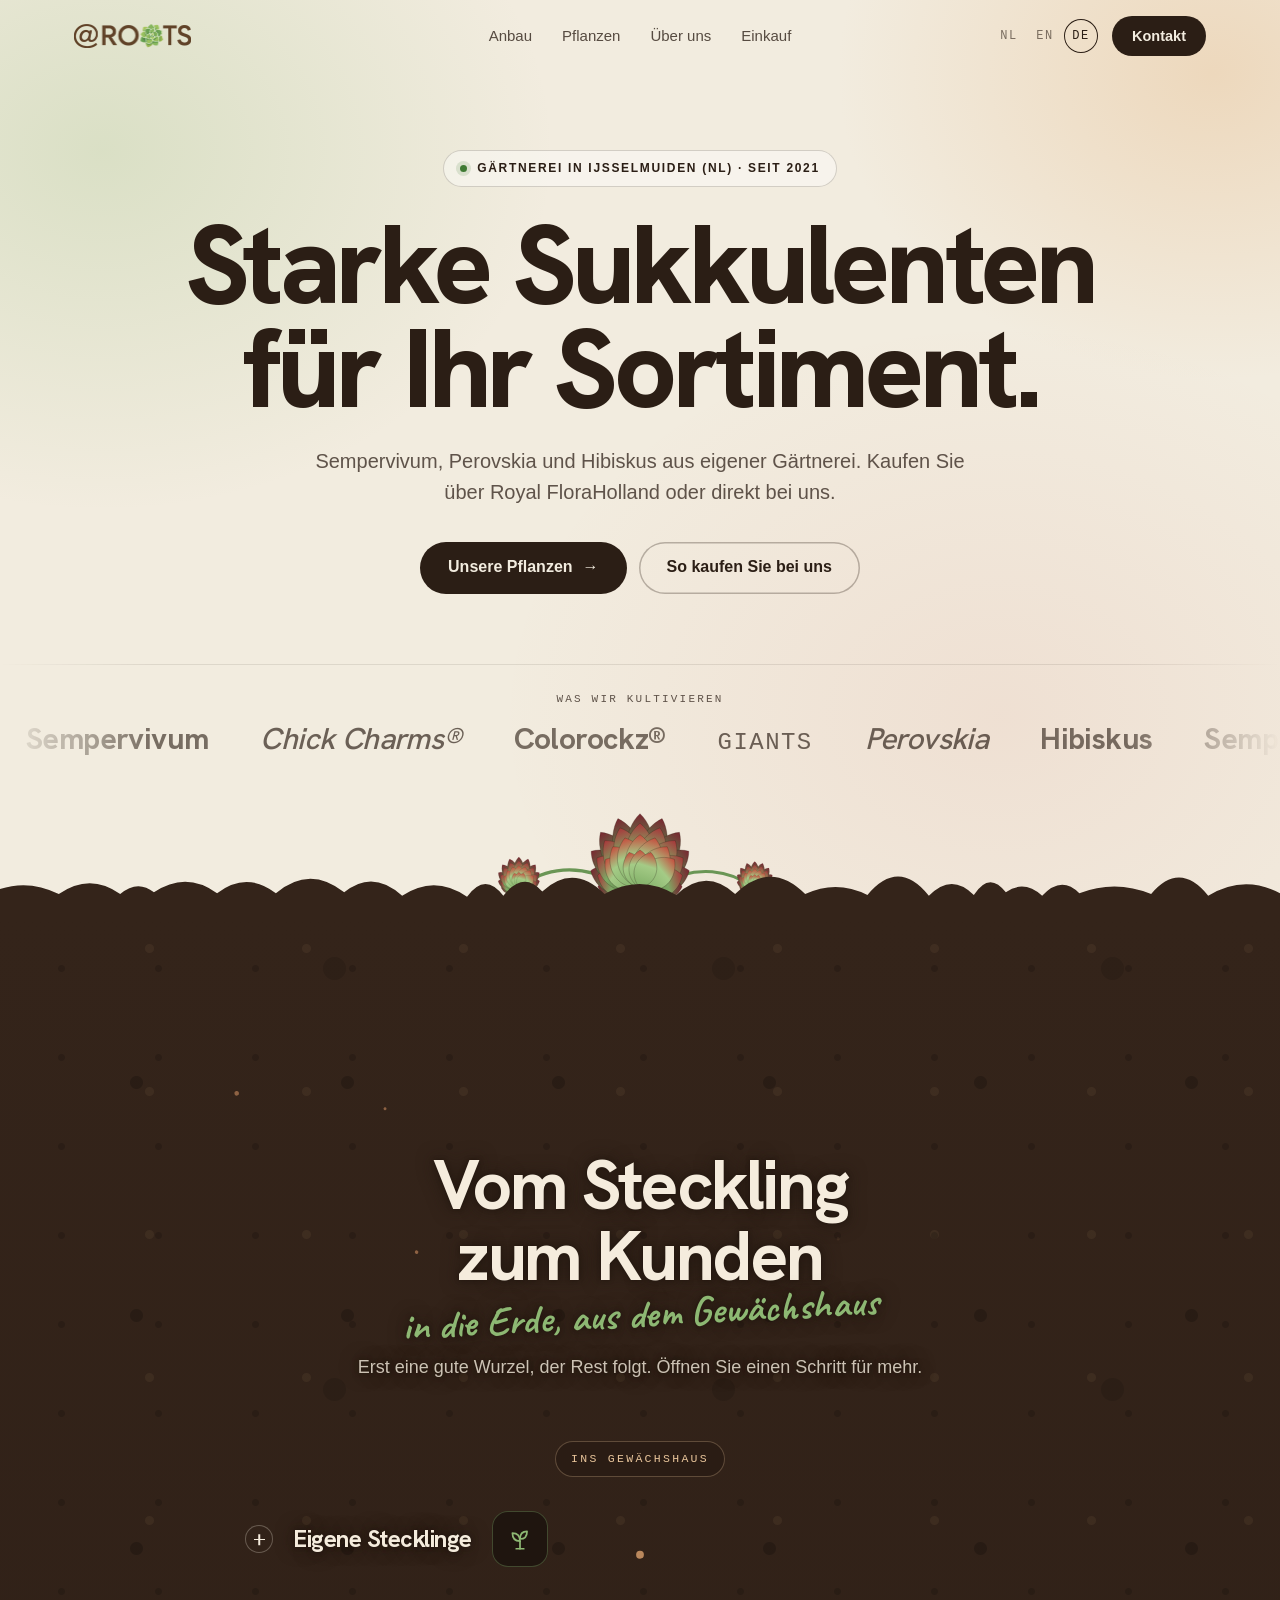
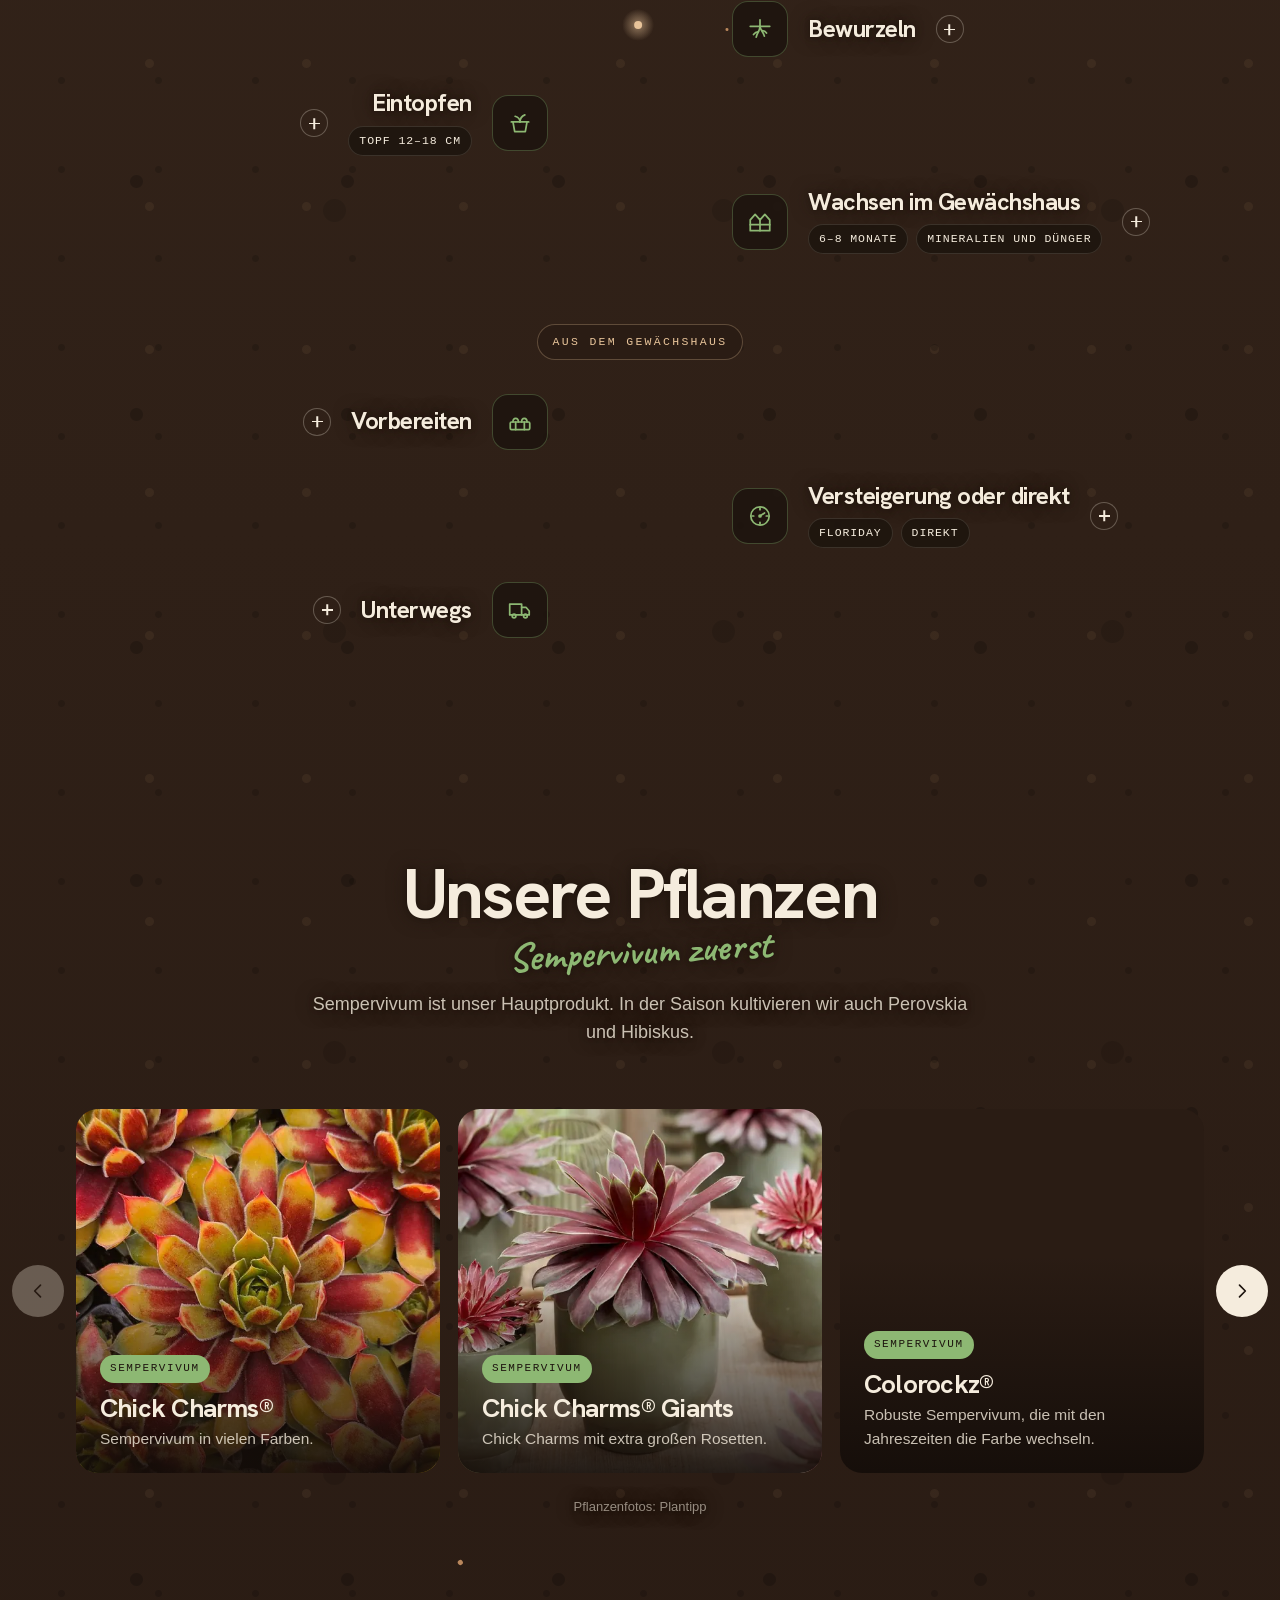
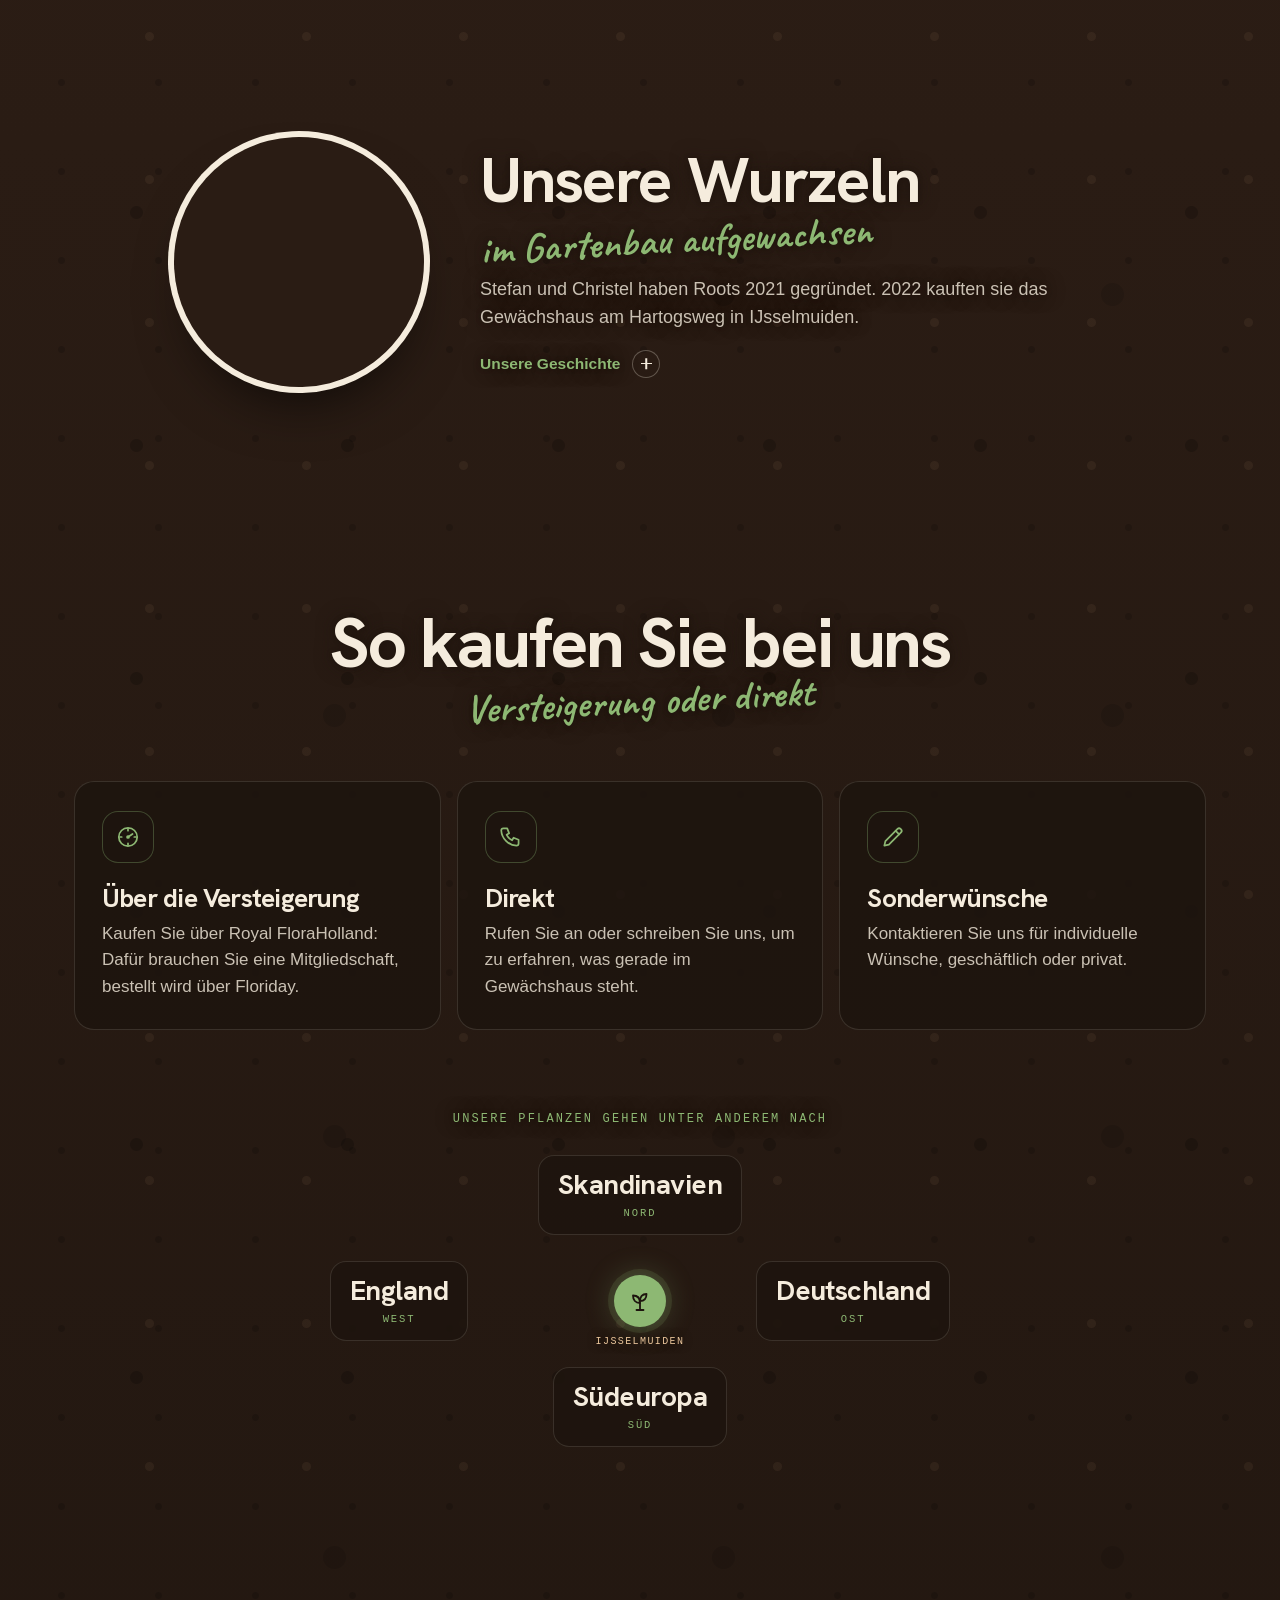
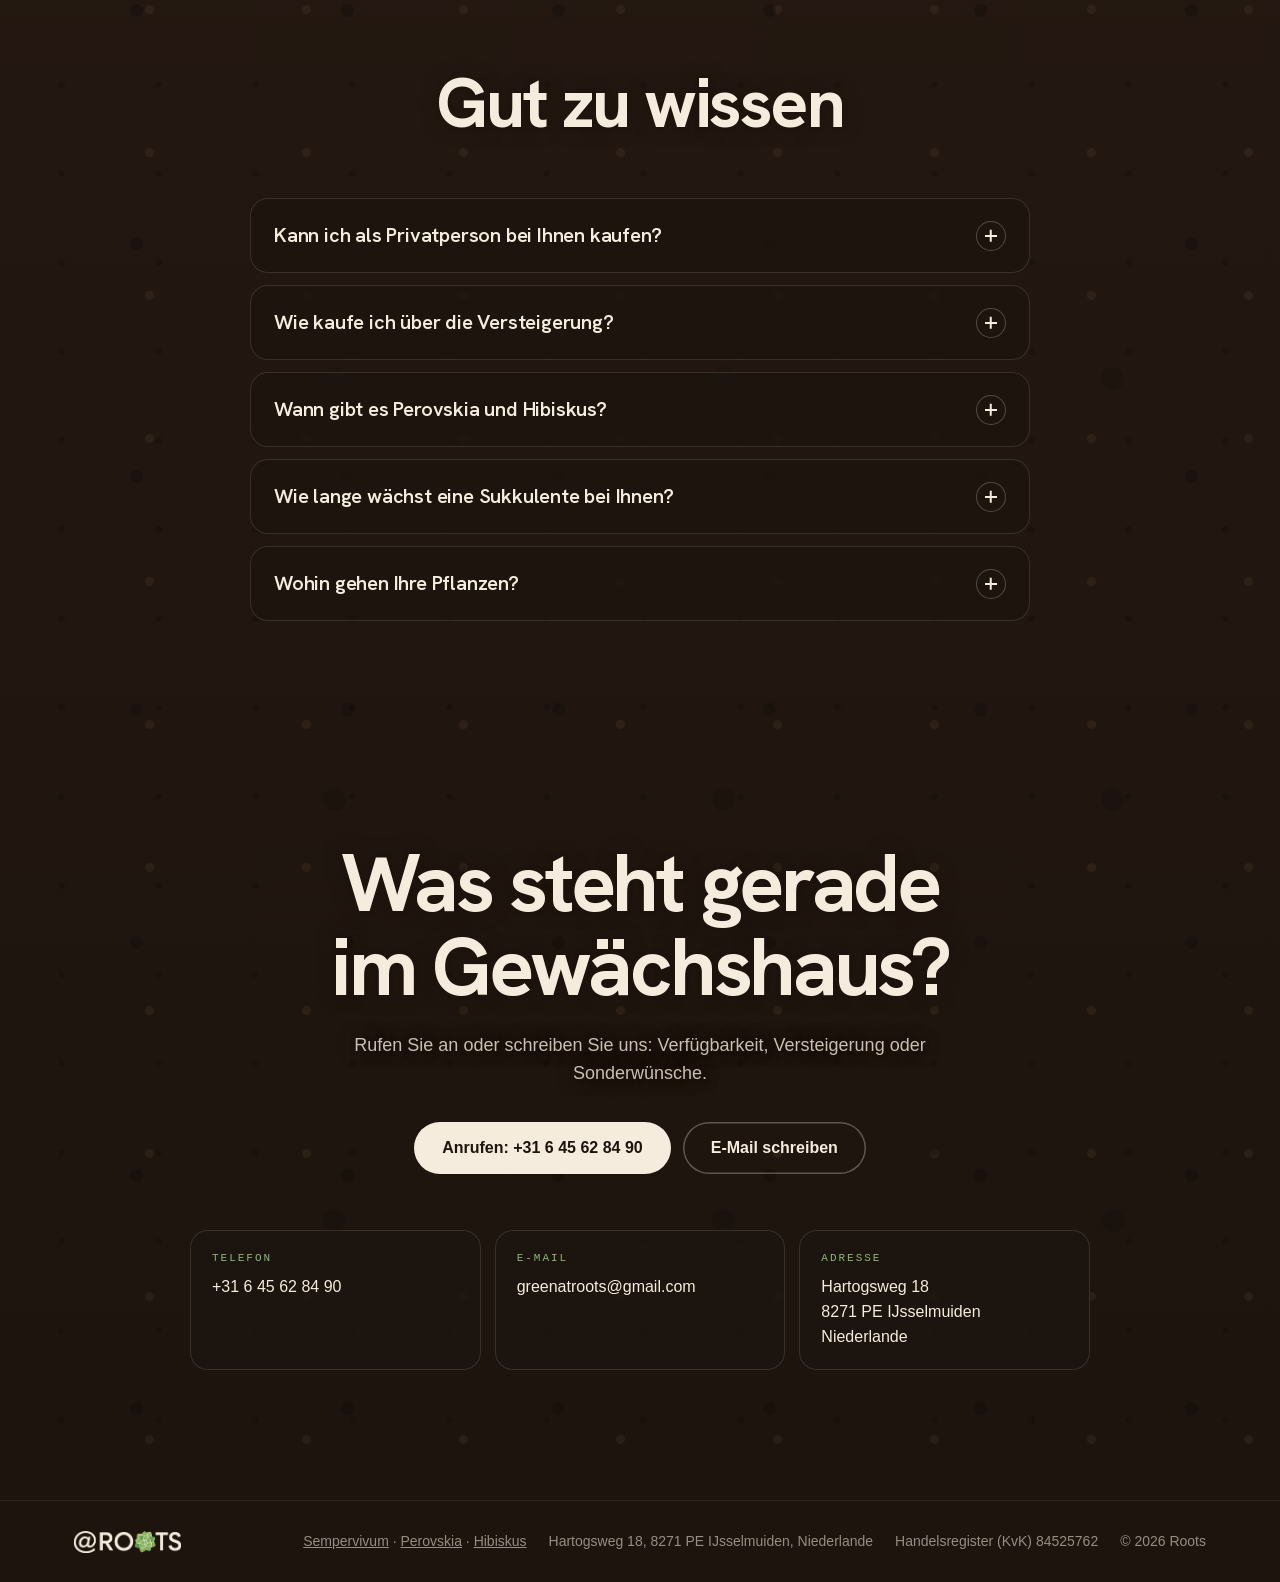
==== commit afb35a92: "Alleen korte woordparen aan elkaar; koppen breken nooit buiten beeld Co-Authored-By: Claude Opus 5.5" ====
--- a/docs/de/index.html
+++ b/docs/de/index.html
@@ -11,7 +11,7 @@
 <link rel="icon" href="../icon-192.png" sizes="192x192" type="image/png">
 <link rel="apple-touch-icon" href="../apple-touch-icon.png">
 <link rel="preload" href="../fonts/hanken-grotesk-latin.woff2" as="font" type="font/woff2" crossorigin>
-<link rel="stylesheet" href="../css/site.css?v=d014759c">
+<link rel="stylesheet" href="../css/site.css?v=512a0390">
 <meta property="og:type" content="website">
 <meta property="og:site_name" content="Roots">
 <meta property="og:title" content="Roots | Sempervivum-Gärtnerei in den Niederlanden">
@@ -42,7 +42,7 @@
   <section class="hero" id="start" aria-labelledby="h1">
     <div class="wrap">
       <p class="badge"><i></i>Gärtnerei in IJsselmuiden (NL) · seit 2021</p>
-      <h1 id="h1">Starke Sukkulenten für Ihr Sortiment.</h1>
+      <h1 id="h1">Starke Sukkulenten für Ihr Sortiment.</h1>
       <p class="lede">Sempervivum, Perovskia und Hibiskus aus eigener Gärtnerei. Kaufen Sie über Royal FloraHolland oder direkt bei uns.</p>
       <div class="hero-cta">
         <a class="btn btn-dark" href="#pflanzen">Unsere Pflanzen <span class="arr" aria-hidden="true">→</span></a>
@@ -74,7 +74,7 @@
           <ol class="steps">
             <li class="step l">
               <details class="st">
-                <summary><span class="st-main"><span class="ico"><svg viewBox="0 0 24 24" fill="none" stroke="currentColor" stroke-width="1.6" stroke-linecap="round" stroke-linejoin="round" aria-hidden="true"><path d="M12 21v-7"/><path d="M12 14c-4.5 0-7-2.8-7-7.5 4.6 0 7 2.6 7 7.5z"/><path d="M12 12c0-4.3 2.2-7 6.5-7 0 4.2-2.3 7-6.5 7z"/><path d="M8.5 21h7"/></svg></span><span class="st-body"><h3>Eigene Stecklinge</h3></span><i class="plus" aria-hidden="true"></i></span></summary>
+                <summary><span class="st-main"><span class="ico"><svg viewBox="0 0 24 24" fill="none" stroke="currentColor" stroke-width="1.6" stroke-linecap="round" stroke-linejoin="round" aria-hidden="true"><path d="M12 21v-7"/><path d="M12 14c-4.5 0-7-2.8-7-7.5 4.6 0 7 2.6 7 7.5z"/><path d="M12 12c0-4.3 2.2-7 6.5-7 0 4.2-2.3 7-6.5 7z"/><path d="M8.5 21h7"/></svg></span><span class="st-body"><h3>Eigene Stecklinge</h3></span><i class="plus" aria-hidden="true"></i></span></summary>
                 <div class="st-more"><p>Unsere Sukkulenten beginnen als Stecklinge, die wir selbst schneiden.</p></div>
               </details>
             </li>
@@ -92,7 +92,7 @@
             </li>
             <li class="step r">
               <details class="st">
-                <summary><span class="st-main"><span class="ico"><svg viewBox="0 0 24 24" fill="none" stroke="currentColor" stroke-width="1.6" stroke-linecap="round" stroke-linejoin="round" aria-hidden="true"><path d="M3 20V10l4.5-5 4.5 5 4.5-5 4.5 5v10z"/><path d="M12 10v10"/><path d="M3 14.5h18"/></svg></span><span class="st-body"><h3>Wachsen im Gewächshaus</h3><span class="chips"><span>6–8 Monate</span><span>Mineralien und Dünger</span></span></span><i class="plus" aria-hidden="true"></i></span></summary>
+                <summary><span class="st-main"><span class="ico"><svg viewBox="0 0 24 24" fill="none" stroke="currentColor" stroke-width="1.6" stroke-linecap="round" stroke-linejoin="round" aria-hidden="true"><path d="M3 20V10l4.5-5 4.5 5 4.5-5 4.5 5v10z"/><path d="M12 10v10"/><path d="M3 14.5h18"/></svg></span><span class="st-body"><h3>Wachsen im Gewächshaus</h3><span class="chips"><span>6–8 Monate</span><span>Mineralien und Dünger</span></span></span><i class="plus" aria-hidden="true"></i></span></summary>
                 <div class="st-more"><p>In unserem Gewächshaus in IJsselmuiden wächst die Pflanze heran.</p><figure class="st-photo"><picture><source type="image/webp" srcset="../img/stap-groeien-560.webp 560w, ../img/stap-groeien.webp 720w" sizes="260px"><img src="../img/stap-groeien.jpg" srcset="../img/stap-groeien-560.jpg 560w, ../img/stap-groeien.jpg 720w" sizes="260px" alt="Ein rot-gelbes Sempervivum im Topf, dahinter ein Gewächshaus voller gleicher Pflanzen" width="720" height="900" loading="lazy" decoding="async"></picture></figure></div>
               </details>
             </li>
@@ -124,15 +124,15 @@
 
     <section class="plants sec" id="pflanzen" aria-labelledby="h-plants">
       <div class="wrap sec-title">
-        <h2 id="h-plants">Unsere Pflanzen</h2>
+        <h2 id="h-plants">Unsere Pflanzen</h2>
         <span class="scribble">Sempervivum zuerst</span>
-        <p>Sempervivum ist unser Hauptprodukt. In der Saison kultivieren wir auch Perovskia und Hibiskus.</p>
+        <p>Sempervivum ist unser Hauptprodukt. In der Saison kultivieren wir auch Perovskia und Hibiskus.</p>
       </div>
       <div class="carousel">
         <button class="car-btn prev" type="button" id="prev" aria-label="Vorherige Pflanzen"><svg viewBox="0 0 24 24" fill="none" stroke="currentColor" stroke-width="2" stroke-linecap="round" stroke-linejoin="round" aria-hidden="true"><path d="M15 5l-7 7 7 7"/></svg></button>
         <div class="cases" id="cases" tabindex="0" role="region" aria-label="Pflanzen">
-          <a class="case" href="../de/sempervivum/#chick-charms" aria-labelledby="t-chick-charms"><figure style="margin:0;height:100%"><picture><source type="image/webp" srcset="../img/chick-charms-560.webp 560w, ../img/chick-charms.webp 900w" sizes="(max-width:640px) 84vw, (max-width:900px) 50vw, 380px"><img src="../img/chick-charms.jpg" srcset="../img/chick-charms-560.jpg 560w, ../img/chick-charms.jpg 900w" sizes="(max-width:640px) 84vw, (max-width:900px) 50vw, 380px" alt="Sempervivum Chick Charms Gold Rush: Rosetten in Gold und Rot" width="900" height="900" loading="lazy" decoding="async"></picture><figcaption><span class="tag">Sempervivum</span><h3 id="t-chick-charms">Chick Charms®</h3><p>Sempervivum in vielen Farben.</p></figcaption></figure></a>
-          <a class="case" href="../de/sempervivum/#giants" aria-labelledby="t-giants"><figure style="margin:0;height:100%"><picture><source type="image/webp" srcset="../img/giants-560.webp 560w, ../img/giants.webp 1000w" sizes="(max-width:640px) 84vw, (max-width:900px) 50vw, 380px"><img src="../img/giants.jpg" srcset="../img/giants-560.jpg 560w, ../img/giants.jpg 1000w" sizes="(max-width:640px) 84vw, (max-width:900px) 50vw, 380px" alt="Sempervivum Chick Charms Giants Emerald Explosion: große Rosette in einem grünen Topf" width="1000" height="1000" loading="lazy" decoding="async"></picture><figcaption><span class="tag">Sempervivum</span><h3 id="t-giants">Chick Charms® Giants</h3><p>Chick Charms mit extra großen Rosetten.</p></figcaption></figure></a>
+          <a class="case" href="../de/sempervivum/#chick-charms" aria-labelledby="t-chick-charms"><figure style="margin:0;height:100%"><picture><source type="image/webp" srcset="../img/chick-charms-560.webp 560w, ../img/chick-charms.webp 900w" sizes="(max-width:640px) 84vw, (max-width:900px) 50vw, 380px"><img src="../img/chick-charms.jpg" srcset="../img/chick-charms-560.jpg 560w, ../img/chick-charms.jpg 900w" sizes="(max-width:640px) 84vw, (max-width:900px) 50vw, 380px" alt="Sempervivum Chick Charms Gold Rush: Rosetten in Gold und Rot" width="900" height="900" loading="lazy" decoding="async"></picture><figcaption><span class="tag">Sempervivum</span><h3 id="t-chick-charms">Chick Charms®</h3><p>Sempervivum in vielen Farben.</p></figcaption></figure></a>
+          <a class="case" href="../de/sempervivum/#giants" aria-labelledby="t-giants"><figure style="margin:0;height:100%"><picture><source type="image/webp" srcset="../img/giants-560.webp 560w, ../img/giants.webp 1000w" sizes="(max-width:640px) 84vw, (max-width:900px) 50vw, 380px"><img src="../img/giants.jpg" srcset="../img/giants-560.jpg 560w, ../img/giants.jpg 1000w" sizes="(max-width:640px) 84vw, (max-width:900px) 50vw, 380px" alt="Sempervivum Chick Charms Giants Emerald Explosion: große Rosette in einem grünen Topf" width="1000" height="1000" loading="lazy" decoding="async"></picture><figcaption><span class="tag">Sempervivum</span><h3 id="t-giants">Chick Charms® Giants</h3><p>Chick Charms mit extra großen Rosetten.</p></figcaption></figure></a>
           <a class="case" href="../de/sempervivum/#colorockz" aria-labelledby="t-colorockz"><figure style="margin:0;height:100%"><picture><source type="image/webp" srcset="../img/colorockz-560.webp 560w, ../img/colorockz.webp 900w" sizes="(max-width:640px) 84vw, (max-width:900px) 50vw, 380px"><img src="../img/colorockz.jpg" srcset="../img/colorockz-560.jpg 560w, ../img/colorockz.jpg 900w" sizes="(max-width:640px) 84vw, (max-width:900px) 50vw, 380px" alt="Sempervivum Colorockz Lemon Flare: volle Rosetten in Grün mit roten Spitzen" width="900" height="900" loading="lazy" decoding="async"></picture><figcaption><span class="tag">Sempervivum</span><h3 id="t-colorockz">Colorockz®</h3><p>Robuste Sempervivum, die mit den Jahreszeiten die Farbe wechseln.</p></figcaption></figure></a>
           <a class="case" href="../de/perovskia/" aria-labelledby="t-perovskia"><figure style="margin:0;height:100%"><img src="../img/perovskia.jpg" srcset="../img/perovskia-560.jpg 560w, ../img/perovskia.jpg 900w" sizes="(max-width:640px) 84vw, (max-width:900px) 50vw, 380px" alt="Perovskia Prime Time: Blauraute mit lavendelvioletten Blüten" width="900" height="900" loading="lazy" decoding="async"><figcaption><span class="tag season">Mai – September</span><h3 id="t-perovskia">Perovskia</h3><p>Blauraute mit lavendelvioletten Blüten.</p></figcaption></figure></a>
           <a class="case" href="../de/hibiscus/" aria-labelledby="t-hibiscus"><figure style="margin:0;height:100%"><picture><source type="image/webp" srcset="../img/hibiscus-560.webp 560w, ../img/hibiscus.webp 933w" sizes="(max-width:640px) 84vw, (max-width:900px) 50vw, 380px"><img src="../img/hibiscus.jpg" srcset="../img/hibiscus-560.jpg 560w, ../img/hibiscus.jpg 933w" sizes="(max-width:640px) 84vw, (max-width:900px) 50vw, 380px" alt="Hibiskus mit großer weißer Blüte" width="933" height="933" loading="lazy" decoding="async"></picture><figcaption><span class="tag season">Sommer</span><h3 id="t-hibiscus">Hibiskus</h3><p>Sommerblüher mit großen Blüten.</p></figcaption></figure></a>
@@ -146,9 +146,9 @@
       <div class="wrap about-grid">
         <figure class="about-photo"><picture><source type="image/webp" srcset="../img/stefan-christol-rond-560.webp 560w, ../img/stefan-christol-rond.webp 640w" sizes="(max-width:760px) 160px, 250px"><img src="../img/stefan-christol-rond.jpg" srcset="../img/stefan-christol-rond-560.jpg 560w, ../img/stefan-christol-rond.jpg 640w" sizes="(max-width:760px) 160px, 250px" alt="Stefan und Christel am Gewächshaus, mit Perovskia im Topf" width="640" height="640" loading="lazy" decoding="async"></picture></figure>
         <div class="about-txt">
-          <h2 id="h-about">Unsere Wurzeln</h2>
+          <h2 id="h-about">Unsere Wurzeln</h2>
           <span class="scribble">im Gartenbau aufgewachsen</span>
-          <p>Stefan und Christel haben Roots 2021 gegründet. 2022 kauften sie das Gewächshaus am Hartogsweg in IJsselmuiden.</p>
+          <p>Stefan und Christel haben Roots 2021 gegründet. 2022 kauften sie das Gewächshaus am Hartogsweg in IJsselmuiden.</p>
           <details class="more">
             <summary>Unsere Geschichte<i class="plus" aria-hidden="true"></i></summary>
             <p>Stefan ist im Gartenbau aufgewachsen: auf einer Rosengärtnerei mit 600.000 m² und im Gartenbau in Afrika. Gemeinsam haben sie klein angefangen, doch schon bald war das Gewächshaus voll. Dieses Wachstum ging nie auf Kosten der Qualität: Vom ersten Steckling bis zur Pflanze auf dem Wagen achten sie auf jedes Detail.</p>
@@ -167,13 +167,13 @@
       <div class="wrap buy-grid">
         <div class="buy-card">
           <div class="ico"><svg viewBox="0 0 24 24" fill="none" stroke="currentColor" stroke-width="1.6" stroke-linecap="round" stroke-linejoin="round" aria-hidden="true"><circle cx="12" cy="12" r="8.5"/><path d="M12 12l4.2-2.8"/><path d="M12 4.6v1.6M19.4 12h-1.6M12 19.4v-1.6M4.6 12h1.6"/><circle cx="12" cy="12" r=".9" fill="currentColor"/></svg></div>
-          <h3>Über die Versteigerung</h3>
-          <p>Kaufen Sie über Royal FloraHolland: Dafür brauchen Sie eine Mitgliedschaft, bestellt wird über Floriday.</p>
+          <h3>Über die Versteigerung</h3>
+          <p>Kaufen Sie über Royal FloraHolland: Dafür brauchen Sie eine Mitgliedschaft, bestellt wird über Floriday.</p>
         </div>
         <div class="buy-card">
           <div class="ico"><svg viewBox="0 0 24 24" fill="none" stroke="currentColor" stroke-width="1.6" stroke-linecap="round" stroke-linejoin="round" aria-hidden="true"><path d="M5 4h3.5l1.8 4.6-2.3 1.4a11 11 0 005 5l1.4-2.3L19 14.5V18a2 2 0 01-2 2A15 15 0 013 6a2 2 0 012-2z"/></svg></div>
           <h3>Direkt</h3>
-          <p>Rufen Sie an oder schreiben Sie uns, um zu erfahren, was gerade im Gewächshaus steht.</p>
+          <p>Rufen Sie an oder schreiben Sie uns, um zu erfahren, was gerade im Gewächshaus steht.</p>
         </div>
         <div class="buy-card">
           <div class="ico"><svg viewBox="0 0 24 24" fill="none" stroke="currentColor" stroke-width="1.6" stroke-linecap="round" stroke-linejoin="round" aria-hidden="true"><path d="M4 20l1-4.2L16.2 4.6a2 2 0 012.8 0l.4.4a2 2 0 010 2.8L8.2 19z"/><path d="M14.5 6.3l3.2 3.2"/></svg></div>
@@ -210,8 +210,8 @@
 
     <section class="contact sec" id="kontakt" aria-labelledby="h-contact">
       <div class="wrap">
-        <h2 id="h-contact">Was steht gerade im Gewächshaus?</h2>
-        <p class="lede">Rufen Sie an oder schreiben Sie uns: Verfügbarkeit, Versteigerung oder Sonderwünsche.</p>
+        <h2 id="h-contact">Was steht gerade im Gewächshaus?</h2>
+        <p class="lede">Rufen Sie an oder schreiben Sie uns: Verfügbarkeit, Versteigerung oder Sonderwünsche.</p>
         <div class="hero-cta">
           <a class="btn btn-light" href="tel:+31645628490">Anrufen: +31 6 45 62 84 90</a>
           <a class="btn btn-ghost" href="mailto:greenatroots@gmail.com">E-Mail schreiben</a>
@@ -237,6 +237,6 @@
     </ul>
   </div>
 </footer>
-<script src="../js/roots.js?v=d014759c" defer></script>
+<script src="../js/roots.js?v=512a0390" defer></script>
 </body>
 </html>
--- a/docs/css/site.css
+++ b/docs/css/site.css
@@ -23,7 +23,7 @@
 body{margin:0;background:var(--soil-3);color:var(--text);font-family:var(--body);font-size:17px;line-height:1.55;-webkit-font-smoothing:antialiased;overflow-x:hidden}
 img{max-width:100%;display:block}
 a{color:inherit}
-h1,h2,h3{margin:0;font-family:var(--display);font-weight:700;letter-spacing:-.03em;line-height:1.02;text-wrap:balance;color:var(--ink)}
+h1,h2,h3{margin:0;font-family:var(--display);font-weight:700;letter-spacing:-.03em;line-height:1.02;text-wrap:balance;overflow-wrap:break-word;color:var(--ink)}
 p{margin:0}
 :focus-visible{outline:2px solid var(--leaf);outline-offset:3px;border-radius:8px}
 .hero :focus-visible,.top:not(.dark) :focus-visible{outline-color:var(--leaf-deep)}
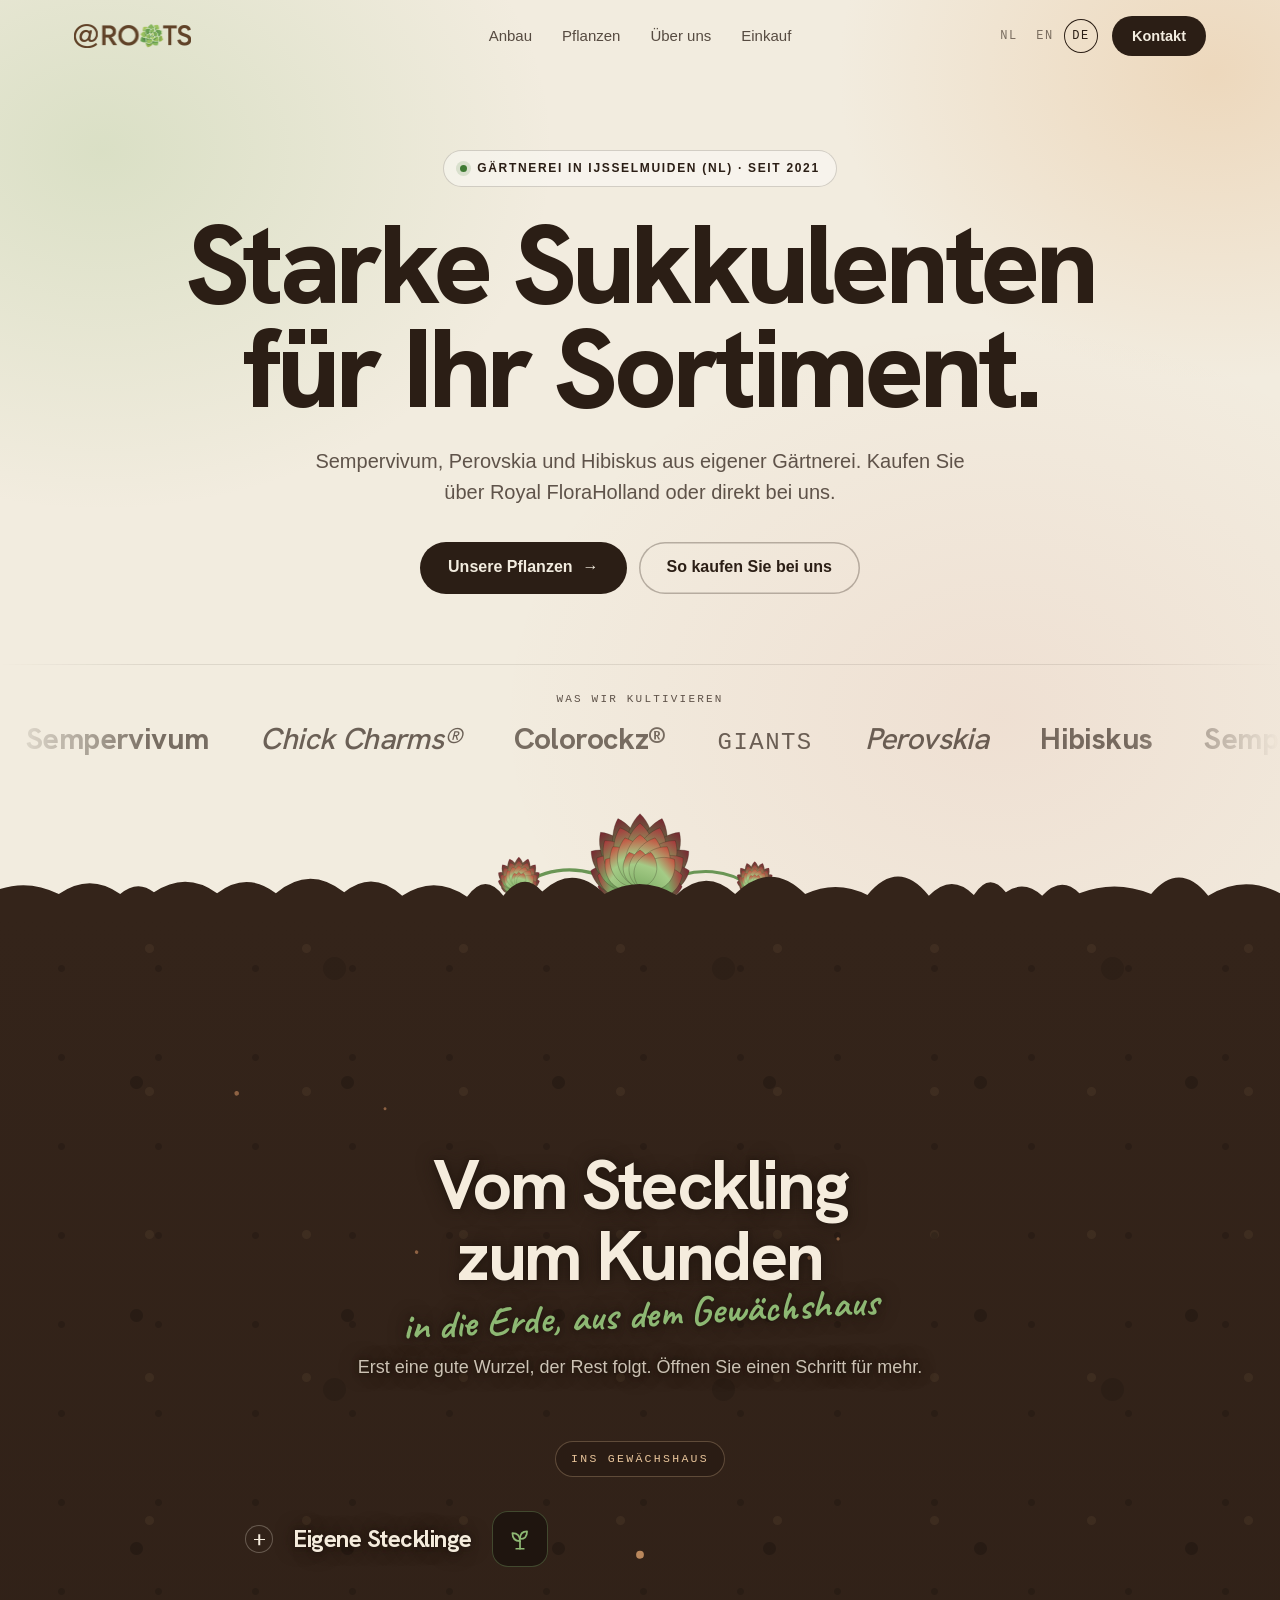
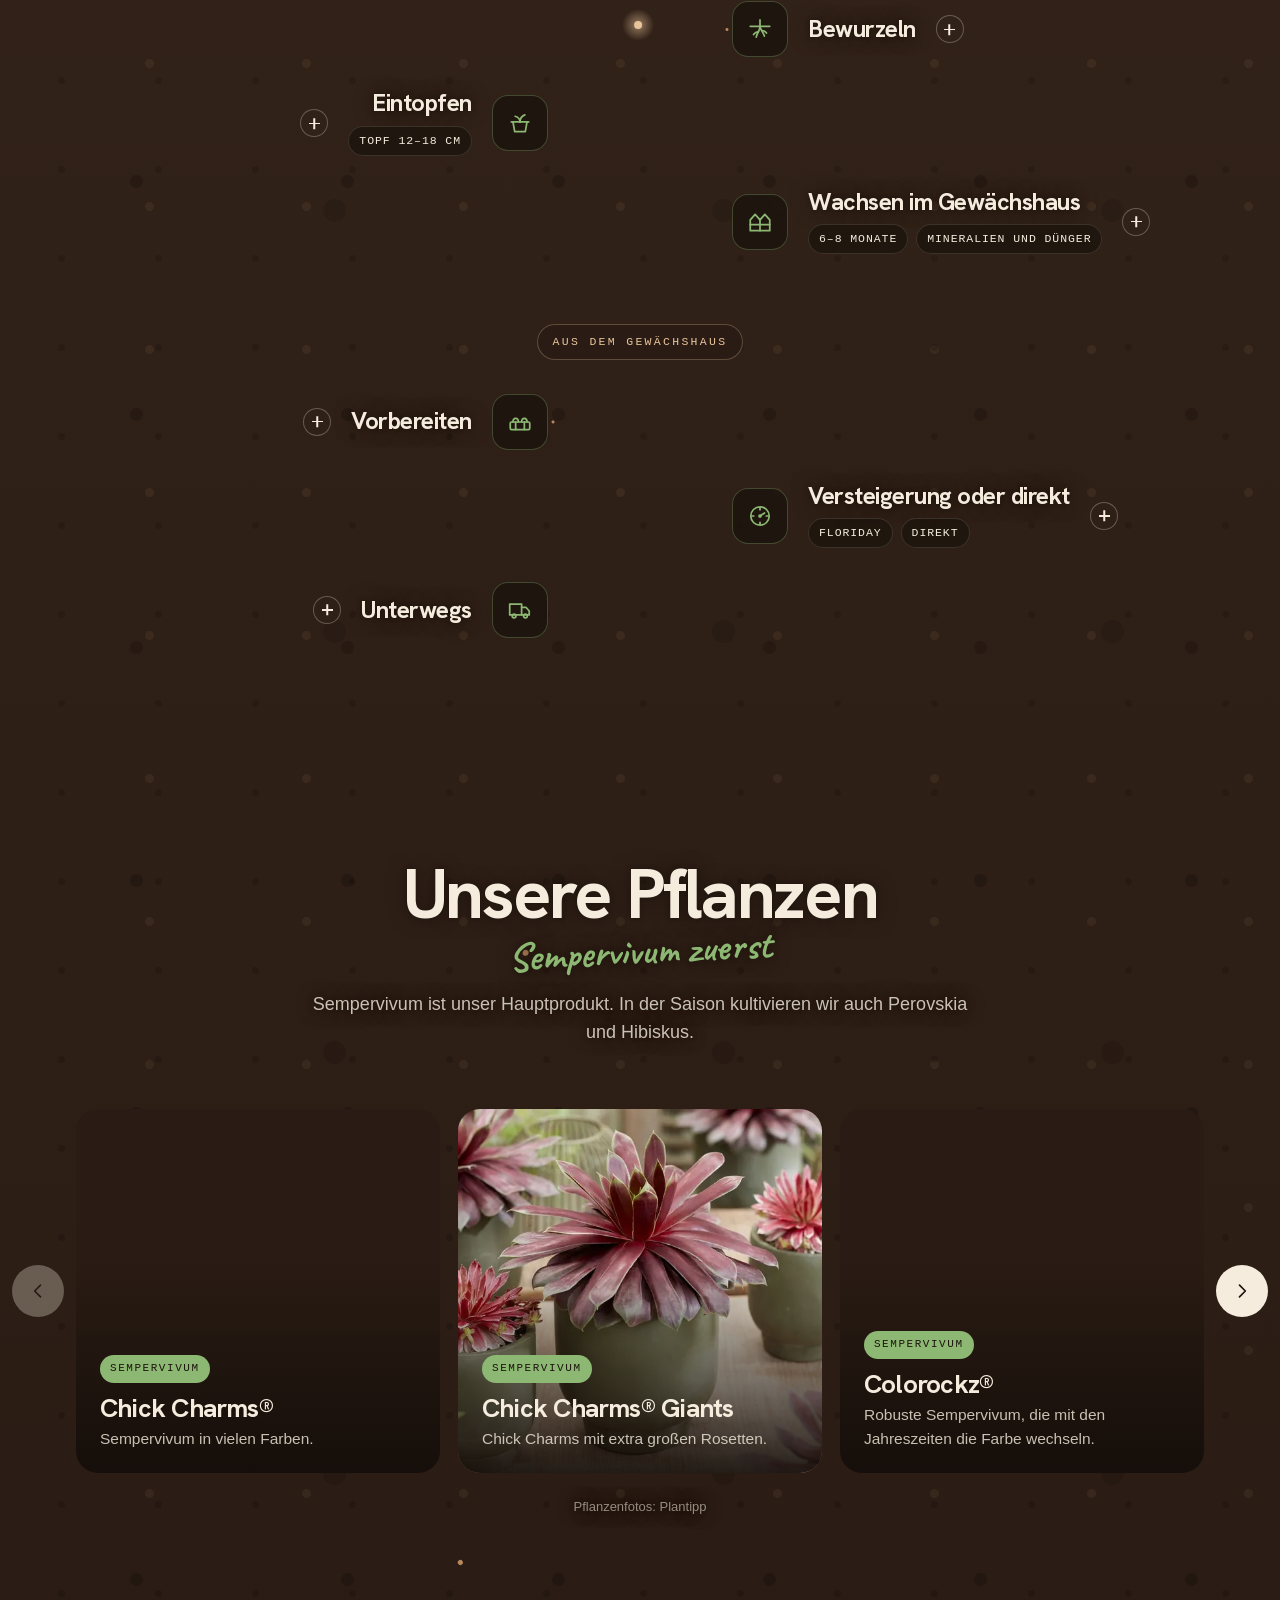
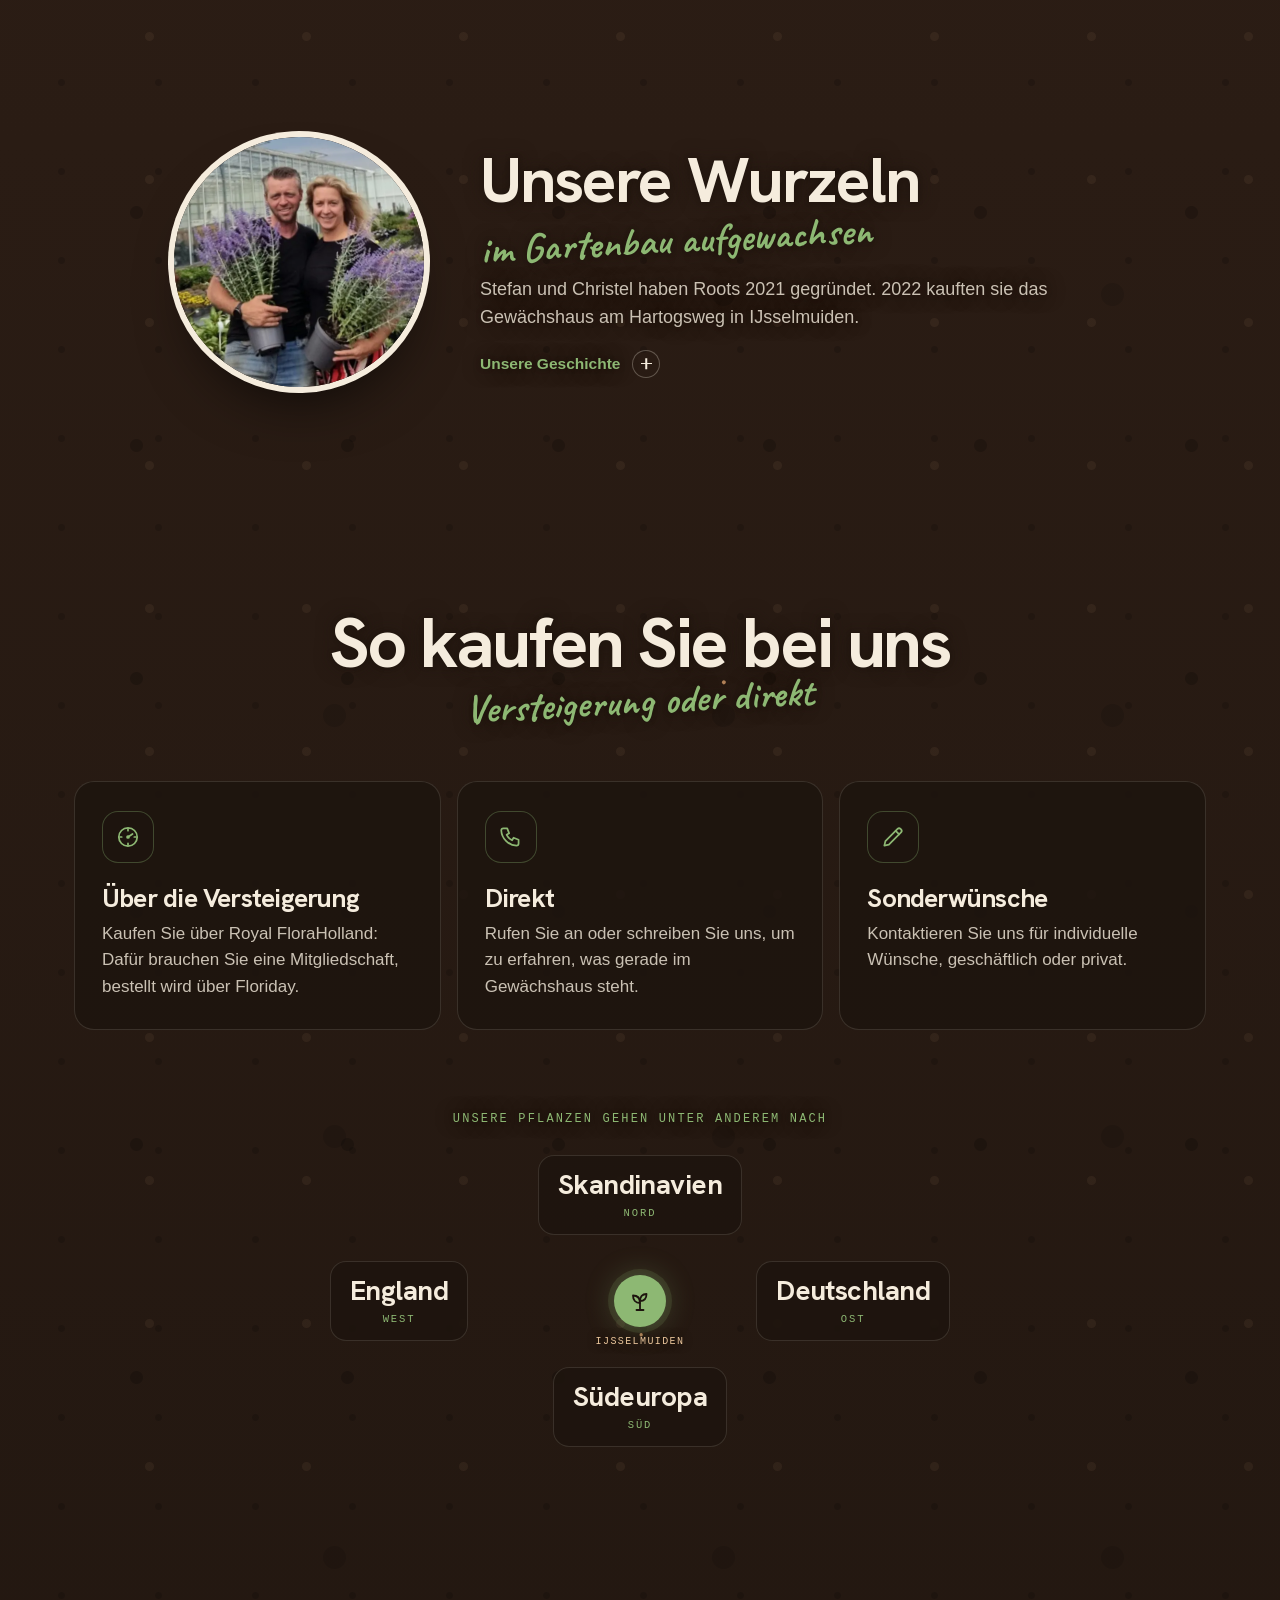
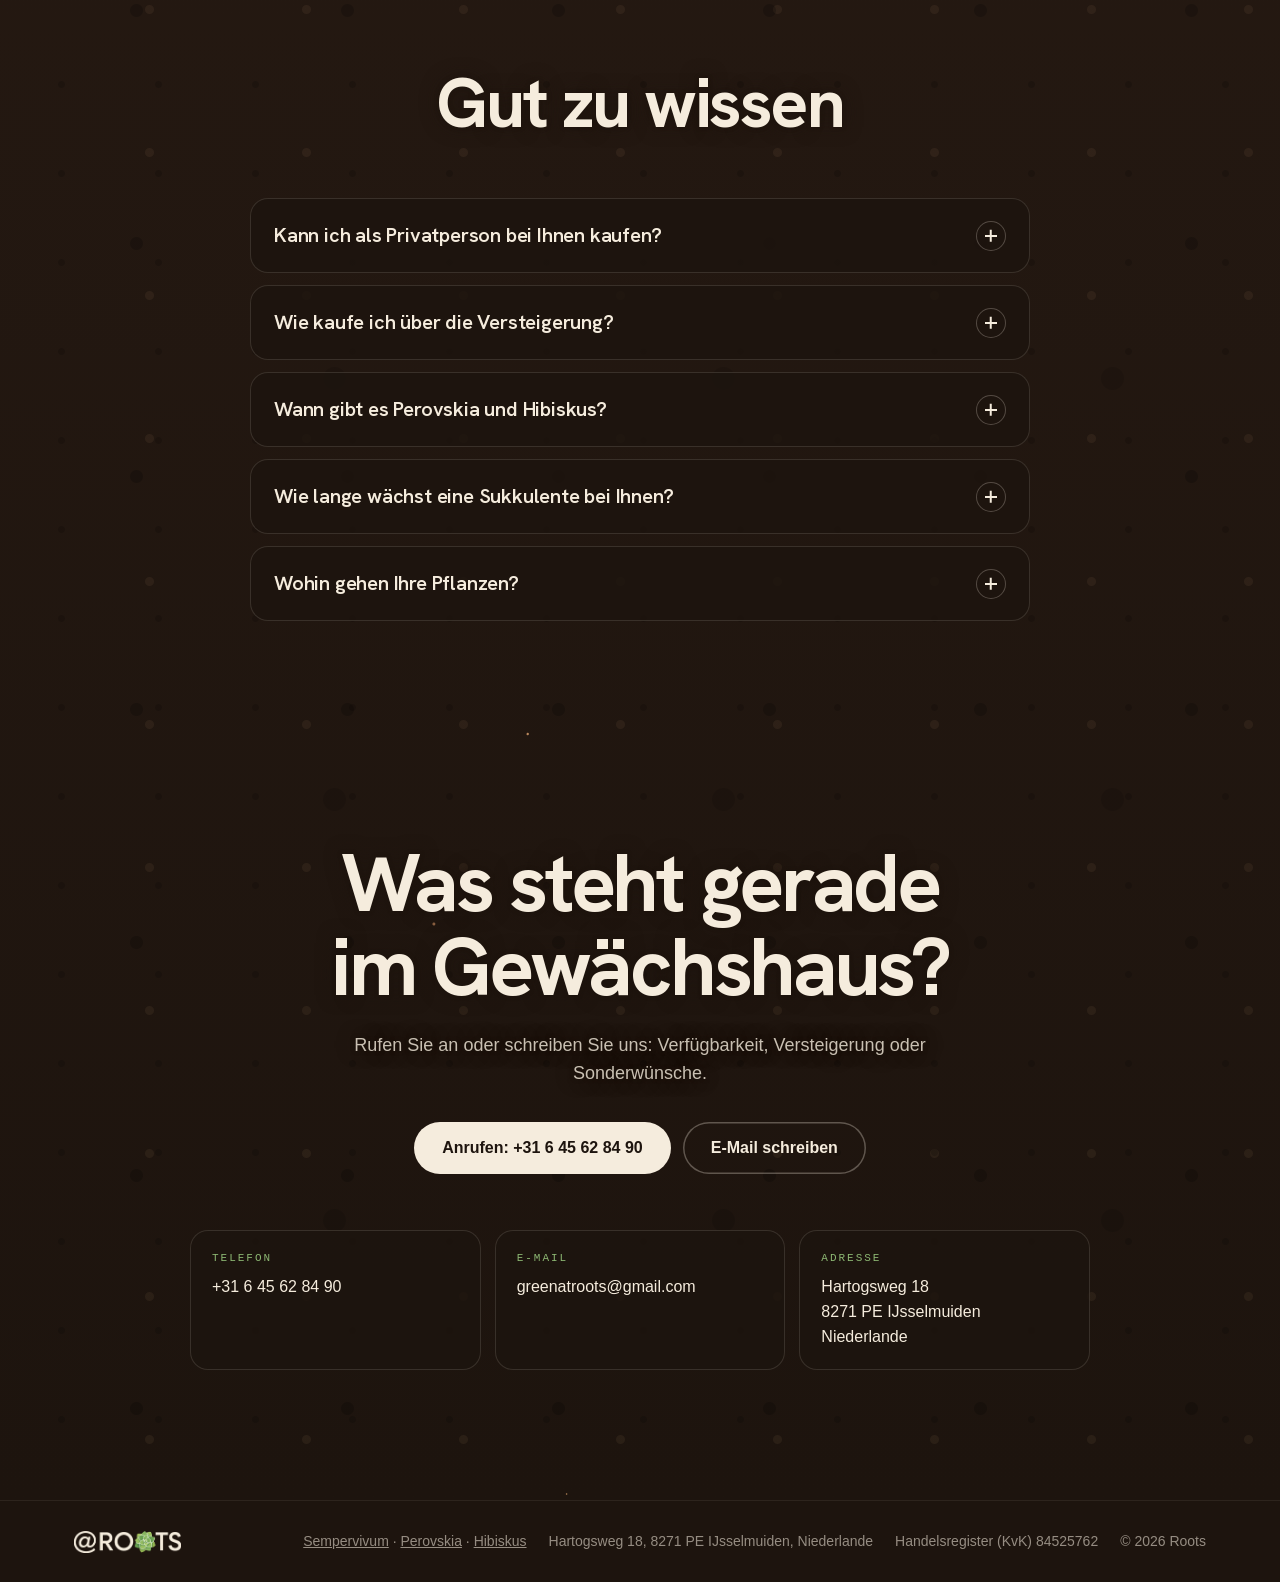
==== commit c5c1c10b: "Masker onder de tekst weer weg: wortel loopt weer als één doorgaande lijn Het SVG-masker (5ab6b60) l" ====
--- a/docs/de/index.html
+++ b/docs/de/index.html
@@ -11,7 +11,7 @@
 <link rel="icon" href="../icon-192.png" sizes="192x192" type="image/png">
 <link rel="apple-touch-icon" href="../apple-touch-icon.png">
 <link rel="preload" href="../fonts/hanken-grotesk-latin.woff2" as="font" type="font/woff2" crossorigin>
-<link rel="stylesheet" href="../css/site.css?v=512a0390">
+<link rel="stylesheet" href="../css/site.css?v=e0a24c4d">
 <meta property="og:type" content="website">
 <meta property="og:site_name" content="Roots">
 <meta property="og:title" content="Roots | Sempervivum-Gärtnerei in den Niederlanden">
@@ -237,6 +237,6 @@
     </ul>
   </div>
 </footer>
-<script src="../js/roots.js?v=512a0390" defer></script>
+<script src="../js/roots.js?v=e0a24c4d" defer></script>
 </body>
 </html>
